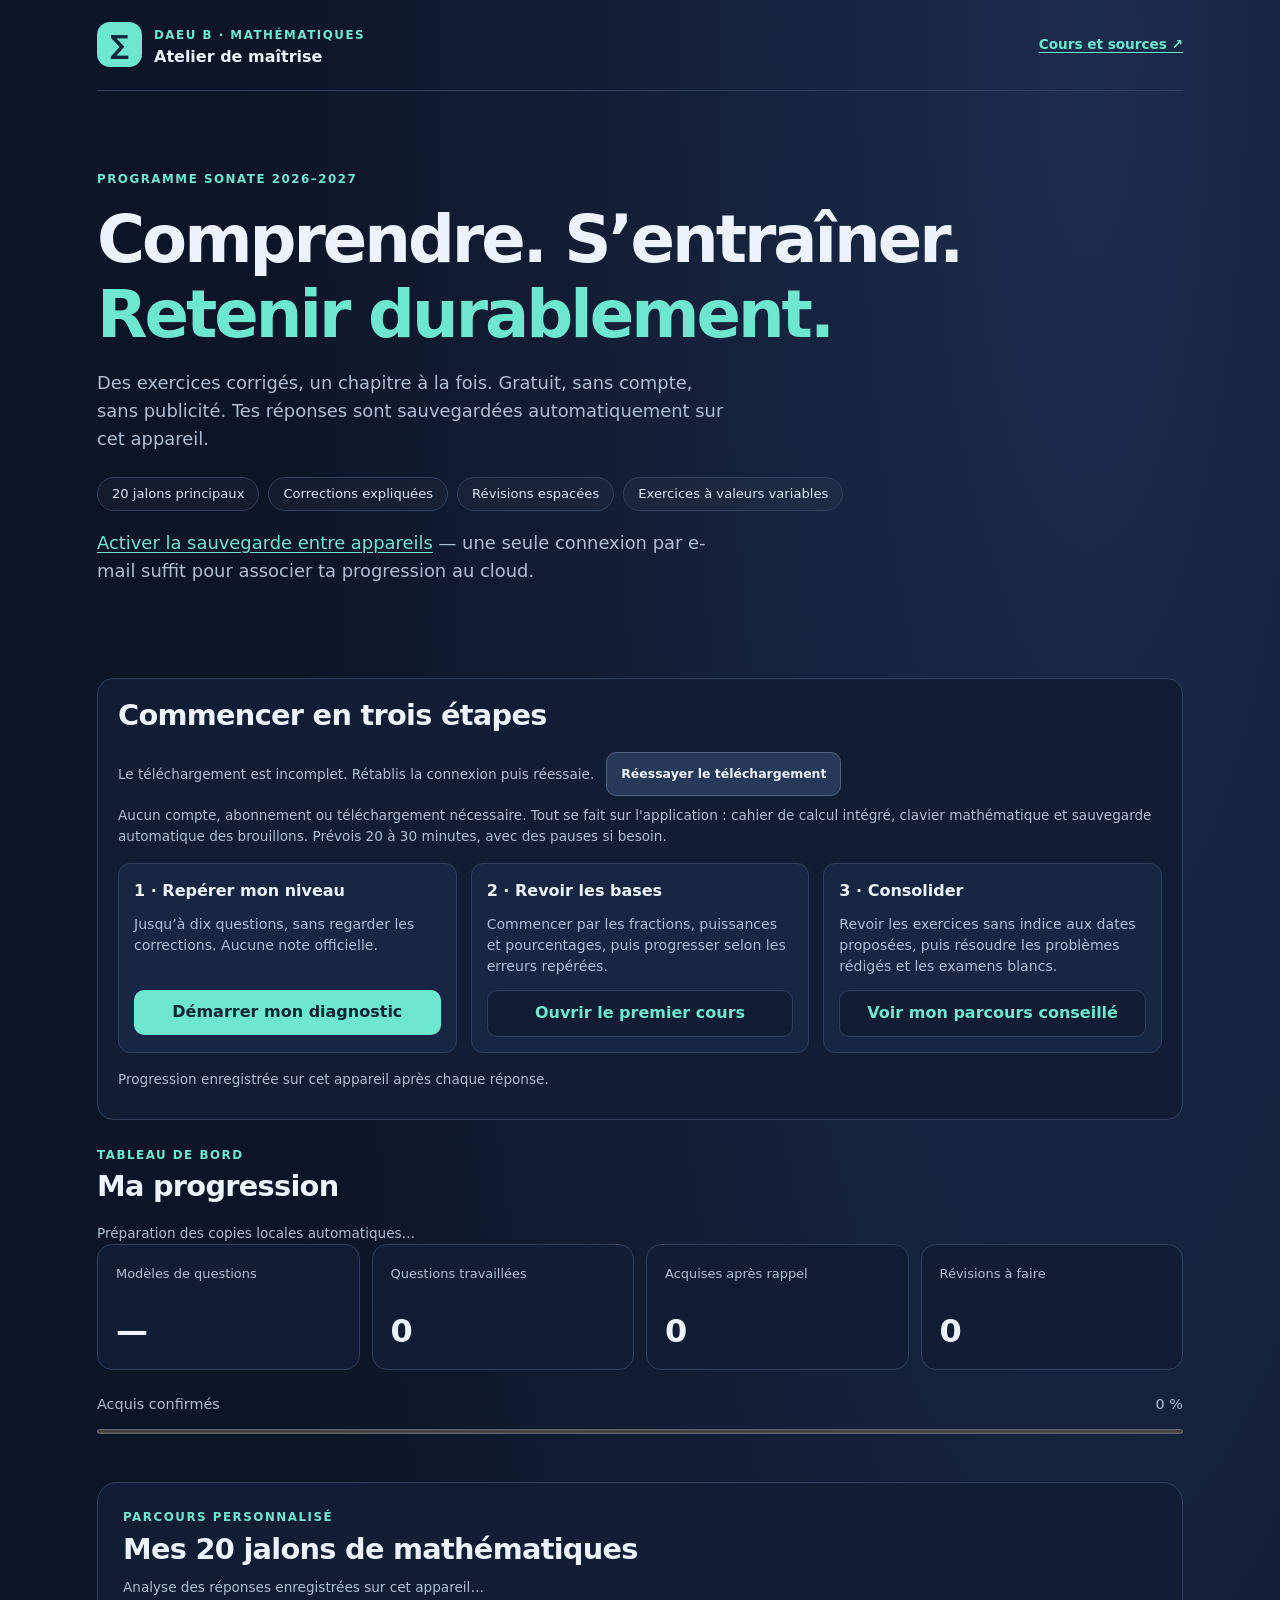
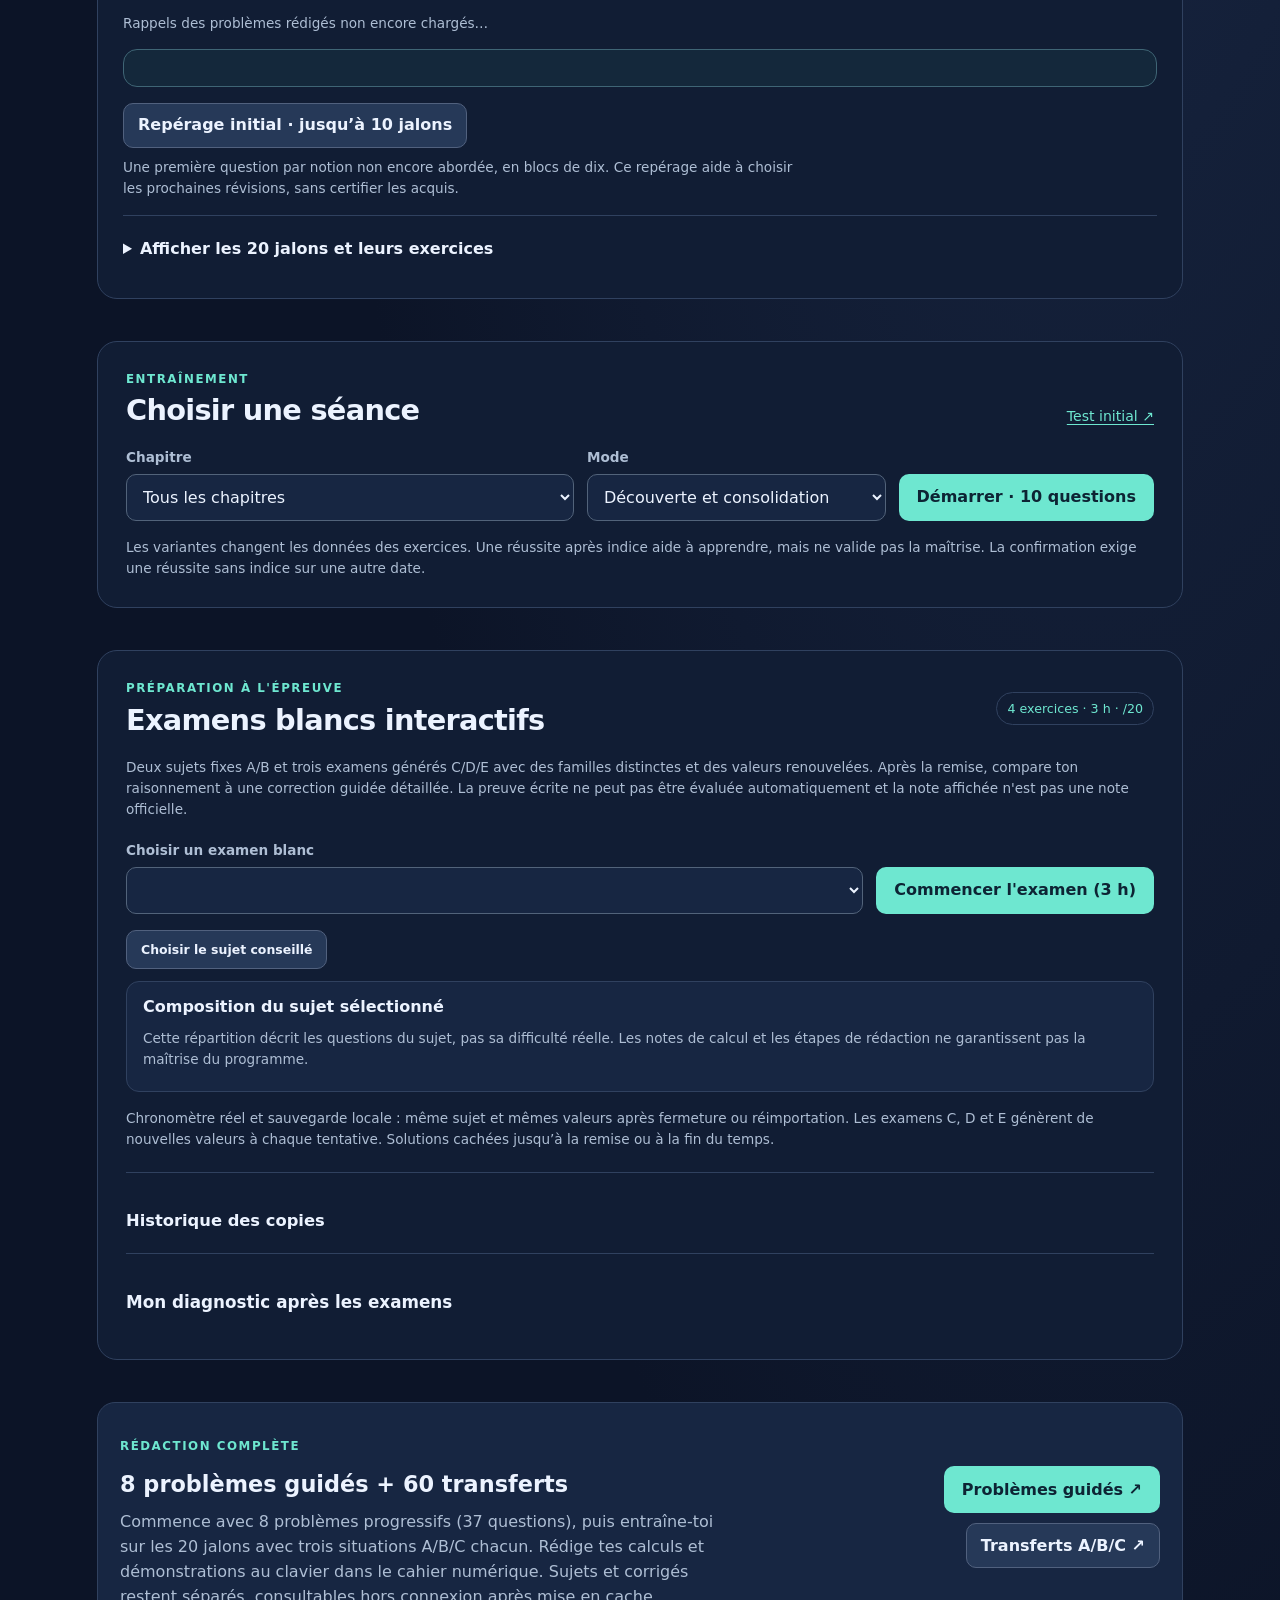
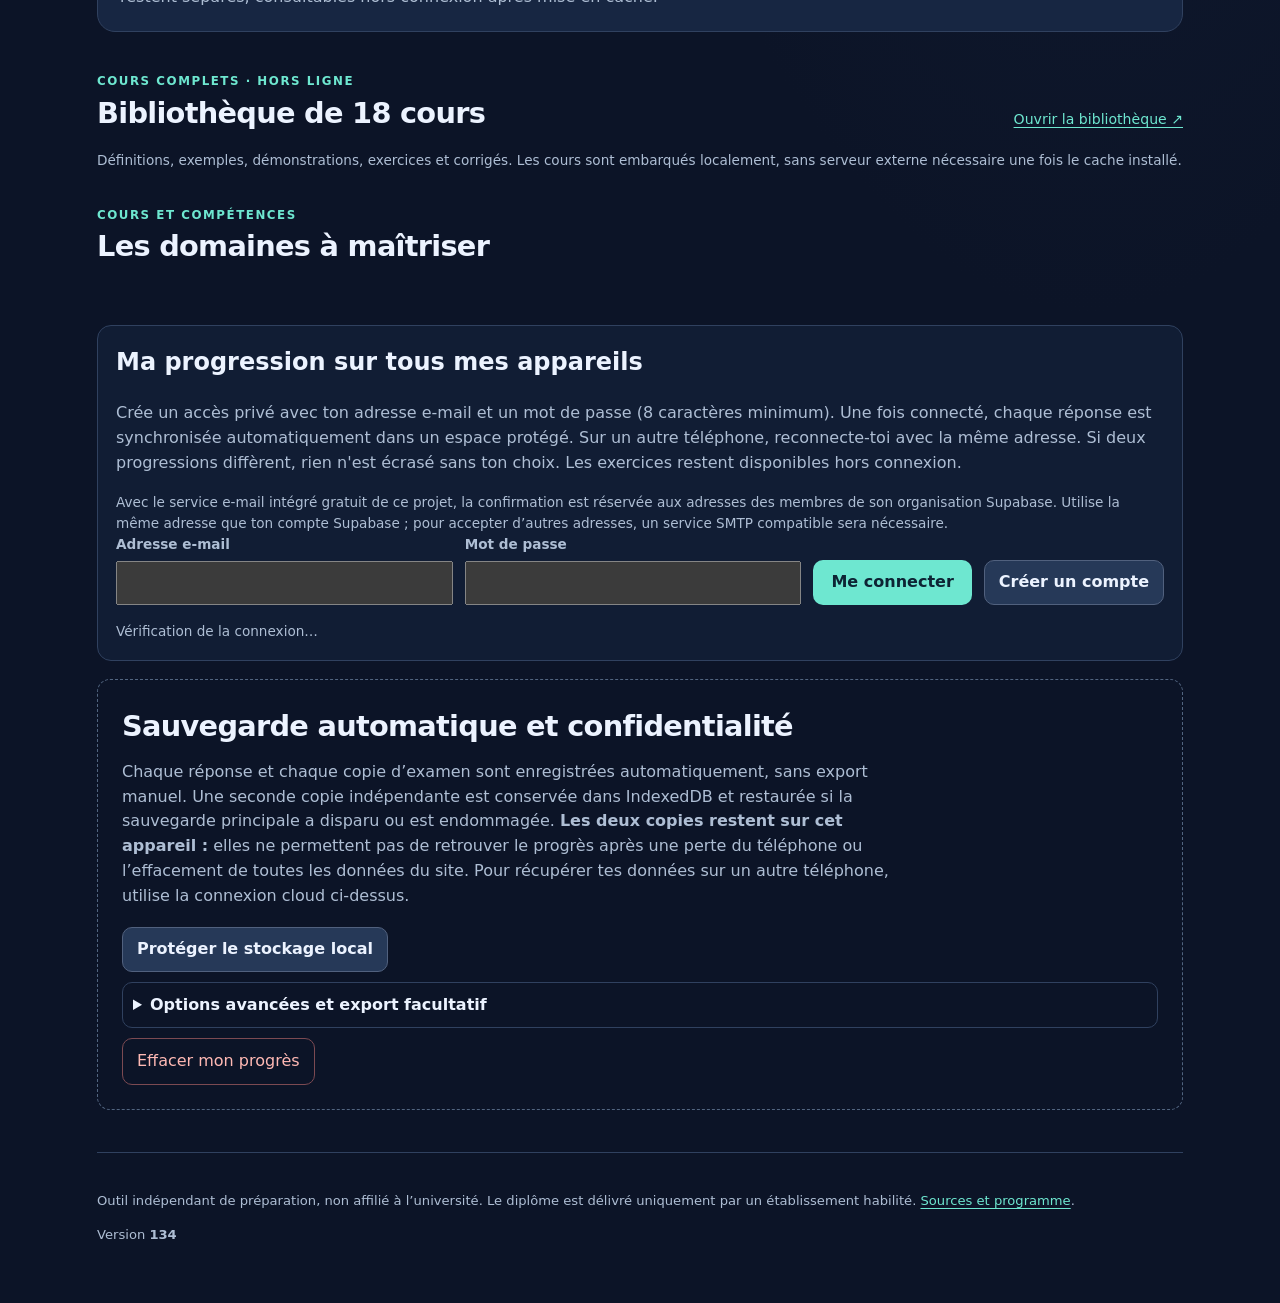
==== app/index.html @ 9686c95f "Ouvrir la section pertinente depuis la recherche" ====
<!doctype html>
<html lang="fr">
<head>
  <meta charset="utf-8">
  <meta name="viewport" content="width=device-width, initial-scale=1">
  <meta name="theme-color" content="#101b33">
  <meta name="description" content="Entraînement gratuit DAEU B mathématiques : questions, solutions et révisions espacées, sans compte ni frais.">
  <meta http-equiv="Content-Security-Policy" content="default-src 'self'; base-uri 'self'; object-src 'none'; script-src 'self'; style-src 'self'; img-src 'self' data:; font-src 'self'; connect-src 'self' https://xxypyvzkciowwseldxhq.supabase.co; worker-src 'self'; manifest-src 'self'; form-action 'self'">
  <meta name="referrer" content="strict-origin-when-cross-origin">
  <meta name="robots" content="index,follow">
  <link rel="canonical" href="https://daeu-b-maths-dbrckk.onrender.com/">
  <meta property="og:type" content="website">
  <meta property="og:locale" content="fr_FR">
  <meta property="og:title" content="DAEU B — Atelier de mathématiques gratuit">
  <meta property="og:description" content="157 exercices suivis, cinq examens blancs dont trois générés, 18 cours et révisions espacées. Gratuit sur Android et PC.">
  <meta property="og:url" content="https://daeu-b-maths-dbrckk.onrender.com/">
  <meta name="twitter:card" content="summary">
  <link rel="stylesheet" href="./style.css">
  <link rel="manifest" href="./manifest.json">
  <link rel="icon" href="./icon.svg" type="image/svg+xml">
  <title>DAEU B · Atelier de maths</title>
</head>
<body>
  <a class="skip" href="#main">Aller au contenu</a>
  <div class="layout">
    <header class="site-head">
      <div class="brand"><div class="brand-mark" aria-hidden="true">∑</div><div><span class="brand-small">DAEU B · MATHÉMATIQUES</span><strong>Atelier de maîtrise</strong></div></div>
      <a class="source-link" href="https://github.com/dbrckk/Daeu-b" target="_blank" rel="noopener noreferrer">Cours et sources ↗</a>
    </header>
    <aside id="syncWarning" class="sync-warning" role="alert" aria-live="assertive" tabindex="-1" hidden>
      <div><strong>Progression modifiée dans un autre onglet</strong><p>Les modifications sur cette page sont suspendues pour éviter d'écraser des réponses plus récentes. Recharge cette page pour reprendre les dernières données enregistrées.</p></div>
      <button type="button" id="syncReload" class="primary">Recharger la progression</button>
    </aside>
    <main id="main">
      <section class="hero" aria-labelledby="hero-title">
        <p class="eyebrow">PROGRAMME SONATE 2026–2027</p>
        <h1 id="hero-title">Comprendre. S’entraîner.<br><span>Retenir durablement.</span></h1>
        <p>Des exercices corrigés, un chapitre à la fois. Gratuit, sans compte, sans publicité. Tes réponses sont sauvegardées automatiquement sur cet appareil.</p>
        <div class="hero-tags"><span>20 jalons principaux</span><span>Corrections expliquées</span><span>Révisions espacées</span><span>Exercices à valeurs variables</span></div>
        <p><a href="#cloudTitle">Activer la sauvegarde entre appareils</a> — une seule connexion par e-mail suffit pour associer ta progression au cloud.</p>
      </section>
      <section id="commencer" class="getting-started" aria-labelledby="firstTitle">
        <div class="section-header"><div><h2 id="firstTitle">Commencer en trois étapes</h2></div></div>
        <div class="offline-availability"><p id="offlineStatus" class="helper" role="status"></p><button id="offlineRetry" class="subtle small" type="button" hidden>Réessayer le téléchargement</button></div>
        <p class="helper">Aucun compte, abonnement ou téléchargement nécessaire. Tout se fait sur l'application : cahier de calcul intégré, clavier mathématique et sauvegarde automatique des brouillons. Prévois 20 à 30 minutes, avec des pauses si besoin.</p>
        <ol class="first-steps">
          <li><strong id="firstStepTitle">1 · Repérer mon niveau</strong><p id="firstStepDetails">Jusqu’à dix questions, sans regarder les corrections. Aucune note officielle.</p>
            <button type="button" class="primary" id="firstStart">Démarrer mon diagnostic</button></li>
          <li><strong>2 · Revoir les bases</strong><p>Commencer par les fractions, puissances et pourcentages, puis progresser selon les erreurs repérées.</p>
            <a class="first-action" href="./course.html?course=01-calcul-numerique">Ouvrir le premier cours</a></li>
          <li><strong>3 · Consolider</strong><p>Revoir les exercices sans indice aux dates proposées, puis résoudre les problèmes rédigés et les examens blancs.</p>
            <a class="first-action" href="#path-title">Voir mon parcours conseillé</a></li>
        </ol>
        <p id="firstStatus" class="helper" role="status" aria-live="polite">Progression enregistrée sur cet appareil après chaque réponse.</p>
        <a id="firstTransferDue" class="first-action" href="#transferDueTitle" hidden></a>
        <button id="resumePausedRound" type="button" class="subtle" hidden>Revenir à la séance mise en pause</button>
        <a id="quizHistoryLink" class="first-action" href="#quizHistory" hidden>Historique des quiz</a>
        <a id="recurringReviewsLink" class="first-action" href="#recurringReviewsTitle" hidden>Erreurs récurrentes</a>
        <a id="continueReading" class="first-action" href="./course.html" hidden>Reprendre ma lecture</a>
        <details id="studyBookmarks" class="reader-outline" hidden>
          <summary id="studyBookmarksTitle">Mes signets</summary>
          <ul id="studyBookmarkList"></ul>
        </details>
      </section>
      <section id="recurringReviews" class="exam-revision" aria-labelledby="recurringReviewsTitle" hidden>
        <h2 id="recurringReviewsTitle" tabindex="-1">Erreurs récurrentes</h2>
        <p id="recurringReviewsCount" class="helper"></p>
        <button id="startRecurringReviews" type="button" class="primary">Réviser mes erreurs récurrentes</button>
        <div id="recurringReviewChapters"></div>
      </section>
      <section id="examRevisionHome" class="exam-revision" aria-labelledby="examRevisionHomeTitle" hidden>
        <h2 id="examRevisionHomeTitle">Mes révisions après examen</h2>
        <details>
          <summary id="examRevisionHomeSummary"></summary>
          <div id="examRevisionHomeCopies"></div>
        </details>
      </section>
      <section aria-labelledby="overview-title" class="overview">
        <div class="section-header"><div><p class="eyebrow">TABLEAU DE BORD</p><h2 id="overview-title">Ma progression</h2></div></div>
        <p id="autoBackupStatus" class="helper" role="status" aria-live="polite">Préparation des copies locales automatiques…</p>
        <div class="metrics">
          <div class="metric"><span class="metric-label">Modèles de questions</span><strong id="totalQuestions">—</strong></div>
          <div class="metric"><span class="metric-label">Questions travaillées</span><strong id="attempted">0</strong></div>
          <div class="metric"><span class="metric-label">Acquises après rappel</span><strong id="mastered">0</strong></div>
          <div class="metric"><span class="metric-label">Révisions à faire</span><strong id="due">0</strong></div>
        </div>
        <div class="meter-label"><span>Acquis confirmés</span><span id="percentage">0 %</span></div>
        <progress id="masteryProgress" max="100" value="0" aria-label="Pourcentage de questions acquises"></progress>
      </section>
      <section class="learning-path" aria-labelledby="path-title">
        <div class="section-header"><div><p class="eyebrow">PARCOURS PERSONNALISÉ</p><h2 id="path-title">Mes 20 jalons de mathématiques</h2></div></div>
        <p id="jalonSummary" class="helper">Analyse des réponses enregistrées sur cet appareil…</p>
        <p id="transferSummary" class="helper">Rappels des problèmes rédigés non encore chargés…</p>
        <section id="transferDuePanel" class="transfer-due" aria-labelledby="transferDueTitle" hidden>
          <h3 id="transferDueTitle" tabindex="-1">Mes rappels rédigés à effectuer</h3>
          <ol id="transferDueList"></ol>
          <details id="transferDueExtra" hidden>
            <summary id="transferDueMore"></summary>
            <ol id="transferDueExtraList" start="6"></ol>
          </details>
        </section>
        <div id="pathNext" class="path-next" aria-live="polite"></div>
        <div class="path-diagnostic">
          <button type="button" class="subtle" id="diagnosticStart">Repérage initial · jusqu’à 10 jalons</button>
          <p class="helper">Une première question par notion non encore abordée, en blocs de dix. Ce repérage aide à choisir les prochaines révisions, sans certifier les acquis.</p>
        </div>
        <details class="jalon-panel" id="jalonPanel"><summary>Afficher les 20 jalons et leurs exercices</summary><ol id="jalonList" class="jalon-grid"></ol></details>
      </section>
      <section class="workshop" aria-labelledby="practice-title">
        <div class="section-header"><div><p class="eyebrow">ENTRAÎNEMENT</p><h2 id="practice-title">Choisir une séance</h2></div><a href="./course.html?course=00-positionnement" target="_blank" rel="noopener noreferrer">Test initial ↗</a></div>
        <div class="controls">
          <div class="field"><label for="topic">Chapitre</label><select id="topic"><option value="all">Tous les chapitres</option></select></div>
          <div class="field"><label for="mode">Mode</label><select id="mode"><option value="all">Découverte et consolidation</option><option value="due">Révisions à effectuer</option><option value="wrong">Mes erreurs</option></select></div>
          <button type="button" id="start" class="primary">Démarrer · 10 questions</button>
          <a id="practiceAll" href="./#practice-title" hidden>Choisir un autre chapitre</a>
        </div>
        <div id="practiceSavedSession" class="quiz-actions" hidden>
          <button type="button" id="practiceResumeTarget" class="subtle" hidden>Reprendre la séance de cette notion</button>
          <a id="practiceResumeOther" href="./#practice-title" hidden>Retrouver ma séance en cours</a>
        </div>
        <p class="helper">Les variantes changent les données des exercices. Une réussite après indice aide à apprendre, mais ne valide pas la maîtrise. La confirmation exige une réussite sans indice sur une autre date.</p>
        <div id="notification" class="notice" role="status" aria-live="polite" hidden></div>
        <section id="quiz" class="quiz" aria-label="Exercice en cours" hidden>
          <div class="quiz-top">
            <span id="quizCount"></span>
            <span id="quizTopic">Chapitre</span>
            <button type="button" id="paperUnknown" class="subtle small" hidden>Je ne sais pas</button>
            <button type="button" id="pauseQuiz" class="subtle small" hidden>Mettre en pause</button>
          </div>
          <progress id="quizProgress" max="10" value="0" aria-label="Progression dans la séance"></progress>
          <details id="lastCorrection" class="math-notebook-disclosure" hidden>
            <summary>Relire la dernière correction</summary>
            <div class="correction-body"></div>
          </details>
          <h3 id="questionText" tabindex="-1"></h3>
          <div id="quizNotebook"></div>
          <p id="questionHelp" class="helper"></p>
          <form id="answerForm">
            <div id="numericAnswer"><label for="answer">Ta réponse (nombre, décimal ou fraction)</label><input id="answer" name="answer" type="text" autocomplete="off" spellcheck="false" placeholder="Ex. 3/4 ou 0,75" aria-describedby="questionText quizAnswerError"></div>
            <fieldset id="choices" aria-labelledby="quizChoiceLabel questionText" aria-describedby="quizAnswerError" hidden><legend id="quizChoiceLabel">Choisis une réponse</legend><div id="choiceList"></div></fieldset>
            <p id="quizAnswerError" class="notice" role="alert"></p>
            <div class="quiz-actions"><button type="submit" id="submit" class="primary">Valider ma réponse</button><button type="button" id="hintButton" class="subtle" aria-controls="hint">Un indice</button><button type="button" id="unknownButton" class="subtle">Je ne sais pas</button></div>
            <p id="answerDraftStatus" class="notice" role="status" hidden>La saisie n’a pas pu être sauvegardée. Elle reste dans le champ tant que la page est ouverte. Réessaie avant de quitter.</p>
          </form>
          <div id="hint" class="hint" role="status"></div>
          <div id="feedback" class="feedback" hidden><h4 id="feedbackTitle" aria-describedby="feedbackText" tabindex="-1"></h4><p id="feedbackText"></p><div class="quiz-actions"><button type="button" id="next" class="primary">Question suivante</button><a id="lessonLink" target="_blank" rel="noopener noreferrer">Revoir le chapitre ↗</a></div></div>
        </section>
        <section id="results" class="results" aria-live="polite" hidden><h3 id="resultsTitle" tabindex="-1">Séance terminée</h3>
          <p id="resultsText"></p>
          <button id="resumeFromResults" type="button" class="primary" hidden>Reprendre la séance mise en pause</button>
          <section id="resultsCorrections" aria-labelledby="resultsCorrectionsTitle" hidden>
            <h4 id="resultsCorrectionsTitle">Corrections de la séance</h4>
            <p id="resultsCorrectionsCount" class="helper" hidden></p>
            <button id="retryCorrections" type="button" class="subtle" hidden></button>
            <div id="resultsCorrectionList"></div>
          </section>
          <template id="correctionBody">
            <p class="correction-question"></p>
            <div class="feedback">
              <strong class="correction-verdict"></strong>
              <p class="correction-answer" hidden></p>
              <p class="correction-text"></p>
              <a class="correction-lesson" target="_blank" rel="noopener noreferrer">Revoir le chapitre ↗</a>
            </div>
          </template>
          <a id="resultsTransfer" class="primary problems-link" hidden></a>
          <h4 id="resultsNextTitle"></h4>
          <div id="resultsNextActions"></div>
          <button type="button" id="restart" class="subtle">Nouvelle séance générale</button></section>
        <details id="quizHistory" class="math-notebook-disclosure" hidden>
          <summary>Historique des quiz</summary>
          <div id="quizHistoryList"></div>
        </details>
      </section>

      <section class="exam-area" aria-labelledby="exam-title">
        <div class="section-header"><div><p class="eyebrow">PRÉPARATION À L'ÉPREUVE</p><h2 id="exam-title" tabindex="-1">Examens blancs interactifs</h2></div><span class="exam-pill">4 exercices · 3 h · /20</span></div>
        <p class="helper">Deux sujets fixes A/B et trois examens générés C/D/E avec des familles distinctes et des valeurs renouvelées. Après la remise, compare ton raisonnement à une correction guidée détaillée. La preuve écrite ne peut pas être évaluée automatiquement et la note affichée n'est pas une note officielle.</p>
        <div id="examNotice" class="notice" role="status" aria-live="polite" hidden></div>
        <div id="examIntro" class="exam-intro">
          <div class="controls exam-intro-controls">
            <div class="field"><label for="examSelect">Choisir un examen blanc</label><select id="examSelect"></select></div>
            <button type="button" id="examStart" class="primary">Commencer l'examen (3 h)</button>
          </div>
          <div class="exam-recommendation"><p id="examRecommendation" class="helper" aria-live="polite"></p><button id="examChooseRecommended" type="button" class="subtle small">Choisir le sujet conseillé</button></div>
          <section class="exam-blueprint" aria-labelledby="examBlueprintTitle">
            <h3 id="examBlueprintTitle">Composition du sujet sélectionné</h3>
            <p id="examBlueprintSummary" class="helper" aria-live="polite"></p>
            <ol id="examBlueprintSections"></ol>
            <p id="examBlueprintCourses" class="helper"></p>
            <p class="helper">Cette répartition décrit les questions du sujet, pas sa difficulté réelle. Les notes de calcul et les étapes de rédaction ne garantissent pas la maîtrise du programme.</p>
          </section>
          <p class="helper">Chronomètre réel et sauvegarde locale : même sujet et mêmes valeurs après fermeture ou réimportation. Les examens C, D et E génèrent de nouvelles valeurs à chaque tentative. Solutions cachées jusqu’à la remise ou à la fin du temps.</p>
        </div>
        <div id="examActive" class="exam-active" hidden>
          <div class="exam-status"><div><span class="eyebrow">COPIE EN COURS</span><h3 id="examActiveTitle">Examen</h3></div><div class="exam-time-wrap"><span>Temps restant</span><strong id="examTimer" role="timer" aria-label="Temps restant">03:00:00</strong></div></div>
          <button type="button" id="examUseKeyboard" class="subtle" hidden>Passer cette copie au clavier</button>
          <div id="examNav" class="exam-nav" role="group" aria-label="Navigation entre les quatre exercices"></div>
          <section class="exam-draft-overview" aria-labelledby="examDraftTitle">
            <h4 id="examDraftTitle">Vérification de ma copie avant remise</h4>
            <p id="examDraftSummary" role="status" aria-live="polite"></p>
            <details><summary>Voir les quatre exercices et les réponses manquantes</summary>
              <div id="examDraftSections" class="exam-draft-sections"></div>
            </details>
            <p class="helper">Une réponse saisie n'est pas nécessairement correcte. Le raisonnement rédigé n'est pas noté automatiquement.</p>
          </section>
          <p id="examPosition" class="eyebrow"></p>
          <h3 id="examSectionTitle" tabindex="-1"></h3>
          <p id="examContext" class="exam-context"></p>
          <div id="examQuestions"></div>
          <div id="examNotebook"></div>
          <dialog id="examFormula" class="exam-paper-submit exam-formula" aria-labelledby="examFormulaTitle">
            <header>
              <h3 id="examFormulaTitle">Formulaire d’entraînement</h3>
              <button type="button" id="examFormulaClose" class="subtle" autofocus>Retour à la copie</button>
            </header>
            <p class="helper">Le chronomètre continue. Cette fiche est celle de l’application.</p>
            <div id="examFormulaBody" aria-busy="false"></div>
            <p id="examFormulaStatus" role="status" hidden></p>
            <button type="button" id="examFormulaRetry" class="subtle" hidden>Réessayer</button>
          </dialog>
          <div class="exam-notes"><label for="examNotes">Mon raisonnement et mes justifications (non corrigés automatiquement)</label><textarea id="examNotes" rows="5" maxlength="3500" spellcheck="true"></textarea></div>
          <dialog id="examPaperSubmit" class="exam-paper-submit" aria-labelledby="examPaperSubmitTitle" aria-describedby="examPaperSubmitSummary">
            <h3 id="examPaperSubmitTitle">Rendre ta copie ?</h3>
            <p id="examPaperSubmitSummary"></p>
            <p>Après la remise, tu pourras relire ta copie avec le corrigé. La copie manuscrite est évaluée par comparaison avec le corrigé.</p>
            <div class="exam-paper-submit-actions">
              <button id="examPaperContinue" type="button" class="subtle" autofocus>Continuer l’examen</button>
              <button id="examPaperConfirm" type="button" class="primary">Rendre définitivement</button>
            </div>
            <p id="examPaperSubmitError" role="status" hidden></p>
          </dialog>
          <div class="exam-actions"><button id="examFormulaOpen" type="button" class="subtle">Formulaire</button><button id="examPrev" type="button" class="subtle">Exercice précédent</button><button id="examNext" type="button" class="subtle">Exercice suivant</button><button id="examSubmit" type="button" class="primary">Rendre ma copie</button></div>
        </div>
        <div id="examResult" class="exam-result" hidden>
          <p class="eyebrow">BILAN AUTOMATIQUE</p><h3 id="examScore" tabindex="-1">— / 20</h3>
          <p id="examSummary"></p><p id="examReasoningStatus" class="exam-reasoning-status"></p>
          <section id="examRevision" class="exam-revision" aria-labelledby="examRevisionTitle" hidden>
            <h4 id="examRevisionTitle">Mes points à retravailler</h4>
            <p id="examRevisionStatus" class="helper" role="status"></p>
            <ul id="examRevisionList"></ul>
          </section>
          <div id="examReview"></div>
          <button id="examNew" class="primary" type="button">Retour aux examens</button>
        </div>
        <div class="exam-history"><h3>Historique des copies</h3><div id="examHistory"></div></div>
        <section class="exam-analytics" aria-labelledby="examAnalyticsTitle"><h3 id="examAnalyticsTitle">Mon diagnostic après les examens</h3><div id="examAnalytics"></div></section>
        <section id="examConsolidationPanel" class="exam-consolidation" aria-labelledby="examConsolidationTitle" hidden>
          <h3 id="examConsolidationTitle">Parcours de consolidation après examen</h3>
          <p id="examConsolidationSummary" class="helper"></p>
          <ol id="examConsolidationList"></ol>
          <details id="examConsolidationExtra" hidden><summary id="examConsolidationMore"></summary><ol id="examConsolidationExtraList"></ol></details>
          <p class="helper">Étapes conseillées : revoir le cours, refaire les exercices correspondants, rédiger une solution complète, puis choisir un nouveau sujet blanc. La note automatique ne certifie pas le raisonnement.</p>
        </section>
      </section>

      <section class="problems-callout" aria-labelledby="problems-title">
        <div><p class="eyebrow">RÉDACTION COMPLÈTE</p><h2 id="problems-title">8 problèmes guidés + 60 transferts</h2><p>Commence avec 8 problèmes progressifs (37 questions), puis entraîne-toi sur les 20 jalons avec trois situations A/B/C chacun. Rédige tes calculs et démonstrations au clavier dans le cahier numérique. Sujets et corrigés restent séparés, consultables hors connexion après mise en cache.</p></div>
        <div class="problems-actions"><a class="primary problems-link" href="./problems.html">Problèmes guidés ↗</a><a class="subtle problems-link" href="./problems.html?set=transferts">Transferts A/B/C ↗</a></div>
      </section>
      <section class="course-library" aria-labelledby="course-library-title">
        <div class="section-header"><div><p class="eyebrow">COURS COMPLETS · HORS LIGNE</p><h2 id="course-library-title">Bibliothèque de 18 cours</h2></div><a href="./course.html">Ouvrir la bibliothèque ↗</a></div>
        <p class="helper">Définitions, exemples, démonstrations, exercices et corrigés. Les cours sont embarqués localement, sans serveur externe nécessaire une fois le cache installé.</p>
        <div id="courseLibrary" class="course-library-grid" aria-label="18 chapitres"></div>
      </section>
      <section class="catalog" aria-labelledby="catalog-title">
        <div class="section-header"><div><p class="eyebrow">COURS ET COMPÉTENCES</p><h2 id="catalog-title">Les domaines à maîtriser</h2></div></div>
        <div id="topicCards" class="topic-grid"></div>
      </section>
      <section class="cloud-panel" aria-labelledby="cloudTitle">
        <h2 id="cloudTitle">Ma progression sur tous mes appareils</h2>
        <p>Crée un accès privé avec ton adresse e-mail et un mot de passe (8 caractères minimum). Une fois connecté, chaque réponse est synchronisée automatiquement dans un espace protégé. Sur un autre téléphone, reconnecte-toi avec la même adresse. Si deux progressions diffèrent, rien n'est écrasé sans ton choix. Les exercices restent disponibles hors connexion.</p>
        <p class="helper">Avec le service e-mail intégré gratuit de ce projet, la confirmation est réservée aux adresses des membres de son organisation Supabase. Utilise la même adresse que ton compte Supabase ; pour accepter d’autres adresses, un service SMTP compatible sera nécessaire.</p>
        <form id="cloudForm" autocomplete="on">
          <div id="cloudCredentials" class="cloud-fields">
            <div class="field"><label for="cloudEmail">Adresse e-mail</label><input id="cloudEmail" type="email" autocomplete="email" required maxlength="254"></div>
            <div class="field"><label for="cloudPassword">Mot de passe</label><input id="cloudPassword" type="password" autocomplete="current-password" minlength="8" required></div>
            <button id="cloudSubmit" class="primary" data-mode="login" type="submit">Me connecter</button>
            <button id="cloudRegister" class="subtle" type="button">Créer un compte</button>
          </div>
          <div id="cloudSigned" hidden>
            <p>Compte connecté : <strong id="cloudAccount"></strong></p>
            <button id="cloudSignOut" type="button" class="subtle">Me déconnecter de ce navigateur</button>
          </div>
        </form>
        <p id="cloudStatus" class="helper" role="status" aria-live="polite">Vérification de la connexion…</p>
        <div id="cloudConflict" class="cloud-conflict" role="group" aria-label="Deux progressions différentes" hidden>
          <strong>Deux progressions ont été retrouvées.</strong>
          <p>Aucune n'est supprimée automatiquement. Choisis la version à conserver uniquement après vérification.</p>
          <button id="cloudUseCloud" class="subtle" type="button">Récupérer la progression du cloud</button>
          <button id="cloudUseDevice" class="subtle" type="button">Conserver celle de cet appareil</button>
        </div>
      </section>
      <section class="backup" aria-labelledby="backup-title">
        <h2 id="backup-title">Sauvegarde automatique et confidentialité</h2>
        <p>Chaque réponse et chaque copie d’examen sont enregistrées automatiquement, sans export manuel. Une seconde copie indépendante est conservée dans IndexedDB et restaurée si la sauvegarde principale a disparu ou est endommagée. <strong>Les deux copies restent sur cet appareil :</strong> elles ne permettent pas de retrouver le progrès après une perte du téléphone ou l’effacement de toutes les données du site. Pour récupérer tes données sur un autre téléphone, utilise la connexion cloud ci-dessus.</p>
        <div class="backup-actions"><button type="button" id="persistStorage" class="subtle">Protéger le stockage local</button>
          <details class="optional-backup"><summary>Options avancées et export facultatif</summary>
            <button type="button" id="export" class="subtle small">Exporter mes résultats (facultatif)</button>
            <input id="importFile" type="file" accept="application/json,.json" disabled>
            <label class="file-button" for="importFile">Importer un ancien fichier JSON</label>
          </details>
          <button type="button" id="reset" class="danger">Effacer mon progrès</button></div>
      </section>
    </main>
    <footer><p>Outil indépendant de préparation, non affilié à l’université. Le diplôme est délivré uniquement par un établissement habilité. <a href="https://github.com/dbrckk/Daeu-b/blob/main/PROGRAMME.md">Sources et programme</a>.</p><p class="app-version">Version <strong id="appVersion">134</strong> <button type="button" class="subtle small" id="appUpdate" hidden>Vérifier la mise à jour</button></p><p id="appUpdateStatus" role="status"></p></footer>
  </div>
  <script type="module" src="./start.mjs"></script>
</body>
</html>
---- app/style.css ----
:root{color-scheme:dark;--bg:#0c1427;--panel:#111d34;--panel2:#172642;--ink:#ecf3ff;--muted:#aebed4;--stroke:#30415f;--teal:#6ee7d0;--blue:#91b7ff;--orange:#f3cd8d;--bad:#ffb9b4;--focus:#f9d673;font-family:system-ui,-apple-system,BlinkMacSystemFont,"Segoe UI",sans-serif;font-size:16px;line-height:1.55}
*{box-sizing:border-box}html{scroll-behavior:smooth}body{margin:0;background:radial-gradient(ellipse at 85% 1%,#1c2c4b 0%,var(--bg) 55%);color:var(--ink)}button,input,select{font:inherit}a{color:var(--teal);text-underline-offset:3px}a:hover{text-decoration-thickness:2px}button{cursor:pointer;border:0}button:disabled{opacity:.6;cursor:not-allowed}:focus-visible{outline:3px solid var(--focus);outline-offset:3px}.skip{position:absolute;top:-100px;left:14px;background:#fff;color:#111;padding:12px;z-index:5}.skip:focus{top:12px}.layout{max-width:1130px;margin:auto;padding:0 22px}.site-head{display:flex;align-items:center;justify-content:space-between;gap:10px;padding:22px 0;border-bottom:1px solid var(--stroke)}.brand{display:flex;align-items:center;gap:12px}.brand-mark{display:grid;place-items:center;width:45px;height:45px;border-radius:13px;background:var(--teal);color:#11273c;font-size:26px;font-weight:800}.brand strong{display:block;font-size:1rem;line-height:1.3}.brand-small,.eyebrow{color:var(--teal);font-size:.74rem;letter-spacing:.13em;font-weight:800}.source-link{white-space:nowrap;font-weight:650;font-size:.85rem}.hero{padding:68px 0 56px}.hero h1{font-size:clamp(2.1rem,5.6vw,4.1rem);line-height:1.14;letter-spacing:-.046em;margin:13px 0 16px;max-width:890px}.hero h1 span{color:var(--teal)}.hero>p:not(.eyebrow){max-width:630px;color:var(--muted);font-size:1.12rem}.hero-tags{display:flex;gap:9px;flex-wrap:wrap;margin-top:24px}.hero-tags span{border:1px solid var(--stroke);background:#ffffff08;border-radius:100px;padding:6px 14px;font-size:.82rem;color:#d8e5f6}.overview,.workshop,.catalog,.backup{margin-bottom:42px}.section-header{display:flex;align-items:end;justify-content:space-between;gap:14px;margin-bottom:19px}.section-header h2,.backup h2{font-size:clamp(1.3rem,3vw,1.8rem);letter-spacing:-.025em;line-height:1.18;margin:6px 0 0}.section-header .eyebrow{margin:0}.section-header a{font-size:.88rem}.metrics{display:grid;grid-template-columns:repeat(4,minmax(0,1fr));gap:12px}.metric{border:1px solid var(--stroke);padding:19px 18px;background:var(--panel);border-radius:15px}.metric-label{display:block;color:var(--muted);font-size:.81rem;min-height:43px}.metric strong{display:block;font-size:2rem;line-height:1.15;margin-top:6px;font-variant-numeric:tabular-nums}.meter-label{display:flex;justify-content:space-between;color:var(--muted);font-size:.9rem;margin-top:23px}progress{width:100%;height:9px;accent-color:var(--teal)}.workshop{background:var(--panel);border:1px solid var(--stroke);border-radius:20px;padding:28px}.controls{display:grid;grid-template-columns:1.5fr 1fr auto;align-items:end;gap:13px}.field label,#numericAnswer label{display:block;font-size:.85rem;color:var(--muted);font-weight:650;margin-bottom:6px}.field select,#answer{width:100%;height:47px;padding:9px 12px;color:var(--ink);background:var(--panel2);border:1px solid #52637a;border-radius:10px}.primary{background:var(--teal);color:#0d2434;font-weight:800;border-radius:10px;min-height:47px;padding:10px 18px}.primary:hover{background:#a1f8e6}.subtle{color:var(--ink);background:#263958;border:1px solid #51617e;border-radius:10px;min-height:45px;padding:9px 14px;font-weight:650}.subtle:hover{background:#334c70}.small{font-size:.78rem;min-height:36px}.helper{color:var(--muted);font-size:.85rem;margin:16px 0 0}.notice{padding:12px 14px;border-left:3px solid var(--orange);background:#fff2ce15;margin-top:18px}.quiz,.results{background:#0f192c;border:1px solid #435570;border-radius:15px;padding:23px;margin-top:23px}.quiz-top{display:flex;justify-content:space-between;gap:12px;color:var(--muted);font-size:.87rem}.quiz>progress{margin-top:10px}.quiz h3{font-size:1.35rem;line-height:1.38;margin:22px 0 8px;overflow-wrap:anywhere}.quiz-actions,.backup-actions{display:flex;flex-wrap:wrap;gap:10px;margin-top:18px}.quiz-actions button{flex-grow:0}.hint,.feedback{margin-top:17px;padding:15px;background:#233552;border-radius:10px;border:1px solid #415475}.hint{border-color:var(--orange)}.feedback[data-result="correct"]{border-color:var(--teal)}.feedback[data-result="wrong"]{border-color:var(--bad)}.feedback strong{font-size:1rem}.feedback p{white-space:pre-wrap}.feedback>div{margin-top:16px}fieldset{border:0;padding:0;margin:0}fieldset legend{color:var(--muted);margin:0 0 8px}#choiceList{display:grid;grid-template-columns:1fr 1fr;gap:9px}.option{display:flex;gap:9px;align-items:center;border:1px solid #566681;border-radius:10px;padding:11px;cursor:pointer}.option:has(input:checked){border-color:var(--teal);background:#29504a}.option input{accent-color:var(--teal)}.topic-grid{display:grid;grid-template-columns:repeat(3,minmax(0,1fr));gap:12px}.topic-card{background:var(--panel);border:1px solid var(--stroke);border-radius:14px;padding:18px}.topic-card h3{margin:3px 0 8px;line-height:1.3;font-size:1.03rem}.topic-card p{color:var(--muted);font-size:.84rem;margin:0 0 12px}.topic-card a{font-size:.86rem;font-weight:650}.topic-card .mark{color:var(--teal);font-size:.8rem;font-weight:750}.backup{padding:24px;border:1px dashed #526580;border-radius:13px}.backup p{max-width:780px;color:var(--muted)}.file-button{display:inline-flex;align-items:center;cursor:pointer;background:#293b59;padding:10px 14px;min-height:46px;border-radius:10px;border:1px solid #576882}.danger{color:var(--bad);background:transparent;border:1px solid #7c4a52;padding:10px 14px;border-radius:10px}#importFile{position:absolute;width:1px;height:1px;opacity:0}#importFile:focus-visible+.file-button{outline:2px solid var(--focus)}footer{border-top:1px solid var(--stroke);padding:25px 0 45px;color:var(--muted);font-size:.82rem}[hidden]{display:none!important}@media(max-width:750px){.hero{padding:43px 0 33px}.metrics{grid-template-columns:repeat(2,minmax(0,1fr))}.controls{grid-template-columns:1fr}.controls .primary{width:100%}.topic-grid{grid-template-columns:repeat(2,minmax(0,1fr))}.workshop{padding:20px}.metric-label{min-height:36px}}@media(max-width:490px){.layout{padding:0 14px}.brand-small{font-size:.62rem}.source-link{font-size:.74rem}.brand strong{font-size:.88rem}.hero h1{font-size:2.05rem}.hero>p:not(.eyebrow){font-size:1rem}.topic-grid{grid-template-columns:1fr}.section-header{align-items:start}.section-header .small{font-size:.75rem}.workshop,.quiz{padding:15px}#choiceList{grid-template-columns:1fr}.quiz-actions .primary{width:100%}.metric{padding:14px}.metric strong{font-size:1.7rem}}@media(prefers-reduced-motion:reduce){html{scroll-behavior:auto}}

.exam-area{margin-bottom:42px;background:var(--panel);border:1px solid var(--stroke);border-radius:20px;padding:28px}
.exam-area .section-header{align-items:center}.exam-pill{padding:6px 10px;border:1px solid var(--stroke);border-radius:30px;color:var(--teal);font-size:.79rem;white-space:nowrap}
.exam-intro{margin-top:20px}.exam-intro-controls{grid-template-columns:minmax(190px,1fr) auto}
.exam-active{margin-top:22px;background:#0e192d;border:1px solid #425676;border-radius:13px;padding:19px}
.exam-status{display:flex;justify-content:space-between;align-items:center;gap:18px;flex-wrap:wrap;border-bottom:1px solid var(--stroke);padding-bottom:18px}
.exam-status h3{margin:4px 0 0;font-size:1.13rem}.exam-time-wrap{text-align:right;color:var(--muted);font-size:.83rem}
.exam-time-wrap strong{display:block;color:var(--teal);font-size:1.7rem;letter-spacing:.035em;font-variant-numeric:tabular-nums}
.exam-nav{display:flex;gap:8px;flex-wrap:wrap;margin:18px 0}.exam-nav button{min-width:47px}.exam-active-tab{background:#286353;color:#fff;border:1px solid var(--teal)}
.exam-context{border-left:3px solid var(--blue);background:#233350;padding:12px 15px;border-radius:7px;white-space:pre-wrap}
.exam-question{border:1px solid var(--stroke);border-radius:12px;padding:15px;margin:12px 0}
.exam-question legend{padding:0 8px;color:var(--teal);font-size:.86rem;font-weight:700}
.exam-prompt{margin:4px 0 12px;font-weight:650}
.exam-input{border:1px solid #647792;background:var(--panel2);border-radius:10px;color:var(--ink);width:100%;max-width:460px;padding:11px;min-height:46px}
.exam-format-warning{color:var(--bad);margin:6px 0 0;font-size:.9rem}
.exam-input[aria-invalid="true"]{border-color:var(--bad)}
.exam-options{display:grid;gap:9px;grid-template-columns:1fr}.exam-notes{margin-top:21px}
.exam-notes label{display:block;margin-bottom:7px;color:var(--muted);font-size:.9rem}
.exam-notes textarea{width:100%;border:1px solid #647792;border-radius:10px;background:var(--panel2);color:var(--ink);padding:12px;resize:vertical;min-height:110px}
.exam-actions{margin-top:20px;display:flex;flex-wrap:wrap;gap:10px}
.exam-result{padding:22px 0}.exam-result h3#examScore{font-size:3.2rem;margin:3px 0;color:var(--teal)}
.exam-result>p:not(.eyebrow){color:var(--muted)}
.exam-review-group{border:1px solid var(--stroke);border-radius:12px;margin:13px 0;background:#15243c;padding:13px}
.exam-review-group summary{font-weight:700;cursor:pointer;padding:6px}
.exam-review-item{padding:12px;border-top:1px solid var(--stroke)}.exam-review-item p{white-space:pre-wrap;margin:7px 0}
.exam-user-notes{white-space:pre-wrap;overflow-wrap:anywhere}.exam-method{font-size:.87rem;color:var(--teal)}
.exam-history{border-top:1px solid var(--stroke);margin-top:22px;padding-top:18px}
.exam-history h3{font-size:1.02rem}.exam-history-row{display:flex;align-items:center;justify-content:space-between;gap:12px;border-bottom:1px solid var(--stroke);padding:11px 0}
.exam-history-row span{font-size:.86rem}
@media(max-width:700px){.exam-area{padding:16px}.exam-active{padding:14px}.exam-intro-controls{grid-template-columns:1fr}.exam-history-row{align-items:flex-start;flex-direction:column}.exam-time-wrap strong{font-size:1.4rem}}

.exam-remediation{display:flex;gap:12px;flex-wrap:wrap;align-items:center;margin:13px 0}.exam-remediation a{font-size:.85rem}

.exam-reasoning-guide{margin:14px 0;padding:12px 14px;border:1px solid #527a82;border-radius:12px;background:#102e39}
.exam-reasoning-guide summary{font-weight:750;color:var(--teal);cursor:pointer}
.exam-reasoning-step{padding:13px 0;border-top:1px solid #3a6570}
.exam-reasoning-step h4{font-size:.95rem;margin:0 0 8px;line-height:1.45}
.exam-reasoning-step p{white-space:pre-wrap;margin:6px 0 12px}
.exam-reasoning-step a{display:inline-block;font-size:.83rem;margin-top:7px}
.exam-check-label{display:flex;gap:11px;align-items:center;padding:11px;background:#274653;border-radius:9px;cursor:pointer}
.exam-check-label input{width:22px;height:22px;flex-shrink:0;accent-color:var(--teal)}
.exam-reasoning-status{font-weight:650;color:var(--teal)}
.exam-analytics{border-top:1px solid var(--stroke);margin-top:20px;padding-top:18px}
.exam-analytics h3{font-size:1.05rem}
.exam-analytics h4{margin:14px 0 7px;font-size:.95rem}
.exam-analytics-intro{color:var(--ink);font-weight:650}
.exam-warning{color:var(--orange);border-left:3px solid var(--orange);padding:9px 11px;background:#4a39231a}
.exam-weakness-list{padding-left:25px}.exam-weakness-list li{padding:6px 0}
.exam-weakness-list a{display:block;font-size:.85rem;margin-top:2px}

.problems-callout{display:flex;align-items:center;justify-content:space-between;gap:24px;margin:34px 0 40px;border:1px solid var(--stroke);border-radius:18px;padding:22px;background:var(--panel2)}.problems-callout h2{margin:5px 0 8px;font-size:1.4rem}.problems-callout p:not(.eyebrow){margin:0;color:var(--muted);max-width:650px}.problems-actions{display:flex;gap:10px;flex-wrap:wrap;justify-content:flex-end}.problems-link{display:inline-flex;align-items:center;justify-content:center;text-decoration:none;white-space:nowrap}@media(max-width:670px){.problems-callout{flex-direction:column;align-items:stretch}.problems-actions{flex-direction:column;align-items:stretch}.problems-link{justify-content:center;white-space:normal}}

/* Un avertissement hors du contenu inerte préserve le bouton de recharge. */
.sync-warning:not([hidden]){display:flex;align-items:center;justify-content:space-between;flex-wrap:wrap;gap:18px;background:#543b21;border:2px solid #e7ae62;color:#fff;padding:16px 20px;margin:14px 0 20px;border-radius:12px}
.sync-warning strong{font-weight:800}.sync-warning p{margin:8px 0 0;font-size:.9rem;max-width:680px}
.sync-warning button{flex-shrink:0}
@media(max-width:640px){.sync-warning button{width:100%}}

/* Bibliothèque locale et lecture mathématique sans service distant. */
.course-library{margin:30px 0 35px}
.course-library-grid{display:grid;grid-template-columns:repeat(auto-fit,minmax(min(260px,100%),1fr));gap:7px 20px}
.course-library-entry{display:block;border:1px solid var(--stroke);border-radius:9px;padding:10px 12px;text-decoration:none}
.course-library-entry:hover{background:var(--panel2)}
.course-layout{max-width:920px;margin:0 auto;padding:27px 0 50px}
.course-navigation{display:flex;align-items:center;flex-wrap:wrap;gap:12px;background:var(--panel);border:1px solid var(--stroke);border-radius:14px;padding:16px 19px;margin-bottom:19px}
.course-navigation label{font-weight:700}
.course-navigation select{flex:1 1 320px;max-width:100%;min-height:46px;padding:10px 12px;border:1px solid #607595;border-radius:10px;background:var(--panel2);color:var(--ink)}
.course-navigation p{flex-basis:100%;margin:0}
.course-document{background:var(--panel);border:1px solid var(--stroke);border-radius:16px;padding:clamp(18px,4vw,42px);overflow-wrap:anywhere}
.course-document h1{font-size:clamp(1.6rem,5vw,2.4rem);line-height:1.2;margin:0 0 20px;letter-spacing:-.02em}
.course-document h2{font-size:clamp(1.22rem,3.5vw,1.65rem);margin:36px 0 13px;color:var(--teal);line-height:1.3}
.course-document h3{font-size:1.12rem;margin:27px 0 9px}
.course-document p,.course-document li{line-height:1.8}
.course-document ul,.course-document ol{padding-left:1.5rem}
.course-document li{margin-bottom:8px}
.course-document blockquote{border-left:3px solid var(--teal);padding-left:18px;color:var(--muted);margin-left:0}
.course-document code{background:var(--panel2);padding:2px 6px;border-radius:5px}
.course-document pre{overflow:auto;background:var(--panel2);padding:12px;border-radius:8px}
.course-document table{display:block;overflow-x:auto;border-collapse:collapse;max-width:100%;margin:18px 0 24px;font-size:.92rem}
.course-document th,.course-document td{border:1px solid var(--stroke);padding:10px 12px;text-align:left;vertical-align:top;min-width:75px}
.course-document th{background:var(--panel2)}
.course-document hr{border:0;border-top:1px solid var(--stroke);margin:28px 0}
.course-math-inline{display:inline-block;max-width:100%;overflow-x:auto;overflow-y:hidden;vertical-align:middle}
.course-math-block{display:block;max-width:100%;overflow-x:auto;overflow-y:hidden;text-align:center;margin:18px auto;padding:10px 0}
.course-math-block math{font-size:1.08em;width:max-content;margin-inline:auto}
.course-math-block[tabindex]{text-align:start}
:is(.course-math-inline,.course-math-block):focus-visible{outline:3px solid var(--focus);outline-offset:2px}
.course-math-fallback{font-family:monospace;white-space:pre-wrap;color:var(--orange)}
.course-footer-nav{display:flex;justify-content:space-between;gap:12px;flex-wrap:wrap;margin:18px 0}
.course-footer-nav a{border:1px solid var(--stroke);border-radius:10px;padding:12px 16px;max-width:100%;text-decoration:none}
@media(max-width:640px){.course-layout{padding-top:16px}.course-document{padding:18px}.course-navigation{padding:12px}.course-document table{font-size:.82rem}}

/* Accès direct cours → entraînement sur ordinateur et mobile. */
.course-actions{display:flex;align-items:center;gap:12px;flex-wrap:wrap;width:100%}
.course-actions .primary{min-height:44px;white-space:normal;text-align:center}
.course-secondary-link{display:inline-flex;align-items:center;min-height:44px;padding:10px 12px;border:1px solid var(--stroke);border-radius:10px;text-decoration:none}
.course-secondary-link:hover{background:var(--panel2)}
@media(max-width:460px){.course-actions{align-items:stretch;flex-direction:column}.course-actions a{justify-content:center;width:100%}}


/* v20 : lecture accessible et taille agrandie sans toucher au stockage des copies. */
.reader-settings{display:flex;align-items:center;justify-content:space-between;gap:12px;flex-wrap:wrap;width:100%}
.reader-settings label{font-weight:700}
.reader-settings select{flex:0 1 200px;min-width:170px;min-height:44px}
.reader-outline{width:100%;background:var(--panel2);border:1px solid var(--stroke);border-radius:10px;padding:9px 14px}
.reader-outline summary{cursor:pointer;font-weight:700;min-height:32px}
.reader-outline nav ol{margin:12px 0 8px;padding-left:1.5rem;display:grid;gap:6px}
.reader-outline nav a{display:inline-block;padding:5px 2px;line-height:1.45}
.course-document[data-reading-size="large"]{font-size:1.15rem}
.course-document[data-reading-size="extra"]{font-size:1.31rem}
.course-document[data-reading-size="large"] h2{font-size:1.75rem}
.course-document[data-reading-size="extra"] h2{font-size:1.9rem}
.course-document[data-reading-size="large"] h3{font-size:1.3rem}
.course-document[data-reading-size="extra"] h3{font-size:1.45rem}
.course-document :is(h2,h3):focus{outline:3px solid var(--focus);outline-offset:5px;border-radius:3px}
.course-document :is(h2,h3)[id]{scroll-margin-top:16px}
.reader-outline-subsection{margin-left:15px;font-size:.92em}
@media(max-width:460px){.reader-settings{flex-direction:column;align-items:stretch}.reader-settings select{flex:initial;width:100%}.course-document[data-reading-size="extra"] h2{font-size:1.6rem}}

/* v21 : signets explicites sans suivi de lecture en arrière-plan. */
.reader-bookmarks{display:flex;align-items:center;gap:8px;flex-wrap:wrap;width:100%}
.reader-bookmarks button{min-height:44px;max-width:100%;white-space:normal;text-align:left}
.reader-bookmarks p{flex-basis:100%;margin:0}
@media(max-width:460px){.reader-bookmarks button{flex:1 1 100%}}

/* v22 : sauvegarde flottante au niveau de la section lue. */
#courseBookmarkSave,#problemBookmarkSave{
  position:fixed;right:max(15px,env(safe-area-inset-right));bottom:max(16px,env(safe-area-inset-bottom));
  z-index:12;max-width:min(80vw,280px);min-height:48px;
  padding:11px 16px;border-radius:14px;
  background:var(--teal);color:#102737;border:2px solid #244957;
  box-shadow:0 5px 24px #071224bb;font-weight:750;text-align:center;
}
#courseBookmarkSave:hover,#problemBookmarkSave:hover{background:#a2f4e6}
#courseBookmarkStatus:not(:empty),#problemBookmarkStatus:not(:empty){
  position:fixed;right:15px;bottom:85px;z-index:13;pointer-events:none;
  width:max-content;max-width:min(85vw,340px);padding:10px 13px;
  background:var(--panel2);color:var(--ink);
  border:1px solid var(--teal);border-radius:10px;box-shadow:0 4px 22px #0008
}
.course-layout{padding-bottom:max(105px,calc(105px + env(safe-area-inset-bottom)))}
@media(prefers-reduced-motion:reduce){.course-layout{scroll-behavior:auto}}

/* Recherche locale, ouverte seulement sur demande pour éviter d'alourdir le lecteur. */
.course-search-panel{width:100%;border:1px solid var(--stroke);border-radius:10px;padding:10px 14px;background:var(--panel2)}
.course-search-panel summary{cursor:pointer;font-weight:700;padding:4px 0}
.course-search-panel form{display:flex;flex-direction:column;gap:8px;margin-top:14px}
.course-search-controls{display:flex;gap:8px;flex-wrap:wrap}
.course-search-controls input{flex:1 1 220px;min-width:0;border:1px solid #607595;background:var(--panel);color:var(--ink);min-height:44px;border-radius:9px;padding:9px 12px}
.course-search-controls button{min-height:44px}
#courseSearchResults{margin:8px 0;padding-left:1.4rem}
#courseSearchResults li{padding:9px 0;border-top:1px solid var(--stroke)}
#courseSearchResults a{font-weight:750}
#courseSearchResults p{margin:4px 0;font-size:.91rem;overflow-wrap:anywhere;line-height:1.55}
@media(max-width:460px){.course-search-controls{flex-direction:column}.course-search-controls input{flex:initial;width:100%}.course-search-controls button{width:100%}}

/* Marquer exactement le titre consulté sans devoir remonter en haut du document. */
.reader-section-save{display:inline-flex;align-items:center;min-height:40px;margin:0 0 10px;padding:7px 12px;border:1px solid var(--stroke);border-radius:9px;background:var(--panel2);color:var(--teal);font-size:.82rem;font-weight:650}
.reader-section-save:hover{border-color:var(--teal)}
.reader-section-save:focus-visible{outline:3px solid var(--focus);outline-offset:3px}


/* v25 : progression par jalon, repli mobile à une colonne. */
.learning-path{margin:0 0 42px;padding:25px;background:var(--panel);border:1px solid var(--stroke);border-radius:20px}
.learning-path .section-header{margin-bottom:10px}
.learning-path>.helper{margin:0 0 15px}
.path-next{padding:18px;border:1px solid #3f6575;background:#14283b;border-radius:14px}
.path-next h3{font-size:1.03rem;line-height:1.35;margin:0 0 8px}
.path-next p{color:var(--muted);margin:0 0 12px;font-size:.92rem}
.path-buttons{display:flex;align-items:center;gap:15px;flex-wrap:wrap}
.path-buttons a{font-weight:650}
.path-diagnostic{margin:16px 0}
.path-diagnostic .helper{margin:9px 0 0;max-width:690px}
.jalon-panel{border-top:1px solid var(--stroke);padding-top:13px}
.jalon-panel>summary{cursor:pointer;font-weight:700;min-height:44px;padding:8px 0}
.jalon-grid{list-style:none;display:grid;grid-template-columns:repeat(2,minmax(0,1fr));gap:11px;margin:12px 0 0;padding:0}
.jalon-entry{background:var(--panel2);border:1px solid var(--stroke);padding:15px;border-radius:12px;min-width:0}
.jalon-entry h3{font-size:.96rem;margin:0 0 7px}
.jalon-entry .jalon-status{font-size:.83rem;color:var(--muted);margin:0 0 11px}
@media(max-width:680px){.learning-path{padding:17px}.jalon-grid{grid-template-columns:1fr}.path-buttons .primary{width:100%}}


/* Préparation guidée : état de prérequis et transfert par jalon. */
.path-prerequisites,.jalon-pre{font-size:.84rem;line-height:1.5;color:var(--muted);overflow-wrap:anywhere}
.path-next>.subtle{margin:0 0 12px}
.jalon-entry .jalon-pre{margin:2px 0 12px}
.jalon-entry .path-buttons{gap:10px}
.jalon-entry .path-buttons a{font-size:.84rem}


/* Carnet d'auto-évaluation des problèmes de transfert, sans points automatiques. */
.transfer-tracking{border:1px solid var(--stroke);border-radius:16px;padding:22px;margin:25px 0;background:var(--panel)}
.transfer-tracking h2{font-size:1.22rem;margin:0 0 8px}
.transfer-tracking .field{margin:17px 0;max-width:410px}
.transfer-tracking .field select{width:100%;min-height:46px;padding:8px 12px;border-radius:10px;background:var(--panel2);color:var(--ink);border:1px solid #657797}
.transfer-stage{padding:13px;background:var(--panel2);border-left:3px solid var(--teal);border-radius:8px;font-size:.9rem}
#transferRubric{display:grid;gap:10px;padding:12px 0}
#transferRubric legend{font-weight:700;color:var(--ink)}
#transferRubric label{display:flex;gap:11px;align-items:center;min-height:41px}
#transferRubric input,.transfer-attest input{width:19px;height:19px;flex-shrink:0;accent-color:var(--teal)}
.transfer-attest{display:flex;gap:11px;align-items:flex-start;margin:12px 0 18px;font-size:.91rem}
#transferNotice{font-size:.9rem;min-height:1.4em;color:var(--orange)}
.transfer-back{font-size:.85rem}
@media(max-width:600px){.transfer-tracking{padding:15px}#transferRecord{width:100%}}


/* Sélection explicite des trois situations, avec l'actuelle identifiée. */
.transfer-series{display:flex;flex-wrap:wrap;gap:9px;margin:12px 0 4px}
.transfer-series a{display:inline-flex;align-items:center;justify-content:center;min-height:42px;padding:8px 14px;border-radius:10px;border:1px solid var(--stroke);background:var(--panel2);color:var(--ink);font-weight:700;text-decoration:none}
.transfer-series a[aria-current="page"]{border-color:var(--teal);color:var(--teal);background:#21443f}
.transfer-series a:focus-visible{outline:3px solid var(--focus);outline-offset:2px}


/* v25.6 — reprises de rédaction échues, triées par date et lisibles au téléphone. */
.transfer-due{border:1px solid var(--stroke);background:var(--panel2);padding:16px;border-radius:14px;margin:13px 0 18px}
.transfer-due h3{margin:0 0 10px;font-size:1rem}
.transfer-due ol{margin:0;padding:0;list-style:none;display:grid;gap:8px}
.transfer-due-entry{border-left:3px solid var(--teal);padding:9px 10px;background:var(--panel);border-radius:7px}
.transfer-due-entry a{font-weight:750;overflow-wrap:anywhere}
.transfer-due-entry p{font-size:.85rem;color:var(--muted);margin:7px 0 0}
.transfer-due details{margin-top:8px}
.transfer-due summary{min-height:44px;padding:10px 0;color:var(--teal);cursor:pointer}
.transfer-due-entry .reader-section-save{display:block;margin-top:6px}


/* v26 — contrôle des champs de la copie, sans fuite du corrigé ni faux acquis. */
.exam-draft-overview{border:1px solid var(--stroke);border-radius:14px;background:var(--panel2);padding:13px 16px;margin:13px 0}
.exam-draft-overview h4{font-size:1rem;margin:0 0 6px}
.exam-draft-overview p{font-size:.88rem;margin:6px 0 10px;line-height:1.5}
.exam-draft-overview details>summary{cursor:pointer;font-weight:650;padding:8px 0}
.exam-draft-sections{display:grid;gap:8px;padding:9px 0}
.exam-draft-section{display:block;width:100%;text-align:left;min-height:44px;white-space:normal}
.exam-draft-section[aria-current="step"]{outline:2px solid var(--teal);outline-offset:1px}
@media(max-width:480px){.exam-draft-overview{padding:11px}.exam-draft-overview p{font-size:.84rem}}


/* v26.2 — gabarit auditable avant de commencer l'examen. */
.exam-blueprint{margin:12px 0 16px;padding:13px 16px;border-radius:13px;background:var(--panel2);border:1px solid var(--stroke)}
.exam-blueprint h3{font-size:1rem;margin:0 0 8px}
.exam-blueprint ol{margin:8px 0;padding-left:23px;line-height:1.55}
.exam-blueprint li{padding:3px 0}
.exam-blueprint .helper{font-size:.85rem;margin:8px 0}
@media(max-width:480px){.exam-blueprint{padding:12px}.exam-blueprint li{font-size:.87rem}}


/* v26.4 — parcours de consolidation relié aux banques d'exercices réellement présentes. */
.exam-consolidation{border:1px solid var(--stroke);background:var(--panel2);border-radius:14px;padding:16px;margin:16px 0}
.exam-consolidation h3{margin:0 0 10px;font-size:1.02rem}
.exam-consolidation>ol{list-style:decimal;margin:10px 0;padding-left:25px;display:grid;gap:12px}
.exam-consolidation-item{padding:12px 14px;border:1px solid var(--stroke);background:var(--panel);border-radius:10px;overflow-wrap:anywhere}
.exam-consolidation-item>p{margin:8px 0;font-size:.85rem}
.exam-consolidation-actions{display:flex;gap:12px;flex-wrap:wrap;margin-top:9px}
.exam-consolidation-actions a{display:inline-flex;align-items:center;min-height:44px;font-weight:700;overflow-wrap:anywhere}
@media(max-width:480px){.exam-consolidation{padding:11px}.exam-consolidation-actions{display:grid;gap:4px}}

.exam-consolidation>details{margin-top:8px}
.exam-consolidation>details>summary{cursor:pointer;font-weight:700;padding:10px 0}
.exam-consolidation>details>ol{list-style:decimal;margin:4px 0 12px;padding-left:25px;display:grid;gap:12px}

/* v27 — accueil lisible sur Android et reprise sécurisée du premier entraînement. */
.getting-started{margin:20px 0 26px;padding:20px;border:1px solid var(--stroke);border-radius:16px;background:var(--panel)}
.getting-started h2{margin:0}.getting-started>.helper{margin:9px 0}
.first-steps{display:grid;grid-template-columns:repeat(3,minmax(0,1fr));gap:14px;list-style:none;margin:16px 0;padding:0}
.first-steps li{padding:15px;border:1px solid var(--stroke);border-radius:12px;background:var(--panel2);min-width:0}
.first-steps strong{display:block}.first-steps li p{font-size:.88rem;line-height:1.5;color:var(--muted);min-height:66px;margin:10px 0}
.first-steps button,.first-action{display:inline-flex;align-items:center;justify-content:center;text-align:center;min-height:44px;border-radius:10px;padding:10px 12px;font-weight:700;text-decoration:none}
.first-steps button{width:100%}
.first-action{border:1px solid var(--stroke);background:var(--panel);color:var(--teal);width:100%}
.first-action:hover{border-color:var(--teal)}
@media(max-width:720px){.first-steps{grid-template-columns:1fr}.first-steps li p{min-height:0}.getting-started{padding:14px;margin:14px 0}}

.optional-backup{width:100%;border:1px solid var(--stroke);border-radius:10px;padding:10px}
.optional-backup summary{cursor:pointer;font-weight:650}
.optional-backup button,.optional-backup .file-button{margin:10px 6px 4px 0}

/* v28 — synchronisation optionnelle gratuite et conflits explicitement arbitrés */
.cloud-panel{margin:18px 0;padding:18px;border-radius:14px;border:1px solid var(--stroke);background:var(--panel)}
.cloud-panel h2{margin-top:0}.cloud-panel>p{color:var(--muted)}
.cloud-fields{display:flex;flex-wrap:wrap;align-items:end;gap:12px}
.cloud-fields .field{min-width:185px;flex:1}
.cloud-fields input{width:100%;max-width:100%;min-height:44px}
.cloud-fields button{min-height:44px}
.cloud-conflict{border:1px solid var(--orange);border-radius:10px;padding:14px;margin:14px 0}
.cloud-conflict p{margin:6px 0 12px}.cloud-conflict button{margin:4px;min-height:44px}
@media(max-width:560px){.cloud-panel{padding:12px}.cloud-fields{display:grid}.cloud-fields button{width:100%}}

.cloud-fields[hidden],#cloudSigned[hidden],#cloudConflict[hidden]{display:none!important}

#quizAnswerError:empty,#hint:empty{margin:0;padding:0;border:0}
.feedback h4{margin:0;font-size:1rem}
.feedback .quiz-actions{align-items:center}

/* Cahier de mathématiques sur téléphone : rédaction en colonnes et clavier symbolique. */
.math-notebook{margin:18px 0;padding:14px;border:1px solid var(--stroke);border-radius:14px;background:var(--panel)}
.math-notebook h4{margin:0 0 6px}.math-notebook .helper{margin:6px 0 12px}
.math-notebook-keypad{display:flex;flex-wrap:wrap;gap:6px;margin:10px 0}
.math-notebook-keypad button{min-width:44px;min-height:44px;padding:8px 10px}
.math-notebook-editor{display:block;width:100%;min-height:210px;resize:vertical;font-family:ui-monospace,SFMono-Regular,Consolas,monospace;font-size:16px;line-height:1.7;white-space:pre;tab-size:4}

/* Cahier au doigt/stylet : pages à proportions de feuille, quadrillage réel. */
.math-notebook-pages{display:flex;flex-wrap:wrap;align-items:center;gap:7px;margin:10px 0}
.math-notebook-pages button{min-height:42px}
.math-notebook-page-indicator{margin-left:auto}
.math-notebook-sheet-viewport{width:100%;max-width:100%;height:min(78vh,1000px);min-height:420px;overflow:auto;overscroll-behavior:contain;border:2px solid #8398b0;border-radius:8px;background:#fff;scrollbar-width:thin}
.math-notebook-canvas{display:block;width:1260px;max-width:none;height:auto;aspect-ratio:3 / 4;background:white;touch-action:none;cursor:crosshair;user-select:none;-webkit-user-select:none}
.math-notebook-canvas.is-panning{touch-action:pan-x pan-y;cursor:grab}
.math-notebook-canvas.is-erasing{cursor:cell}

.math-notebook-view-tools{display:flex;flex-wrap:wrap;gap:8px;margin:10px 0}
.math-notebook-view-tools button{min-height:44px}
.math-notebook-view-tools button[aria-pressed="true"]{background:var(--teal);color:#0d2434}
@media(max-width:440px){.math-notebook-view-tools button{flex:1 1 auto}}
.math-notebook-equations{margin:16px 0;padding:15px;border:1px solid #486b8a;border-radius:12px;background:#182b45}
.math-notebook-equations h5{margin:0;color:var(--teal);font-size:1rem}
.math-notebook-equations>button{min-height:48px;margin-top:12px}
.math-notebook-equations-candidate{border-top:1px solid var(--stroke);padding-top:13px;margin-top:12px}
.math-notebook-equations-final{margin:13px 0;padding:12px 0;border-top:1px solid var(--stroke);border-bottom:1px solid var(--stroke)}
.math-notebook-equations-final button{width:100%;min-height:54px;font-weight:700}
.math-notebook-equations-final p{margin:0 0 10px}

.math-notebook-ink-edit-toggle{display:block;width:100%;min-height:48px;margin:12px 0}
.math-notebook-ink-editor{margin:12px 0;padding:12px;border:1px solid #65849e;border-radius:10px;background:#20394e}
.math-notebook-ink-chars,.math-notebook-ink-symbols,.math-notebook-ink-edit-tools{display:flex;flex-wrap:wrap;gap:5px;margin:10px 0}
.math-notebook-ink-chars button{min-width:35px;min-height:45px;padding:6px 8px;font-size:1.05rem;font-family:monospace}
.math-notebook-ink-chars button[aria-pressed=true]{outline:3px solid #ffcf70;outline-offset:1px}
.math-notebook-ink-chars button.unreadable{color:#301800;background:#ffcf70;font-weight:900}
.math-notebook-ink-symbols button{min-width:44px;min-height:46px;font-size:1.1rem}
.math-notebook-ink-edit-tools button{min-height:44px}
.math-notebook-ink-edit-tools [aria-pressed=true]{background:var(--teal);color:#0d2434}
@media(max-width:550px){.math-notebook-ink-edit-tools button{flex:1 1 100%}}
.math-notebook-equations-transcript{background:#f5f9ff;color:#18283c;border-radius:8px;border:1px solid #9faec3;padding:12px;overflow:auto;max-width:100%;font:600 1.05rem/1.65 ui-monospace,SFMono-Regular,Consolas,monospace;white-space:pre}
.math-notebook-equations-actions{display:flex;flex-wrap:wrap;gap:9px;margin-top:13px}
.math-notebook-equations-actions button{min-height:48px}
.math-notebook-equations .math-notebook-feedback{margin-top:15px}
@media(max-width:550px){.math-notebook-equations>button,.math-notebook-equations .math-notebook-equations-actions button{width:100%}}
.math-notebook-recognition{border:1px solid #45687b;border-radius:12px;padding:14px;margin:15px 0;background:#183346}
.math-notebook-recognition h5{margin:0 0 5px;color:var(--teal);font-size:1rem}
.math-notebook-recognition>button{margin-top:12px;min-height:48px}
.math-notebook-recognition-candidate{border-top:1px solid var(--stroke);margin-top:12px;padding-top:12px}
.math-notebook-recognition-candidate>strong{display:block;font-size:1.25rem;color:var(--teal);overflow-wrap:anywhere}
.math-notebook-recognition-actions{display:flex;flex-wrap:wrap;gap:9px;margin-top:13px}
.math-notebook-recognition-actions button{min-height:48px}
@media(max-width:550px){.math-notebook-recognition>button,.math-notebook-recognition-actions button{width:100%}}
.math-notebook-quick-validate{display:block;width:100%;margin:12px 0 16px;min-height:54px}.math-notebook-manual{margin:16px 0;padding:14px;border:1px solid var(--stroke);border-radius:12px;background:var(--panel2)}
.math-notebook-manual h5{margin:0 0 6px;font-size:1rem}
.math-notebook-manual button{min-height:46px}
.math-notebook-manual-comparison{padding-top:14px;border-top:1px solid var(--stroke);margin-top:12px}
.math-notebook-expected,.math-notebook-explanation{white-space:pre-wrap;overflow-wrap:anywhere;margin:8px 0 16px;line-height:1.6}
.math-notebook-expected{font-size:1.15rem;color:var(--teal);font-weight:700}
.math-notebook-manual-decisions{display:flex;flex-wrap:wrap;gap:10px;margin-top:12px}
@media(max-width:550px){.math-notebook-manual-decisions{flex-direction:column}.math-notebook-manual-decisions button,.math-notebook-manual>button{width:100%}}
.math-notebook-editor-disclosure{margin-top:18px;border:1px solid var(--stroke);border-radius:12px;padding:12px}
.math-notebook-editor-disclosure>summary{min-height:44px;cursor:pointer;font-weight:700;padding:7px 0;color:var(--teal)}
.math-notebook-status{min-height:1.3em}
@media(max-width:440px){.math-notebook{padding:10px}.math-notebook-keypad button{min-width:41px}.math-notebook-page-indicator{margin:0 auto}}

.math-notebook-templates{display:flex;flex-wrap:wrap;gap:7px;margin:12px 0}
.math-notebook-templates button{min-height:44px;border:1px solid var(--stroke)}
.math-notebook-templates button:focus-visible{outline:3px solid var(--teal);outline-offset:2px}

/* Ne pas masquer le début des cours par une grande feuille : ouverture à la demande. */
.math-notebook-disclosure{margin:16px 0;border:1px solid var(--stroke);border-radius:12px;padding:12px;background:var(--panel)}
.math-notebook-disclosure > summary{font-weight:700;cursor:pointer;min-height:44px;display:list-item;padding:8px;color:var(--teal)}
.math-notebook-disclosure .math-notebook{margin:8px 0 0}

/* Vérification pédagogique locale : états explicités et lisibles sur Android. */
.math-notebook-checker{margin:14px 0;padding:12px;border:1px solid var(--stroke);border-radius:12px;background:var(--panel2)}
.math-notebook-checker h5{font-size:1rem;margin:0 0 5px}
.math-notebook-checker button{min-height:44px}
.math-notebook-feedback{margin-top:10px}
.math-notebook-review-list{padding-left:23px;display:grid;gap:9px}
.math-notebook-review-list li{line-height:1.5;overflow-wrap:anywhere}
.math-notebook-review-list li[data-result="error"]{color:var(--bad)}
.math-notebook-review-list li[data-result="ok"]{color:var(--teal)}
.math-notebook-review-list li[data-result="unsupported"]{color:var(--orange)}
.math-notebook-review-list li[data-result="info"]{color:var(--muted)}

/* Aperçu MathML sans réseau : les calculs restent éditables dans la zone texte. */
.math-notebook-preview{margin:12px 0 16px;border:1px solid var(--stroke);border-radius:12px;overflow:hidden}
.math-notebook-preview>summary{cursor:pointer;min-height:44px;padding:12px 14px;font-weight:650}
.math-notebook-preview-body{display:grid;gap:6px;max-height:340px;overflow:auto;padding:10px 14px 14px;border-top:1px solid var(--stroke)}
.math-preview-line{display:flex;align-items:center;gap:12px;min-height:32px;min-width:0}
.math-preview-number{flex:none;width:2ch;text-align:right;opacity:.58;font-size:.78rem;font-variant-numeric:tabular-nums}
.math-preview-line math{font-size:1.15rem;display:block;max-width:100%;overflow-x:auto;padding:3px 0}
.math-preview-plain{white-space:pre-wrap;overflow-wrap:anywhere;font-family:ui-monospace,SFMono-Regular,Consolas,monospace;font-size:.88rem}

/* v55 : une feuille comme seule surface de travail visible en mode manuscrit. */
.math-notebook.is-paper-only{margin:0;padding:0;border:0;background:transparent}
.math-notebook.is-paper-only .math-notebook-pages,.math-notebook.is-paper-only .math-notebook-view-tools{display:flex;align-items:center;gap:7px;flex-wrap:nowrap;overflow-x:auto;max-width:100%;padding:6px 1px;margin:4px 0;scrollbar-width:thin}
.math-notebook.is-paper-only .math-notebook-pages button,.math-notebook.is-paper-only .math-notebook-view-tools button{flex:0 0 auto;min-height:43px}
.math-notebook.is-paper-only .math-notebook-page-indicator{flex:0 0 auto;margin-left:auto;white-space:nowrap;color:#e9e7df}
.math-notebook.is-paper-only .math-notebook-sheet-viewport{height:min(75dvh,1100px);min-height:420px;border:1px solid #aaa79e;border-radius:3px;background:#fff;box-shadow:0 15px 35px #07101c35}
.math-notebook.is-paper-only .math-notebook-paper{width:100%;max-width:none;min-height:100%;background:#fff;color:#182536}
.math-notebook-paper-heading{padding:32px 54px 22px 66px;border-bottom:1px solid #b8c9dd;background:#fff;color:#16243a;white-space:normal}
.math-notebook-paper-heading>strong{display:block;font-size:24px;line-height:1.4}
.math-notebook-paper-prompt{font-size:23px;line-height:1.55;white-space:pre-wrap;margin:18px 0 0;max-width:1140px;overflow-wrap:anywhere}
.math-notebook-paper-instruction{font-size:15px;color:#65758a;margin:16px 0 0}
.math-notebook.is-paper-only .math-notebook-quick-validate{margin:9px 0 6px;min-height:54px}
.math-notebook.is-paper-only .math-notebook-recognition:not(.paper-shown),.math-notebook.is-paper-only .math-notebook-equations:not(.paper-shown),.math-notebook.is-paper-only .math-notebook-manual:not(.paper-shown){display:none}
.math-notebook.is-read-only .math-notebook-quick-validate,.math-notebook.is-read-only .math-notebook-status{display:none}
.quiz.paper-mode:not([hidden]){position:fixed;inset:0;z-index:1000;margin:0;border:0;border-radius:0;padding:10px clamp(8px,2vw,30px) 22px;background:#202b3b;overflow:auto;overscroll-behavior:contain;display:block}
.quiz.paper-mode .quiz-top{color:#e0e6ef}.quiz.paper-mode>progress{height:4px;margin:3px 0 7px}
.quiz.paper-mode>#questionText,.quiz.paper-mode>#questionHelp,.quiz.paper-mode>#answerForm{display:none!important}
.quiz.paper-mode #quizNotebook{max-width:1400px;margin:auto}
.quiz.paper-mode .feedback{max-width:1400px;margin:15px auto}
.exam-active.paper-exam-active:not([hidden]){position:fixed;inset:0;z-index:1000;margin:0;border:0;border-radius:0;overflow:auto;overscroll-behavior:contain;background:#202b3b;padding:10px clamp(8px,2vw,30px) 22px}
.paper-exam-active>#examSectionTitle,.paper-exam-active>#examContext,.paper-exam-active>#examQuestions,.paper-exam-active>.exam-notes,.paper-exam-active>.exam-draft-overview{display:none!important}
.paper-exam-active>.exam-status,.paper-exam-active>.exam-nav,.paper-exam-active>.exam-actions{max-width:1400px;margin-left:auto;margin-right:auto}
.paper-exam-active #examNotebook{max-width:1400px;margin:auto}
.paper-exam-active .exam-actions{position:sticky;bottom:0;background:#202b3bf2;padding:10px 0}
@media(max-width:600px){.quiz.paper-mode:not([hidden]),.exam-active.paper-exam-active:not([hidden]){padding:7px 7px 12px}.math-notebook.is-paper-only .math-notebook-sheet-viewport{height:calc(100dvh - 230px);min-height:360px}.math-notebook-paper-heading{padding:25px 35px}.math-notebook-paper-prompt{font-size:21px}}
@media(prefers-reduced-motion:reduce){.quiz.paper-mode,.exam-active.paper-exam-active{scroll-behavior:auto}}

/* Les épreuves et corrections conservent la vraie copie sans inventer une note. */
.exam-paper-review{border:1px solid #65758d;border-radius:10px;margin:12px 0;padding:9px;background:#172439}
.exam-paper-review>summary{cursor:pointer;min-height:42px;color:#f0e9d6}
.exam-paper-review .math-notebook-sheet-viewport{height:min(68vh,650px)}
.exam-result h3#examScore{font-size:clamp(1.4rem,4vw,2.2rem)}

/* v56 — immersive paper: just the question, sheet and one collapsible tool tab. */
.quiz.paper-mode:not([hidden]),.exam-active.paper-exam-active:not([hidden]){background:#e8e6e0;color:#18283a;padding:5px clamp(5px,1.5vw,20px) 10px}
.quiz.paper-mode .quiz-top{
  max-width:960px;margin:0 auto;align-items:center;min-height:44px;
  font-size:.8rem;font-weight:700;color:#263c4d
}
.quiz.paper-mode #quizCount{font-variant-numeric:tabular-nums}
.quiz.paper-mode .quiz-top{gap:8px;flex-wrap:wrap}
.quiz.paper-mode #paperUnknown{margin-inline-start:auto}
.quiz.paper-mode #quizTopic,.quiz.paper-mode>progress{display:none}
.quiz.paper-mode :is(#pauseQuiz,#paperUnknown){min-height:44px;background:transparent;color:#263c4d;border-color:#b0bfca}
.quiz.paper-mode #quizNotebook,.quiz.paper-mode .feedback{max-width:960px}
.quiz.paper-mode #quizNotebook .math-notebook-sheet-viewport{height:calc(100dvh - 213px);min-height:260px}
.math-notebook.is-paper-only .math-notebook-paper-bar:not(:empty){
  display:grid;gap:6px;
  padding:6px 0 max(6px,env(safe-area-inset-bottom));
  background:#e8e6e0;
}
.quiz.paper-mode .math-notebook-paper-bar{position:sticky;bottom:0;z-index:16}
.quiz.paper-mode .math-notebook:has(.paper-shown) .math-notebook-paper-bar{position:static}
.quiz.paper-mode .math-notebook-recognition-candidate,
.quiz.paper-mode .math-notebook-equations-candidate,
.quiz.paper-mode .math-notebook-manual [role="status"]{scroll-margin:52px 0 112px}
.math-notebook-paper-modes{display:grid;grid-template-columns:repeat(3,minmax(0,1fr));gap:6px}
.math-notebook.is-paper-only .math-notebook-paper-modes button{
  min-height:44px;background:#fff;color:#23394a;border-color:#aab9c4;
  padding:4px;font-size:.86rem
}
.math-notebook.is-paper-only .math-notebook-paper-modes button[aria-pressed="true"]{
  background:#d5e9ed;border-color:#4a7c8a;color:#173b4a;box-shadow:inset 0 -2px #4a7c8a
}
.math-notebook.is-paper-only :focus-visible{outline-color:#235972}
@media(min-width:660px){
  .math-notebook.is-paper-only .math-notebook-paper-bar:not(:empty){display:flex;align-items:center;justify-content:space-between}
  .math-notebook-paper-modes{min-width:315px}
  .math-notebook.is-paper-only .math-notebook-paper-bar .math-notebook-quick-validate{width:auto;margin:0}
}
.math-notebook.is-paper-only .math-notebook-paper-tools{position:sticky;top:0;z-index:15;display:block;width:max-content;max-width:100%;margin:0 0 4px auto;color:#1f344a}
.math-notebook.is-paper-only .math-notebook-paper-tools>summary{cursor:pointer;display:list-item;list-style:disclosure-closed;min-height:44px;line-height:44px;padding:0 13px;border:1px solid #aab8c9;border-radius:4px;background:#fff;color:#1b3044;font-size:.88rem;font-weight:650;user-select:none}
.math-notebook.is-paper-only .math-notebook-paper-tools[open]{width:100%;background:#f6f4ee;border:1px solid #afb8c3;border-radius:5px;padding:4px 8px 9px;box-shadow:0 5px 20px #22334421}
.math-notebook.is-paper-only .math-notebook-paper-tools[open]>summary{margin-left:auto;width:max-content}
.math-notebook.is-paper-only .math-notebook-paper-tools .math-notebook-pages,.math-notebook.is-paper-only .math-notebook-paper-tools .math-notebook-view-tools{width:100%;flex-wrap:wrap;overflow:visible;padding:4px 0;margin:5px 0}
.math-notebook.is-paper-only .math-notebook-paper-tools .math-notebook-pages button,.math-notebook.is-paper-only .math-notebook-paper-tools .math-notebook-view-tools button,.math-notebook.is-paper-only .math-notebook-paper-zoom{font-size:.84rem;min-height:44px;flex:1 1 auto}
.math-notebook.is-paper-only .math-notebook-paper-tools .math-notebook-page-indicator{color:#22364d}
.math-notebook-paper-zoom{
  min-height:44px;min-width:0;max-width:100%;padding:4px 6px;
  color:#1b3044;background:#fff;border:1px solid #aab8c9;border-radius:8px;font-size:.8rem
}
.math-notebook.is-paper-only .math-notebook-canvas{width:100%}
.math-notebook-canvas.is-panning.is-dragging{cursor:grabbing}
.math-notebook.is-paper-only .math-notebook-sheet-viewport{height:calc(100dvh - 112px);min-height:320px;max-height:none;border:1px solid #c3c3b9;background:white;border-radius:2px;box-shadow:0 8px 25px #1b274021}
.math-notebook.is-paper-only .math-notebook-paper{max-width:none;min-height:100%;background:#fff}
.math-notebook.is-paper-only .math-notebook-paper-heading{padding:18px clamp(14px,4%,50px) 14px;background:#fff;border-bottom:1px solid #d8dde4;color:#1b293c}
.math-notebook.is-paper-only .math-notebook-paper-heading>strong{font-size:clamp(1rem,3vw,1.35rem)}
.math-notebook.is-paper-only .math-notebook-paper-prompt{font-size:clamp(1rem,3.5vw,1.3rem);line-height:1.55;white-space:pre-wrap;margin:9px 0 0}
.math-notebook.is-paper-only .math-notebook-paper-instruction{font-size:.75rem;line-height:1.35;color:#6c7888;margin:11px 0 0}
.math-notebook.is-paper-only .math-notebook-canvas{height:auto;max-width:none}
.math-notebook.is-paper-only .math-notebook-quick-validate{display:block;width:100%;margin:0;background:#183c52;color:#fff;border:1px solid #183c52;border-radius:8px;min-height:48px;box-shadow:none}
.math-notebook.is-paper-only button{touch-action:manipulation}
.math-notebook.is-paper-only .math-notebook-quick-validate:hover{background:#245672}
.quiz.paper-mode:has(#feedback:not([hidden])) .math-notebook-paper-bar{position:static}
.quiz.paper-mode:has(#feedback:not([hidden])) .math-notebook-quick-validate{display:none}
.quiz.paper-mode #feedback{border-inline-start:4px solid #9d5028;border-radius:8px;padding:16px}
.quiz.paper-mode #feedback[data-result="correct"]{border-inline-start-color:#27745d}
.quiz.paper-mode #lessonLink{color:#195773}
.quiz.paper-mode #next{min-height:48px}
.math-notebook.is-paper-only .math-notebook-recognition-actions>button,
.math-notebook.is-paper-only .math-notebook-equations-actions>button,
.math-notebook.is-paper-only .math-notebook-manual-decisions>button{min-height:44px}
@media(max-width:490px){
  .quiz.paper-mode #next{width:100%}
}
.math-notebook.is-paper-only .math-notebook-recognition.paper-shown,.math-notebook.is-paper-only .math-notebook-equations.paper-shown,.math-notebook.is-paper-only .math-notebook-manual.paper-shown{background:#fff;color:#1d3046;border:1px solid #b6c4d4;border-radius:2px;max-width:100%;margin:4px 0;padding:15px;box-shadow:0 5px 18px #1b274016}
.math-notebook.is-paper-only .math-notebook-recognition.paper-shown h5,.math-notebook.is-paper-only .math-notebook-equations.paper-shown h5{color:#1d3046}
.math-notebook.is-paper-only .math-notebook-recognition.paper-shown .helper,.math-notebook.is-paper-only .math-notebook-equations.paper-shown .helper,.math-notebook.is-paper-only .math-notebook-manual.paper-shown .helper{color:#3f5166}
.math-notebook.is-paper-only .math-notebook-status{color:#384a5c;background:#fff;margin:5px 0;font-size:.78rem}
.quiz.paper-mode .feedback{background:#fff;color:#1d3046;border-color:#a3b4c8;border-radius:2px}
.quiz.paper-mode .feedback p{color:#1d3046}
.paper-exam-active>.exam-status{border:none;padding:0 8px;margin:0 auto 4px;color:#1d3046}
.paper-exam-active>.exam-status h3,.paper-exam-active>.exam-status .eyebrow{display:none}
.paper-exam-active .exam-time-wrap{color:#364758;font-size:.75rem}
.paper-exam-active .exam-time-wrap strong{font-size:1rem;color:#1d3046}
.paper-exam-active>.exam-nav{
  display:grid;grid-template-columns:repeat(4,minmax(0,1fr));gap:6px;
  max-width:960px;margin:4px auto 6px
}
.paper-exam-active>.exam-nav button{
  min-height:44px;padding:4px;background:#fff;color:#23394a;border-color:#aab9c4
}
.paper-exam-active>.exam-nav button[aria-current="step"]{
  background:#183c52;color:#fff;border-color:#183c52
}
.paper-exam-active>#examPosition{display:none}
.paper-exam-active #examNotebook{max-width:960px}
.paper-exam-active #examNotebook .math-notebook-sheet-viewport{
  height:calc(100dvh - 235px);min-height:300px
}
.exam-paper-submit{
  color-scheme:light;width:min(440px,calc(100% - 28px));max-height:calc(100dvh - 28px);
  padding:20px;border:1px solid #aab9c4;border-radius:12px;background:#fff;color:#20394c
}
.exam-paper-submit::backdrop{background:#102639b8}
.exam-paper-submit h3{margin:0;font-size:1.35rem}
.exam-paper-submit-actions{display:grid;gap:8px}
.exam-paper-submit-actions button{min-height:48px;touch-action:manipulation}
.exam-paper-submit-actions .subtle{background:#eef3f5;color:#20394c;border-color:#aab9c4}
.exam-paper-submit-actions .primary{background:#183c52;color:#fff}
.exam-paper-submit :focus-visible,.paper-exam-active>.exam-nav :focus-visible{outline-color:#235972}
#examPaperSubmitError{color:#922d25}
.paper-exam-active .exam-actions{background:#e8e6e0;padding:5px 0 max(5px,env(safe-area-inset-bottom));margin-top:4px;gap:6px;max-width:960px}
.paper-exam-active .exam-actions button{background:#fff;color:#1d3046;border:1px solid #a5b2c1;border-radius:3px;font-weight:650}
.paper-exam-active .exam-actions button.primary{background:#183c52;color:#fff;margin-left:auto}
@media(max-width:600px){
 .math-notebook.is-paper-only .math-notebook-sheet-viewport{height:calc(100dvh - 112px);min-height:320px}
 .paper-exam-active .exam-actions button{min-height:44px;padding:7px 10px}
 .math-notebook.is-paper-only .math-notebook-paper-heading{padding:16px 14px}
}

/* Une copie et son corrigé partagent le même espace de lecture. */
.exam-paper-result .exam-review-group{padding:12px}
.exam-paper-result .exam-review-group>summary{
  min-height:44px;padding:9px 6px;overflow-wrap:anywhere
}
.exam-paper-comparison{display:grid;gap:12px;align-items:start;margin:8px 0 14px}
.exam-paper-comparison>*{min-width:0}
.exam-paper-comparison .exam-paper-review{margin:0}
.exam-paper-comparison .exam-paper-review>summary{min-height:44px}
.exam-paper-comparison .exam-paper-review .math-notebook-sheet-viewport{height:clamp(280px,55dvh,540px);min-height:0}
.exam-paper-solutions{
  min-width:0;background:#f5f8fc;color:#21374d;
  border-radius:9px;padding:6px 12px;overflow-wrap:anywhere
}
.exam-paper-solutions .helper{color:#40566d;margin:10px 0}
.exam-paper-solutions .exam-review-item{padding:12px 0;border-color:#c6d2df}
.exam-paper-solutions .exam-review-item:last-child{padding-bottom:8px}
.exam-paper-result .exam-remediation{display:flex;flex-wrap:wrap;align-items:center;gap:8px}
.exam-paper-result .exam-remediation strong{width:100%}
.exam-paper-result .exam-remediation a{
  display:inline-flex;align-items:center;min-height:44px;padding:6px 10px;margin:0
}
.exam-review-save-status{color:var(--bad)}
#examScore{scroll-margin-top:16px}
@media(min-width:800px){
  .exam-paper-comparison{grid-template-columns:minmax(0,1fr) minmax(0,1fr)}
}

.exam-revision{
  margin:16px 0;padding:12px;border:1px solid var(--stroke);
  border-radius:10px;background:#15243c
}
.exam-revision h4{margin:0}
.exam-revision .helper{margin:6px 0}
.exam-revision ul{list-style:none;margin:0;padding:0}
.exam-revision-item{border-top:1px solid var(--stroke);padding:10px 0 0;margin-top:10px}
.exam-revision-item button{width:100%;min-height:44px;text-align:left;overflow-wrap:anywhere}
.exam-revision-links{display:flex;flex-wrap:wrap;gap:0 16px}
.exam-revision-links a{display:inline-flex;align-items:center;min-height:44px}
.exam-paper-result .exam-reasoning-step h4{scroll-margin-top:16px}
.exam-paper-result .exam-check-label{min-height:44px}

#examRevisionHome{margin:0 0 32px}
#examRevisionHome h2{font-size:1.25rem;margin:0 0 4px}
#examRevisionHome summary{min-height:44px;padding:9px 0;cursor:pointer;color:var(--teal)}
.exam-revision-copy{margin:10px 0 16px}
.exam-revision-copy:last-child{margin-bottom:0}
.exam-revision-copy h3{margin:0;font-size:.95rem}

.math-notebook-paper-bar .math-notebook-status{margin:0;padding:0 4px}
.math-notebook-paper-bar:has(.math-notebook-save-error){flex-wrap:wrap}
.math-notebook.is-paper-only .math-notebook-save-error{
  flex-basis:100%;padding:8px;background:#fff0ed;color:#852d23;border-radius:6px
}
.math-notebook-paper-bar .math-notebook-status:is(:empty,.math-notebook-save-ok){
  position:absolute;width:1px;height:1px;min-height:0;overflow:hidden;clip-path:inset(50%);padding:0
}

.exam-formula{width:min(700px,calc(100% - 24px));overflow:auto;overscroll-behavior:contain}
.exam-formula header{position:sticky;top:-20px;z-index:1;display:flex;flex-wrap:wrap;align-items:center;
  justify-content:space-between;gap:8px;background:#fff;padding:10px 0;border-bottom:1px solid #d5dfe7}
.exam-formula .subtle{background:#eef3f5;color:#20394c;border-color:#aab9c4;min-height:44px}
.exam-formula .helper{color:#40566d}
#examFormulaBody li{margin:5px 0}
#examFormulaBody{overflow-wrap:anywhere}

#resultsNextActions{margin-bottom:16px}

.math-notebook.is-paper-only .math-notebook-sheet-viewport{overflow-anchor:none}
.math-notebook-paper-top{display:flex;align-items:flex-start;justify-content:space-between;flex-wrap:wrap;gap:4px}
.math-notebook.is-paper-only .math-notebook-paper-top>.math-notebook-paper-tools{position:relative}
.math-notebook-paper-jump{
  min-height:44px;color:#1b3044;background:#fff;border-color:#aab8c9;
  padding:4px 9px;font-size:.8rem
}
.math-notebook-paper-jump:hover{background:#e8f0f6}
@media(orientation:landscape) and (max-height:500px){
  .quiz.paper-mode #quizNotebook .math-notebook-sheet-viewport,
  .paper-exam-active #examNotebook .math-notebook-sheet-viewport{
    height:calc(100dvh - 145px);min-height:160px
  }
  .quiz.paper-mode .math-notebook-paper-bar:not(:empty){
    display:flex;flex-wrap:wrap;align-items:center;justify-content:space-between
  }
  .quiz.paper-mode .math-notebook-paper-modes{flex:1 1 220px;min-width:0}
  .quiz.paper-mode .math-notebook-paper-bar .math-notebook-quick-validate{
    width:auto;flex:1 1 210px;padding:6px 10px;font-size:.86rem
  }
  .paper-exam-active .exam-actions{position:static}
}

.app-version button{min-height:44px;margin-inline-start:8px}
#appUpdateStatus:empty{display:none}
.offline-availability{display:flex;align-items:center;flex-wrap:wrap;gap:4px 12px}
.offline-availability .helper{margin:4px 0}
.offline-availability .helper:empty{display:none}
.offline-availability button{min-height:44px}


.math-notebook-paper-navigation{display:flex;align-items:center;justify-content:center;gap:10px;margin:3px 0 5px}
.math-notebook-paper-navigation button{min-width:44px;min-height:44px;padding:3px;font-size:1.3rem}
.math-notebook.is-paper-only .math-notebook-paper-navigation .math-notebook-page-indicator{margin:0;color:inherit}
.math-notebook-paper-modes.has-undo{grid-template-columns:repeat(5,minmax(0,1fr))}
.math-notebook.is-paper-only .math-notebook-paper-modes .math-notebook-next-line{
  background:#e8f0f6;border-color:#88a5bc;font-weight:750
}
.math-notebook.is-paper-only .math-notebook-paper-modes.has-undo button{padding-inline:2px;font-size:.8rem}
.math-notebook-paper-retry{min-height:44px;margin:0 6px 6px 0;color:#20394c;background:#eef3f5;border-color:#a5b2c1}
.math-notebook-paper-retry:hover{background:#dce8f1}

.math-notebook-paper-navigation{flex-wrap:wrap;column-gap:8px}
.math-notebook-paper-navigation .math-notebook-validate-page{
  font-size:.8rem;padding-inline:8px;color:#20394c;background:#eef3f5;border-color:#a5b2c1
}
.math-notebook-recognition-source{margin:6px 0 0}

.math-notebook-paper-navigation .math-notebook-preview-pages{padding-inline:9px;font-size:.8rem}
.math-notebook-page-preview{
  width:min(560px,calc(100% - 24px));max-height:calc(100dvh - 28px);padding:14px;
  color:#20394c;background:#f6f4ee;color-scheme:light;border:1px solid #aab9c4;border-radius:12px;
  overscroll-behavior:contain
}
.math-notebook-page-preview::backdrop{background:#102639bd}
.math-notebook-page-preview header{display:flex;align-items:center;justify-content:space-between;gap:10px;margin-bottom:12px}
.math-notebook-page-preview h4{margin:0;font-size:1.05rem}
.math-notebook-page-preview header button{min-height:44px}
.math-notebook-thumbnails{display:grid;grid-template-columns:repeat(auto-fit,minmax(min(100%,104px),1fr));gap:8px}
.math-notebook-thumbnails button{
  display:grid;justify-items:center;gap:3px;min-height:44px;padding:8px 4px;
  color:#20394c;background:#fff;border:1px solid #aab9c4;border-radius:8px
}
.math-notebook-thumbnails button[aria-current="page"]{border-color:#235972;background:#e4f0f7;box-shadow:inset 0 -2px #235972}
.math-notebook-miniature{
  position:relative;width:min(100%,96px);border:1px solid #bdcbd7;border-radius:3px;overflow:hidden
}
.math-notebook-thumbnails canvas{display:block;width:100%;height:auto}
.math-notebook-visible-frame{
  position:absolute;pointer-events:none;border:2px solid #225a89;
  box-shadow:inset 0 0 0 1px #fff;background:#225a8912
}
.math-notebook-last-ink{
  position:absolute;pointer-events:none;transform:translate(-50%,-50%);
  width:10px;height:10px;border:2px solid #fff;border-radius:50%;
  background:#b54a08;box-shadow:0 0 0 1px #813604
}
.math-notebook-thumbnails span{font-size:.8rem}

.math-notebook-preview-help{margin:0 0 12px;font-size:.86rem;color:#40566d}
.math-notebook-thumbnails canvas{cursor:crosshair}
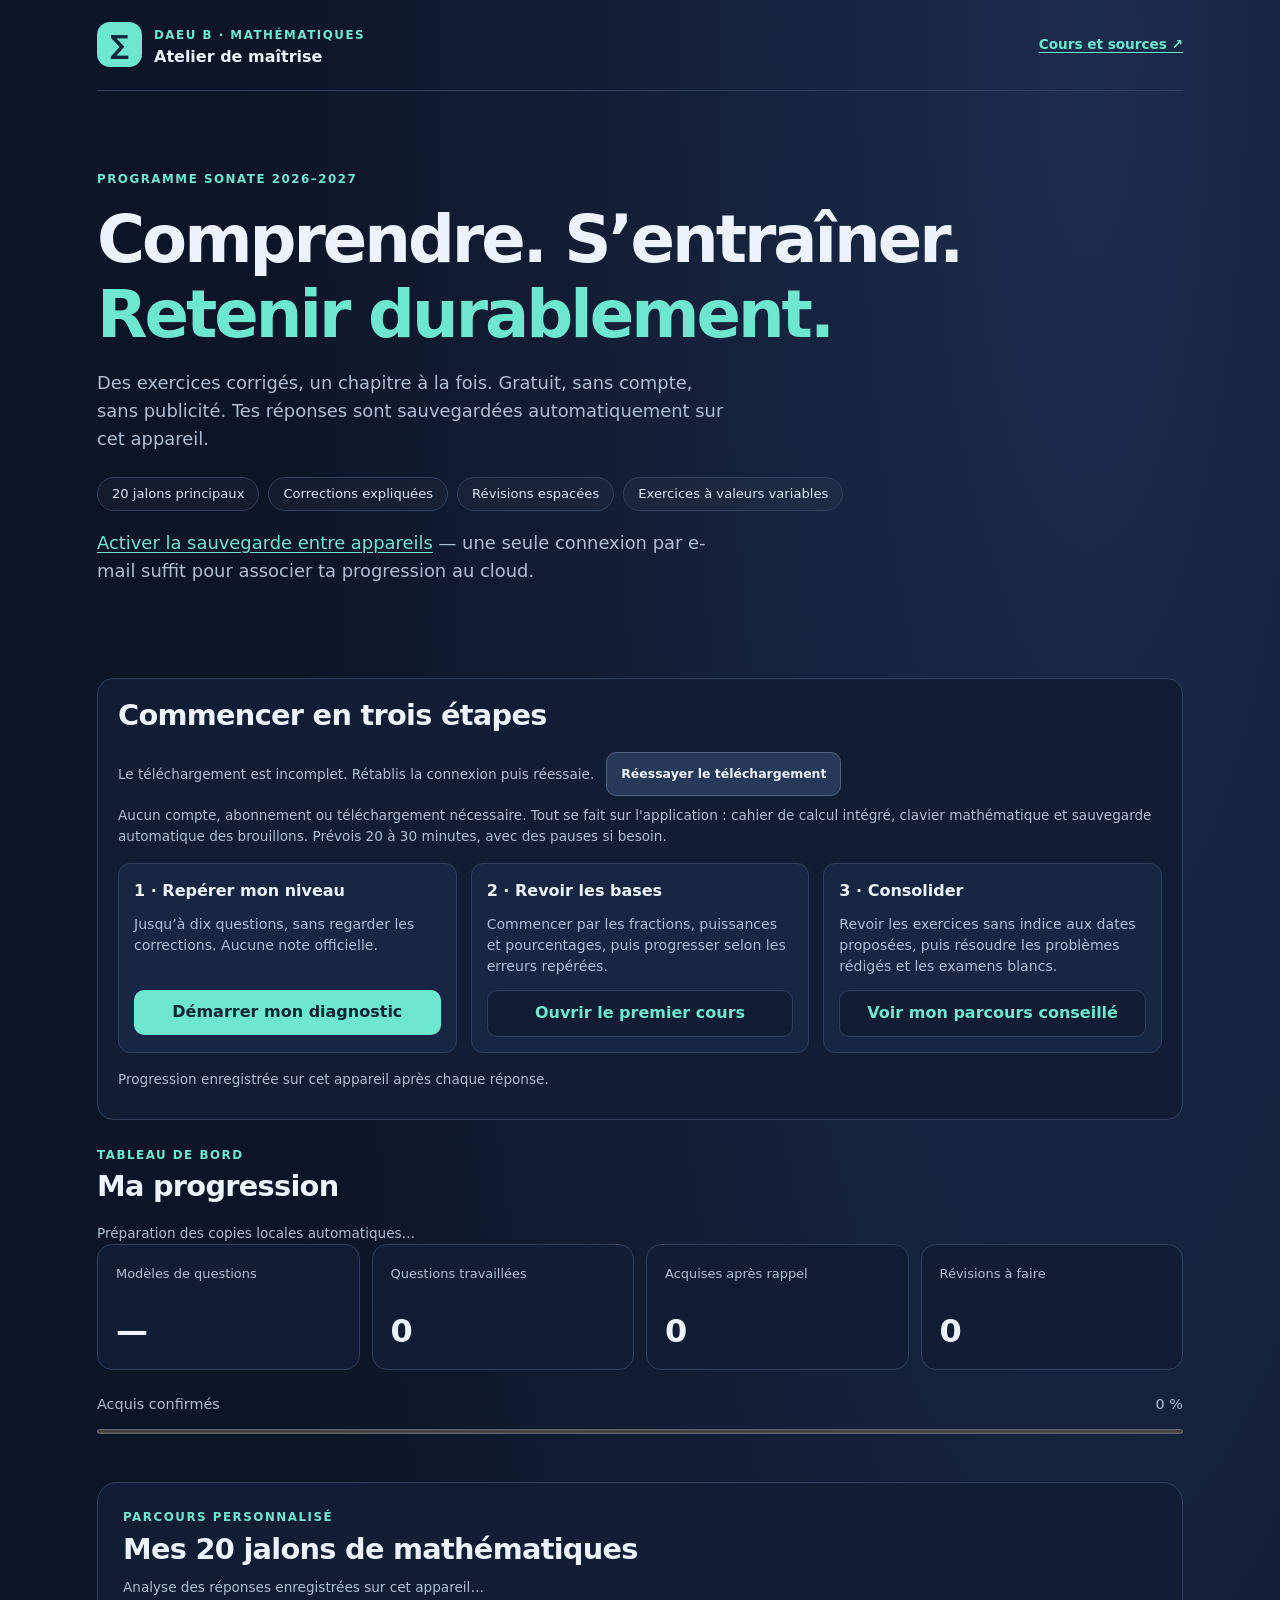
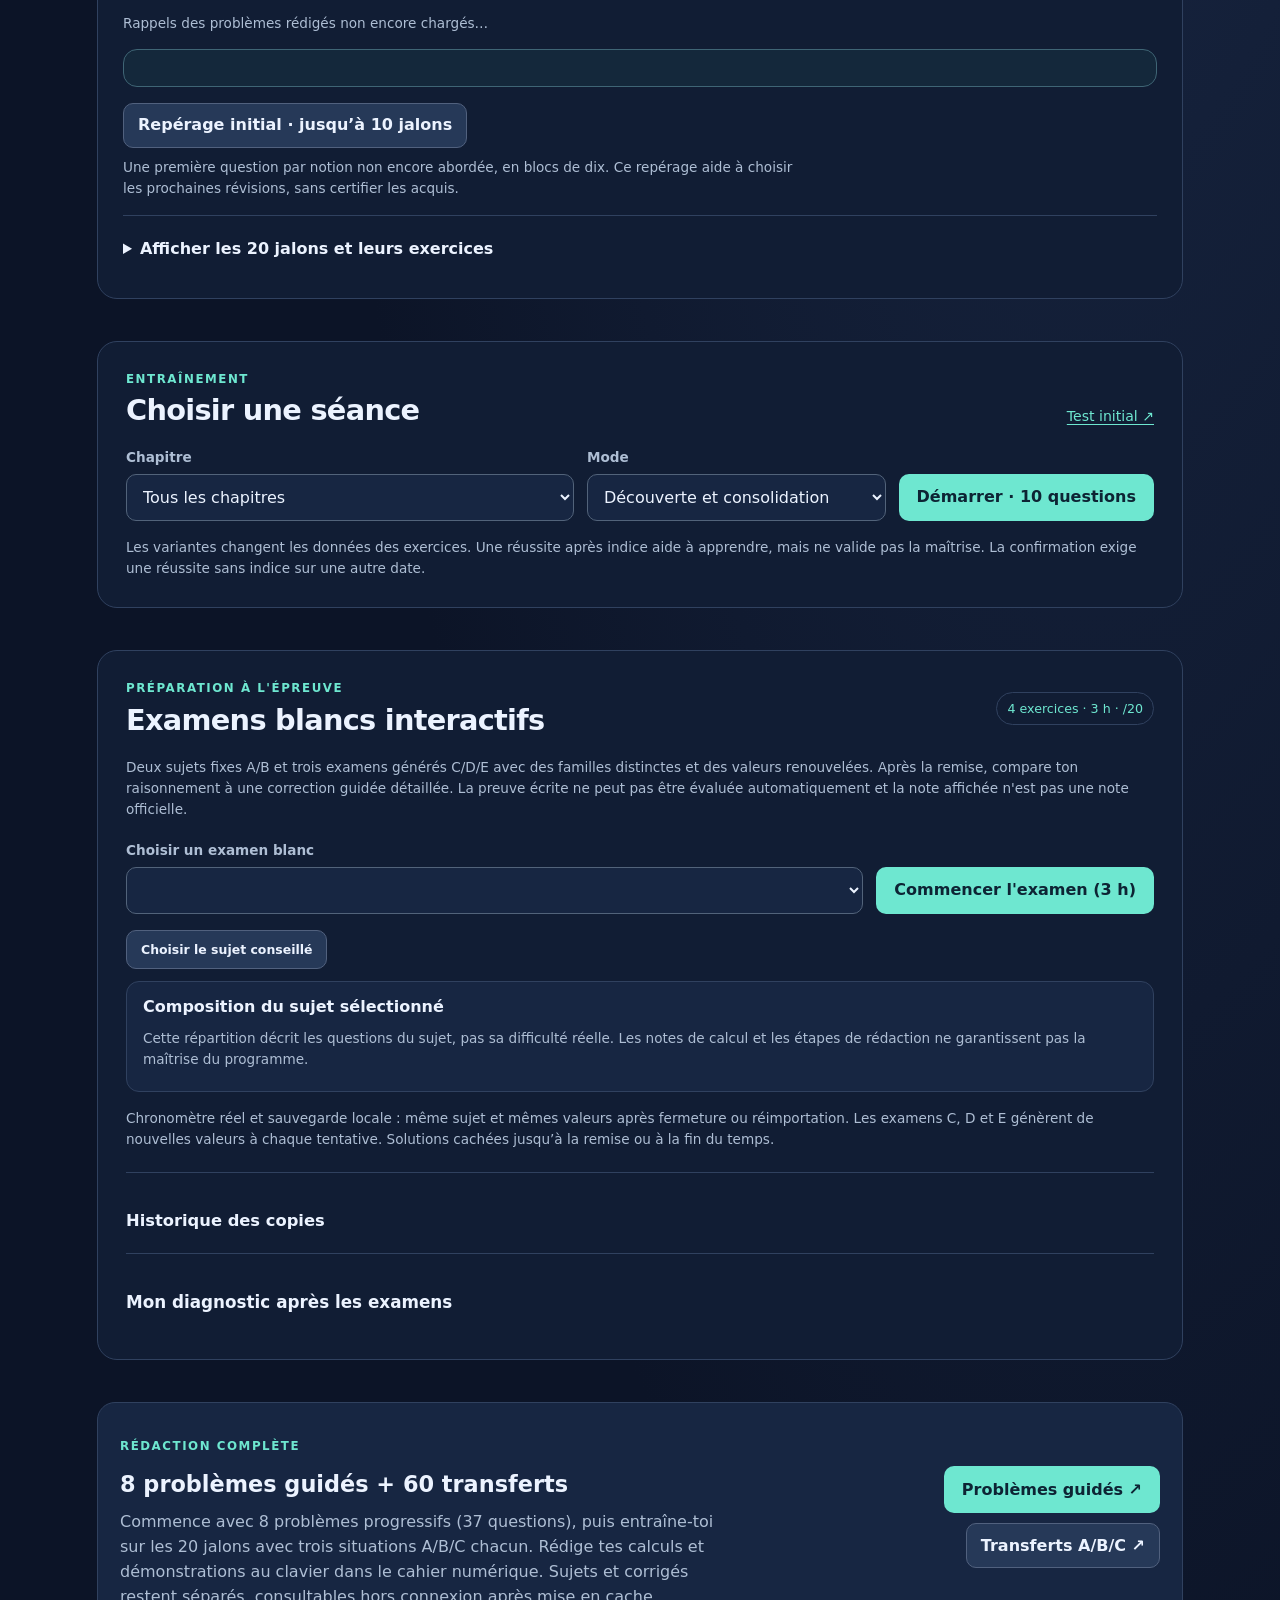
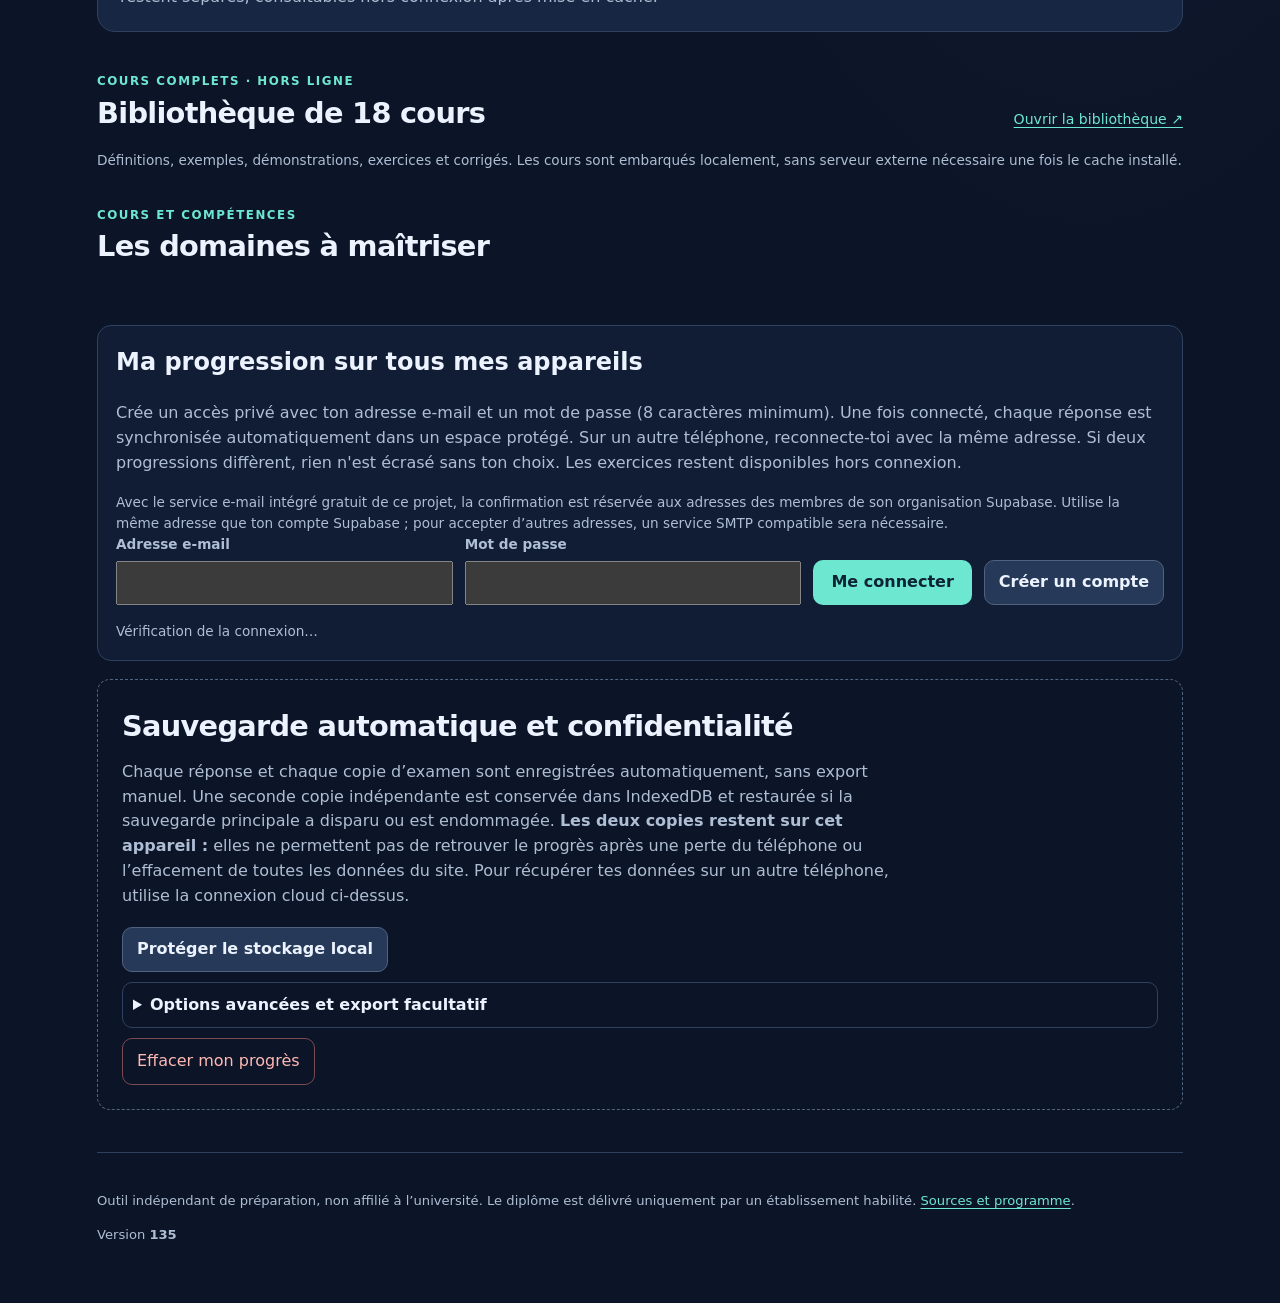
==== commit 87418f00: "Rendre les examens réalisables au clavier avec brouillon et report des calculs" ====
--- a/app/index.html
+++ b/app/index.html
@@ -303,7 +303,7 @@
           <button type="button" id="reset" class="danger">Effacer mon progrès</button></div>
       </section>
     </main>
-    <footer><p>Outil indépendant de préparation, non affilié à l’université. Le diplôme est délivré uniquement par un établissement habilité. <a href="https://github.com/dbrckk/Daeu-b/blob/main/PROGRAMME.md">Sources et programme</a>.</p><p class="app-version">Version <strong id="appVersion">134</strong> <button type="button" class="subtle small" id="appUpdate" hidden>Vérifier la mise à jour</button></p><p id="appUpdateStatus" role="status"></p></footer>
+    <footer><p>Outil indépendant de préparation, non affilié à l’université. Le diplôme est délivré uniquement par un établissement habilité. <a href="https://github.com/dbrckk/Daeu-b/blob/main/PROGRAMME.md">Sources et programme</a>.</p><p class="app-version">Version <strong id="appVersion">135</strong> <button type="button" class="subtle small" id="appUpdate" hidden>Vérifier la mise à jour</button></p><p id="appUpdateStatus" role="status"></p></footer>
   </div>
   <script type="module" src="./start.mjs"></script>
 </body>
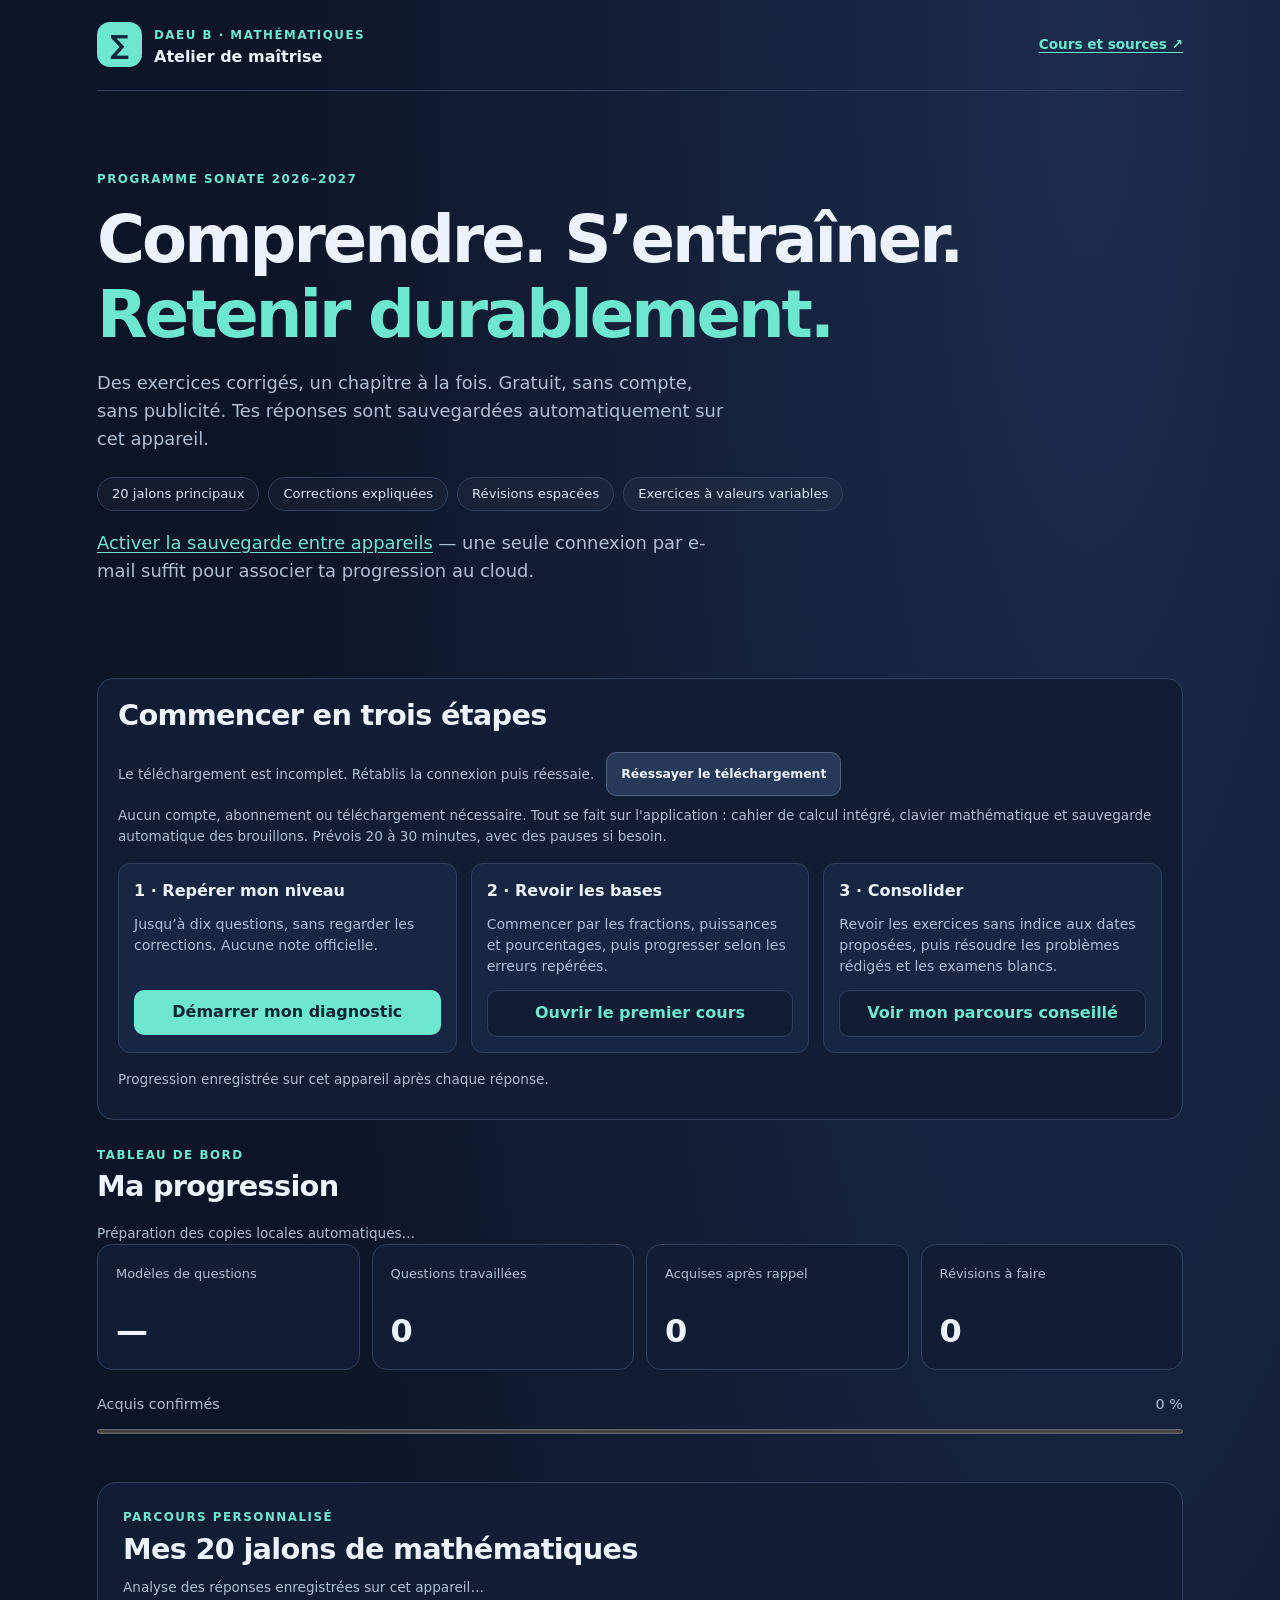
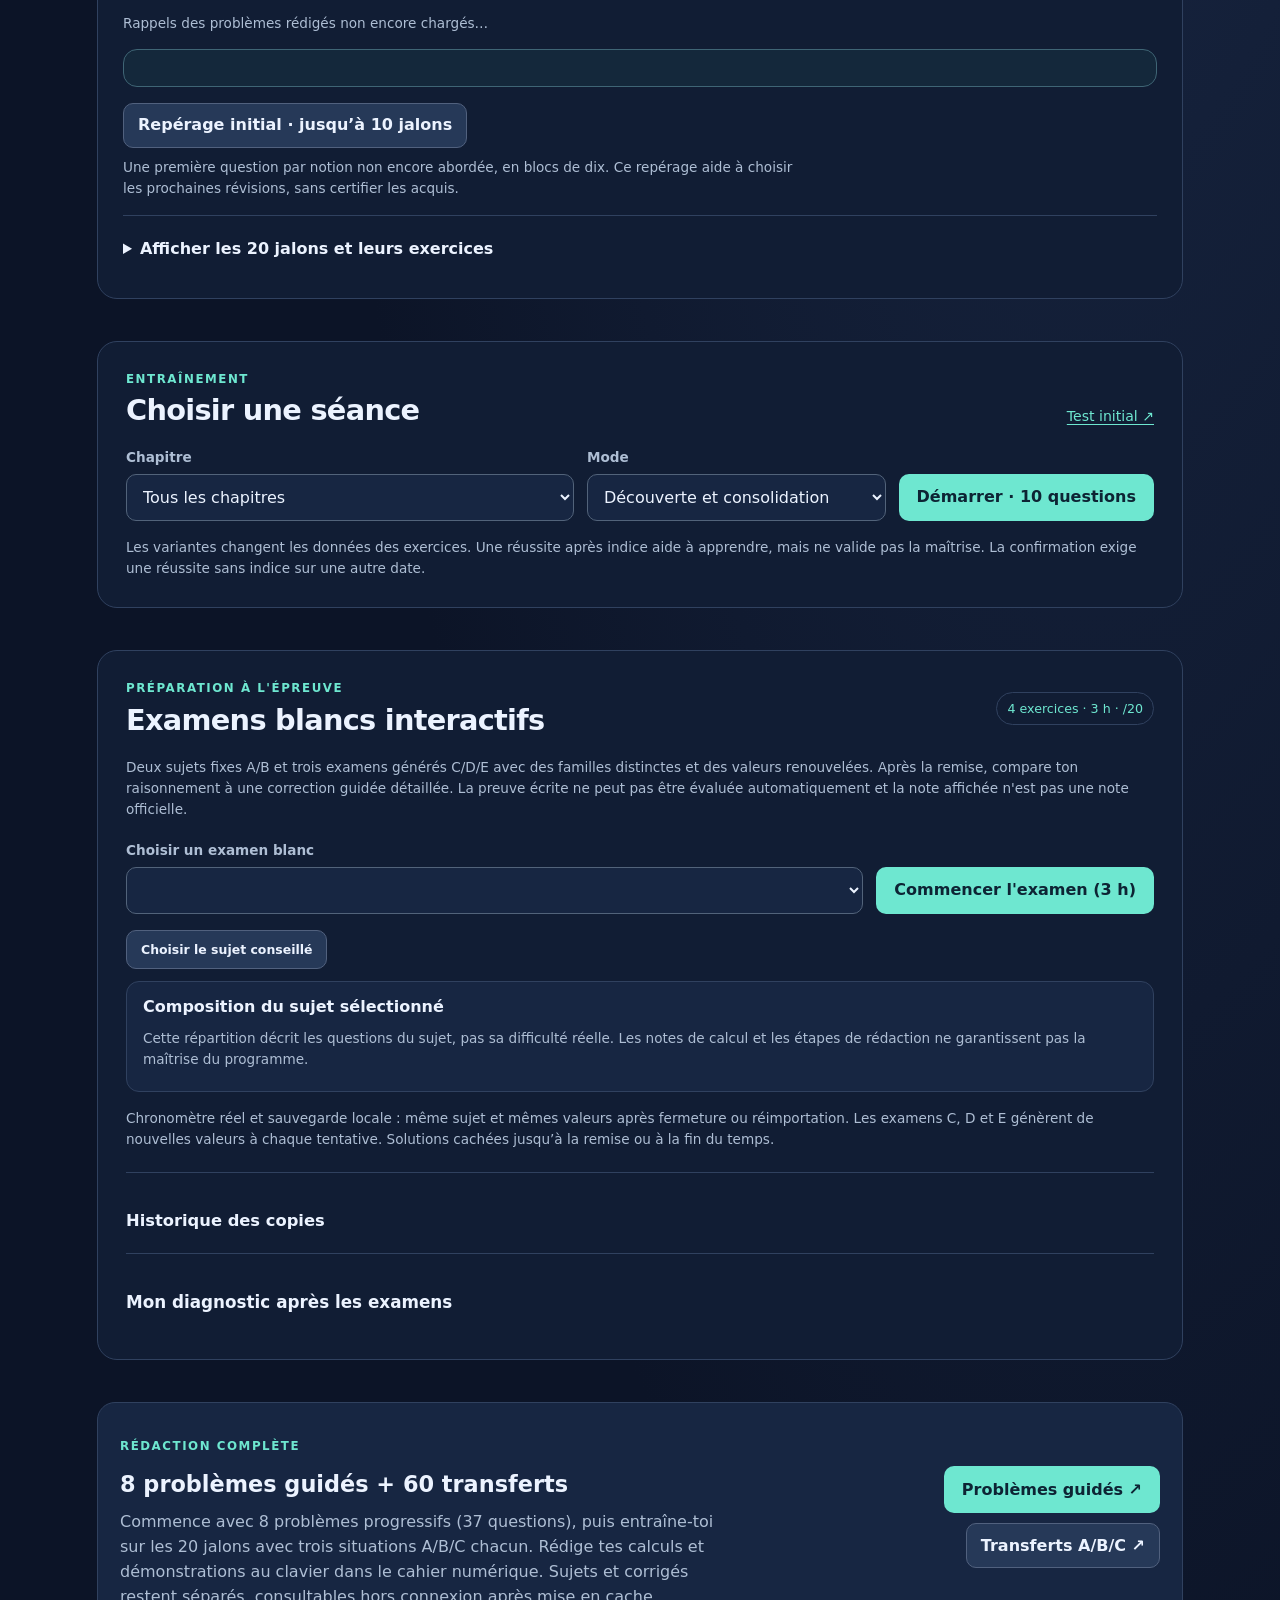
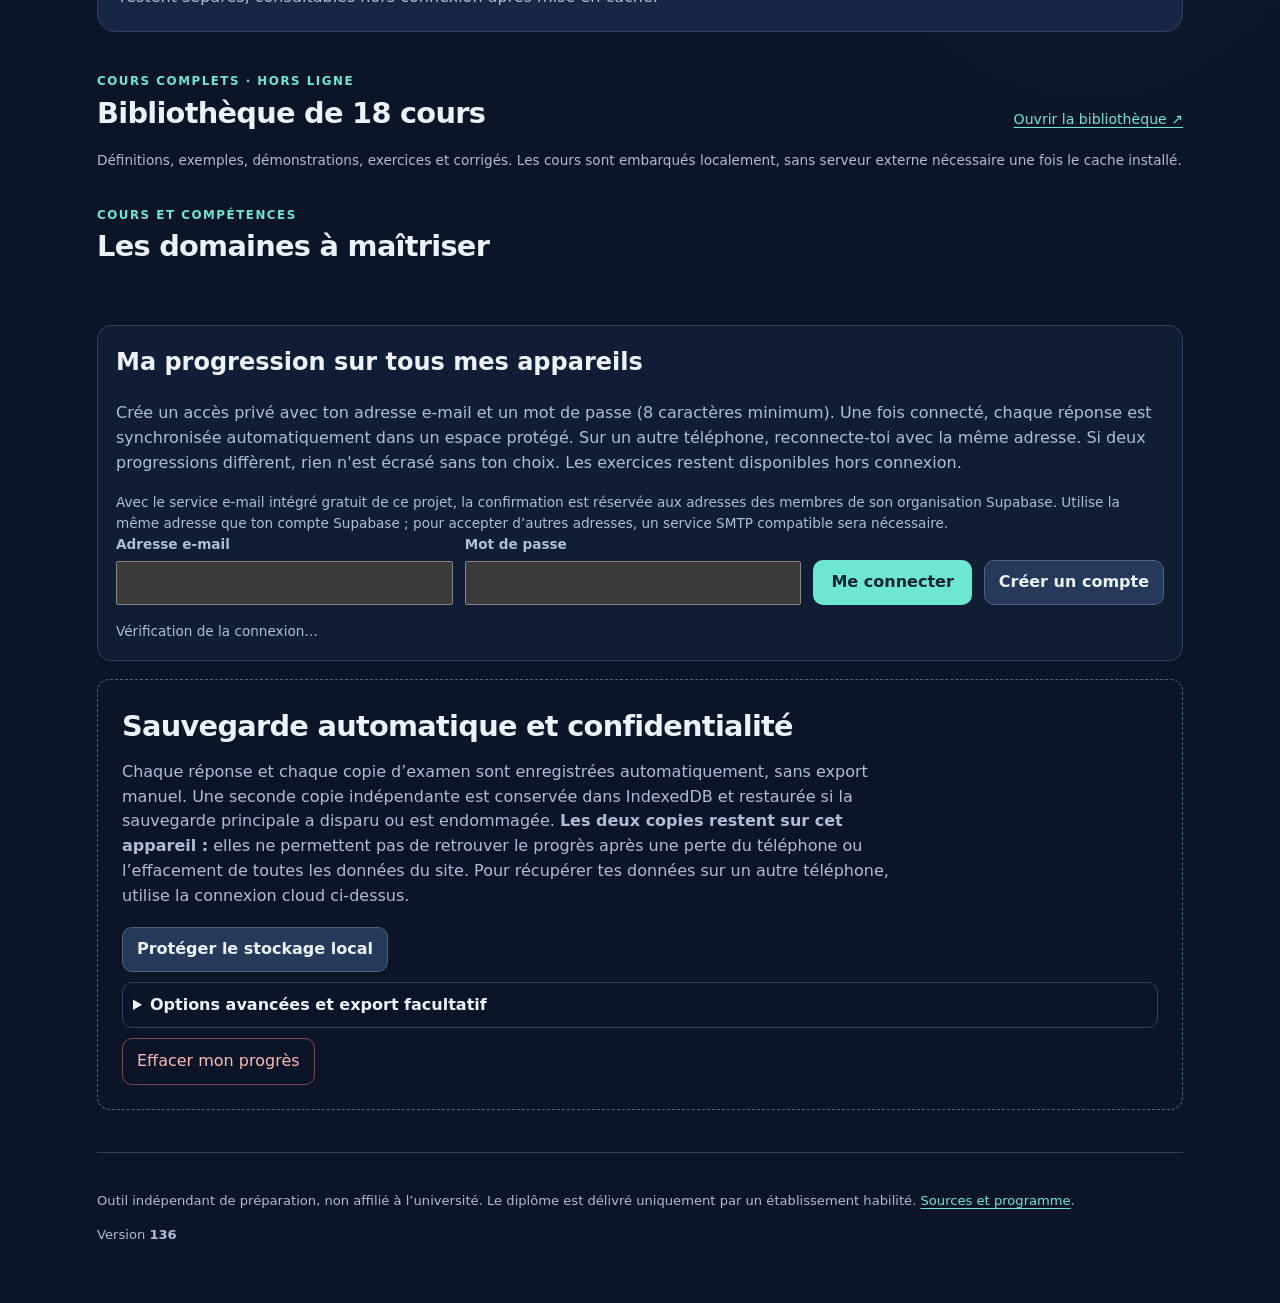
==== commit fdc4d3b5: "Versionner le contrôle d'inéquations avec un cache PWA vérifié v136" ====
--- a/app/index.html
+++ b/app/index.html
@@ -303,7 +303,7 @@
           <button type="button" id="reset" class="danger">Effacer mon progrès</button></div>
       </section>
     </main>
-    <footer><p>Outil indépendant de préparation, non affilié à l’université. Le diplôme est délivré uniquement par un établissement habilité. <a href="https://github.com/dbrckk/Daeu-b/blob/main/PROGRAMME.md">Sources et programme</a>.</p><p class="app-version">Version <strong id="appVersion">135</strong> <button type="button" class="subtle small" id="appUpdate" hidden>Vérifier la mise à jour</button></p><p id="appUpdateStatus" role="status"></p></footer>
+    <footer><p>Outil indépendant de préparation, non affilié à l’université. Le diplôme est délivré uniquement par un établissement habilité. <a href="https://github.com/dbrckk/Daeu-b/blob/main/PROGRAMME.md">Sources et programme</a>.</p><p class="app-version">Version <strong id="appVersion">136</strong> <button type="button" class="subtle small" id="appUpdate" hidden>Vérifier la mise à jour</button></p><p id="appUpdateStatus" role="status"></p></footer>
   </div>
   <script type="module" src="./start.mjs"></script>
 </body>
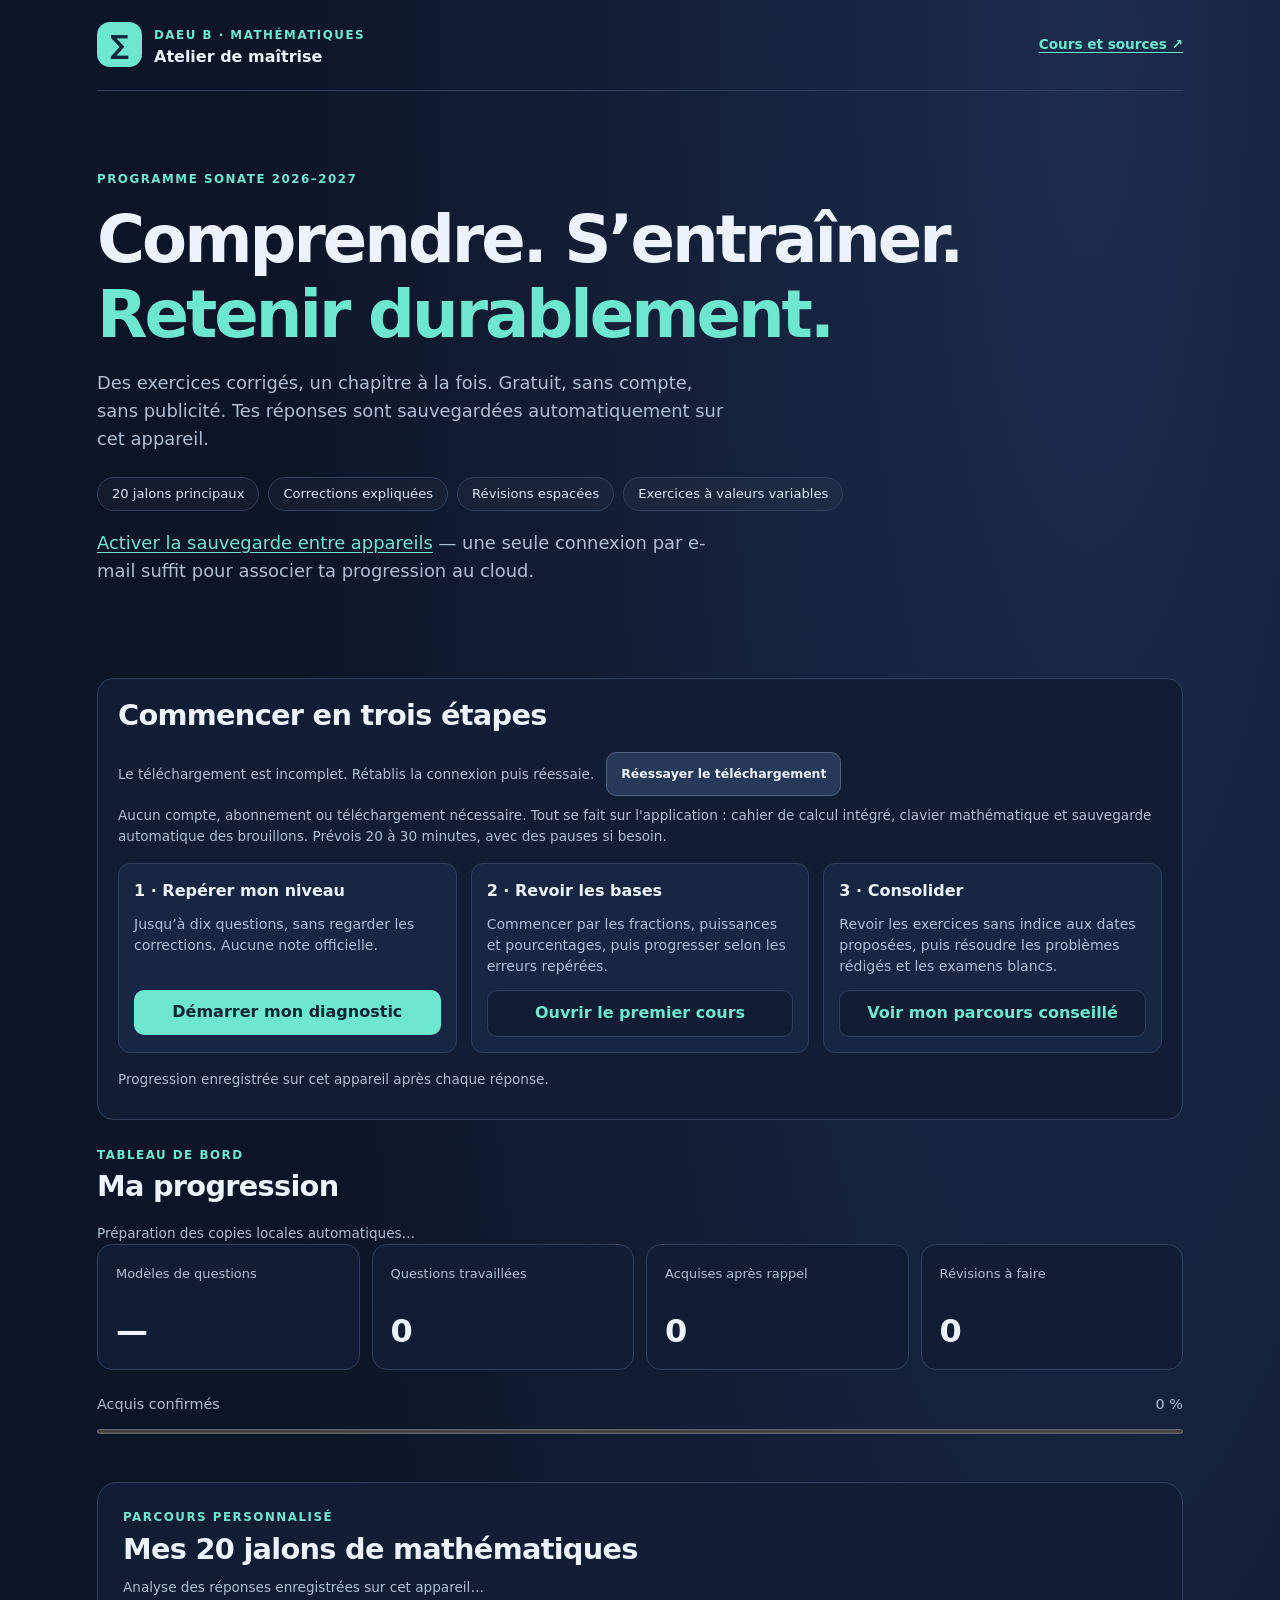
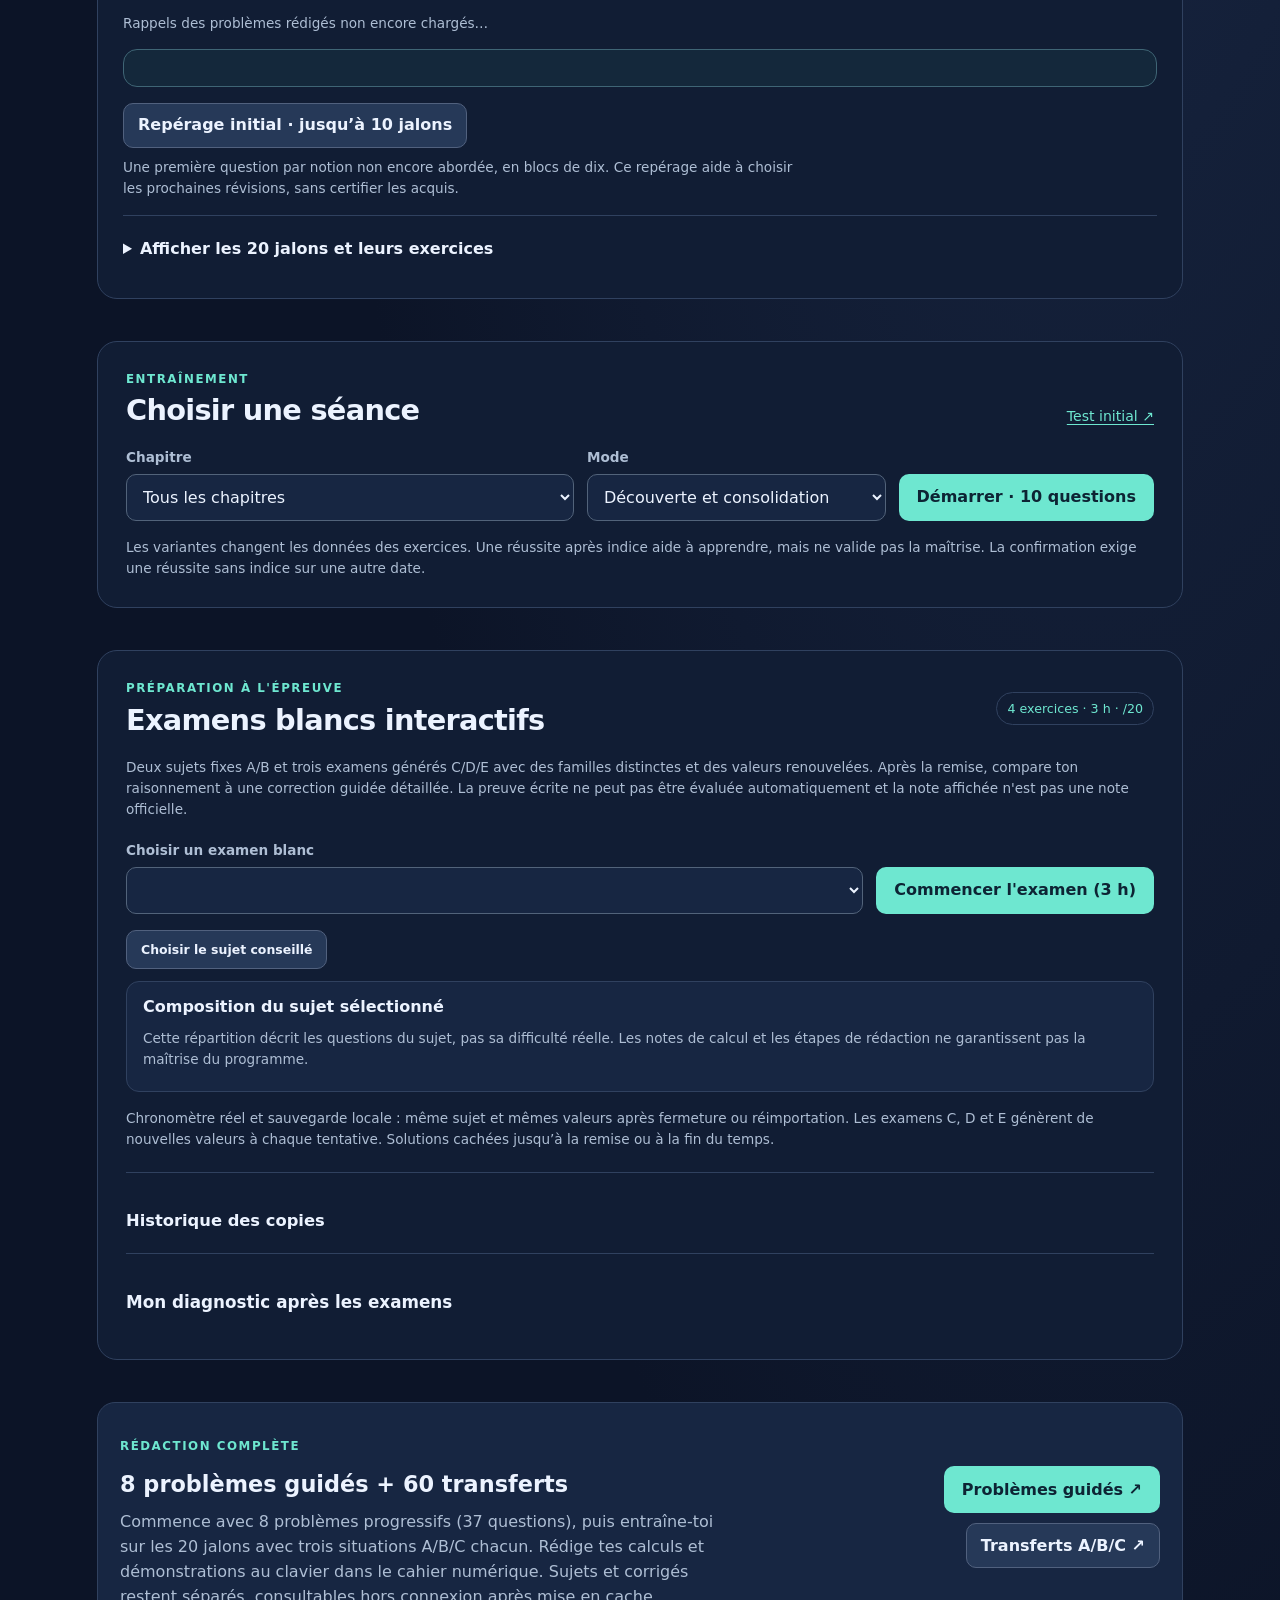
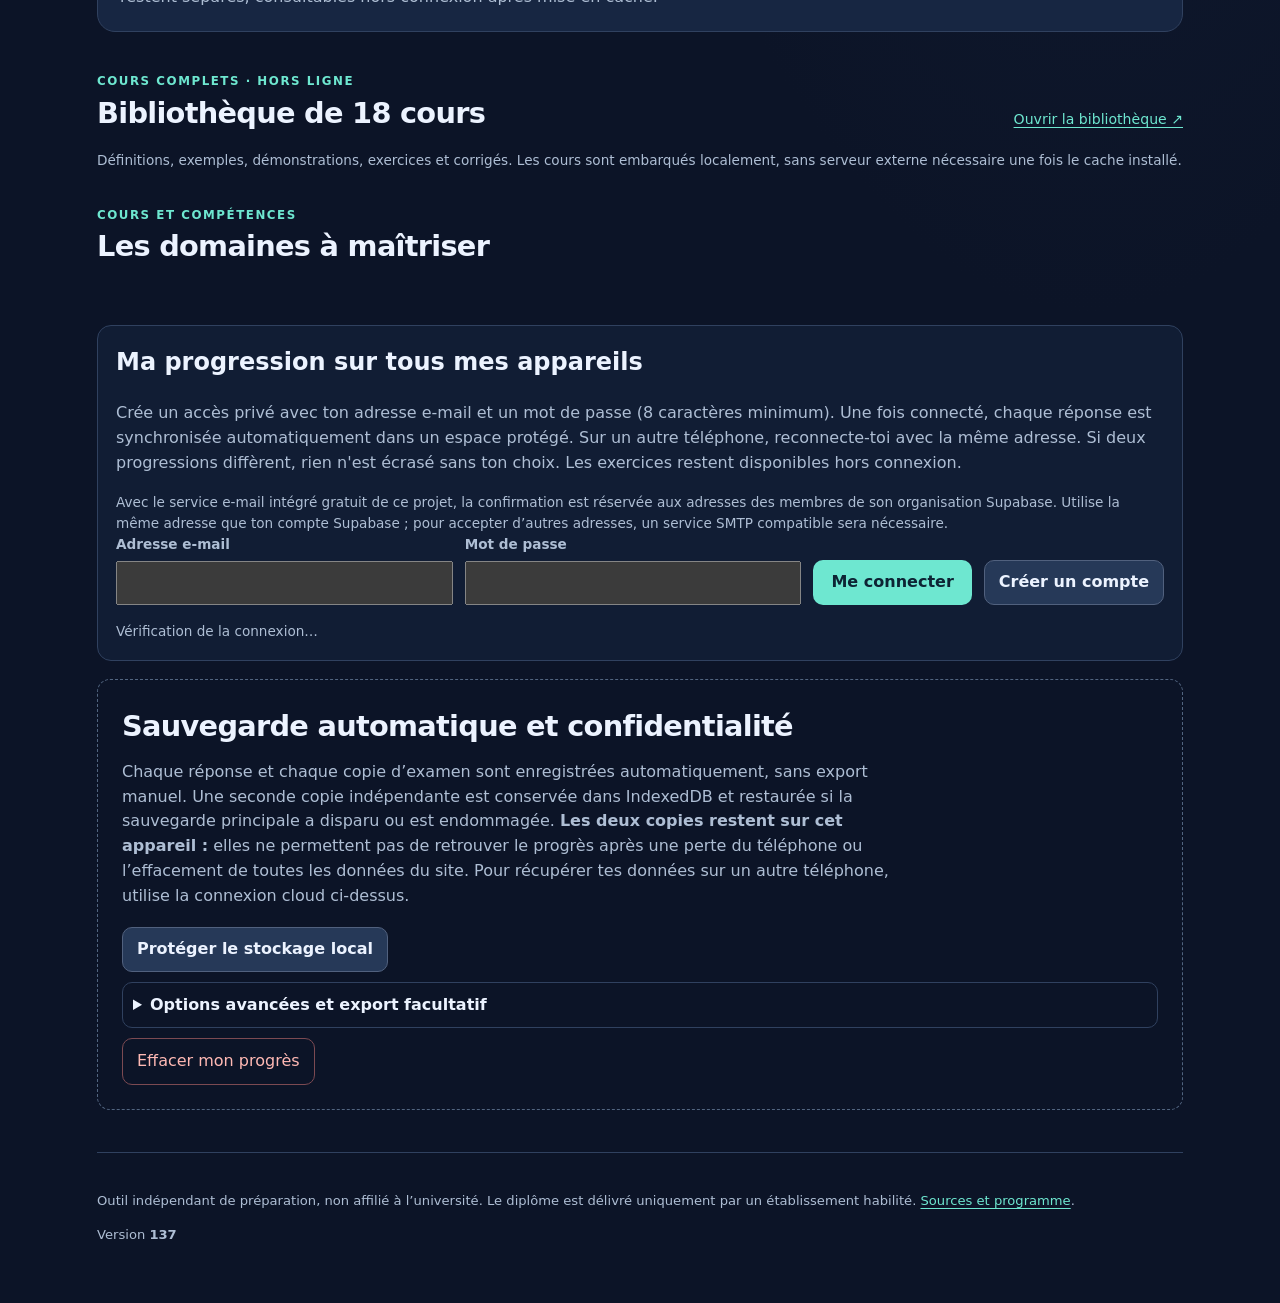
==== commit 01706e67: "v137 : inéquations quadratiques exactes, tableaux de signes et conclusions S" ====
--- a/app/index.html
+++ b/app/index.html
@@ -303,7 +303,7 @@
           <button type="button" id="reset" class="danger">Effacer mon progrès</button></div>
       </section>
     </main>
-    <footer><p>Outil indépendant de préparation, non affilié à l’université. Le diplôme est délivré uniquement par un établissement habilité. <a href="https://github.com/dbrckk/Daeu-b/blob/main/PROGRAMME.md">Sources et programme</a>.</p><p class="app-version">Version <strong id="appVersion">136</strong> <button type="button" class="subtle small" id="appUpdate" hidden>Vérifier la mise à jour</button></p><p id="appUpdateStatus" role="status"></p></footer>
+    <footer><p>Outil indépendant de préparation, non affilié à l’université. Le diplôme est délivré uniquement par un établissement habilité. <a href="https://github.com/dbrckk/Daeu-b/blob/main/PROGRAMME.md">Sources et programme</a>.</p><p class="app-version">Version <strong id="appVersion">137</strong> <button type="button" class="subtle small" id="appUpdate" hidden>Vérifier la mise à jour</button></p><p id="appUpdateStatus" role="status"></p></footer>
   </div>
   <script type="module" src="./start.mjs"></script>
 </body>
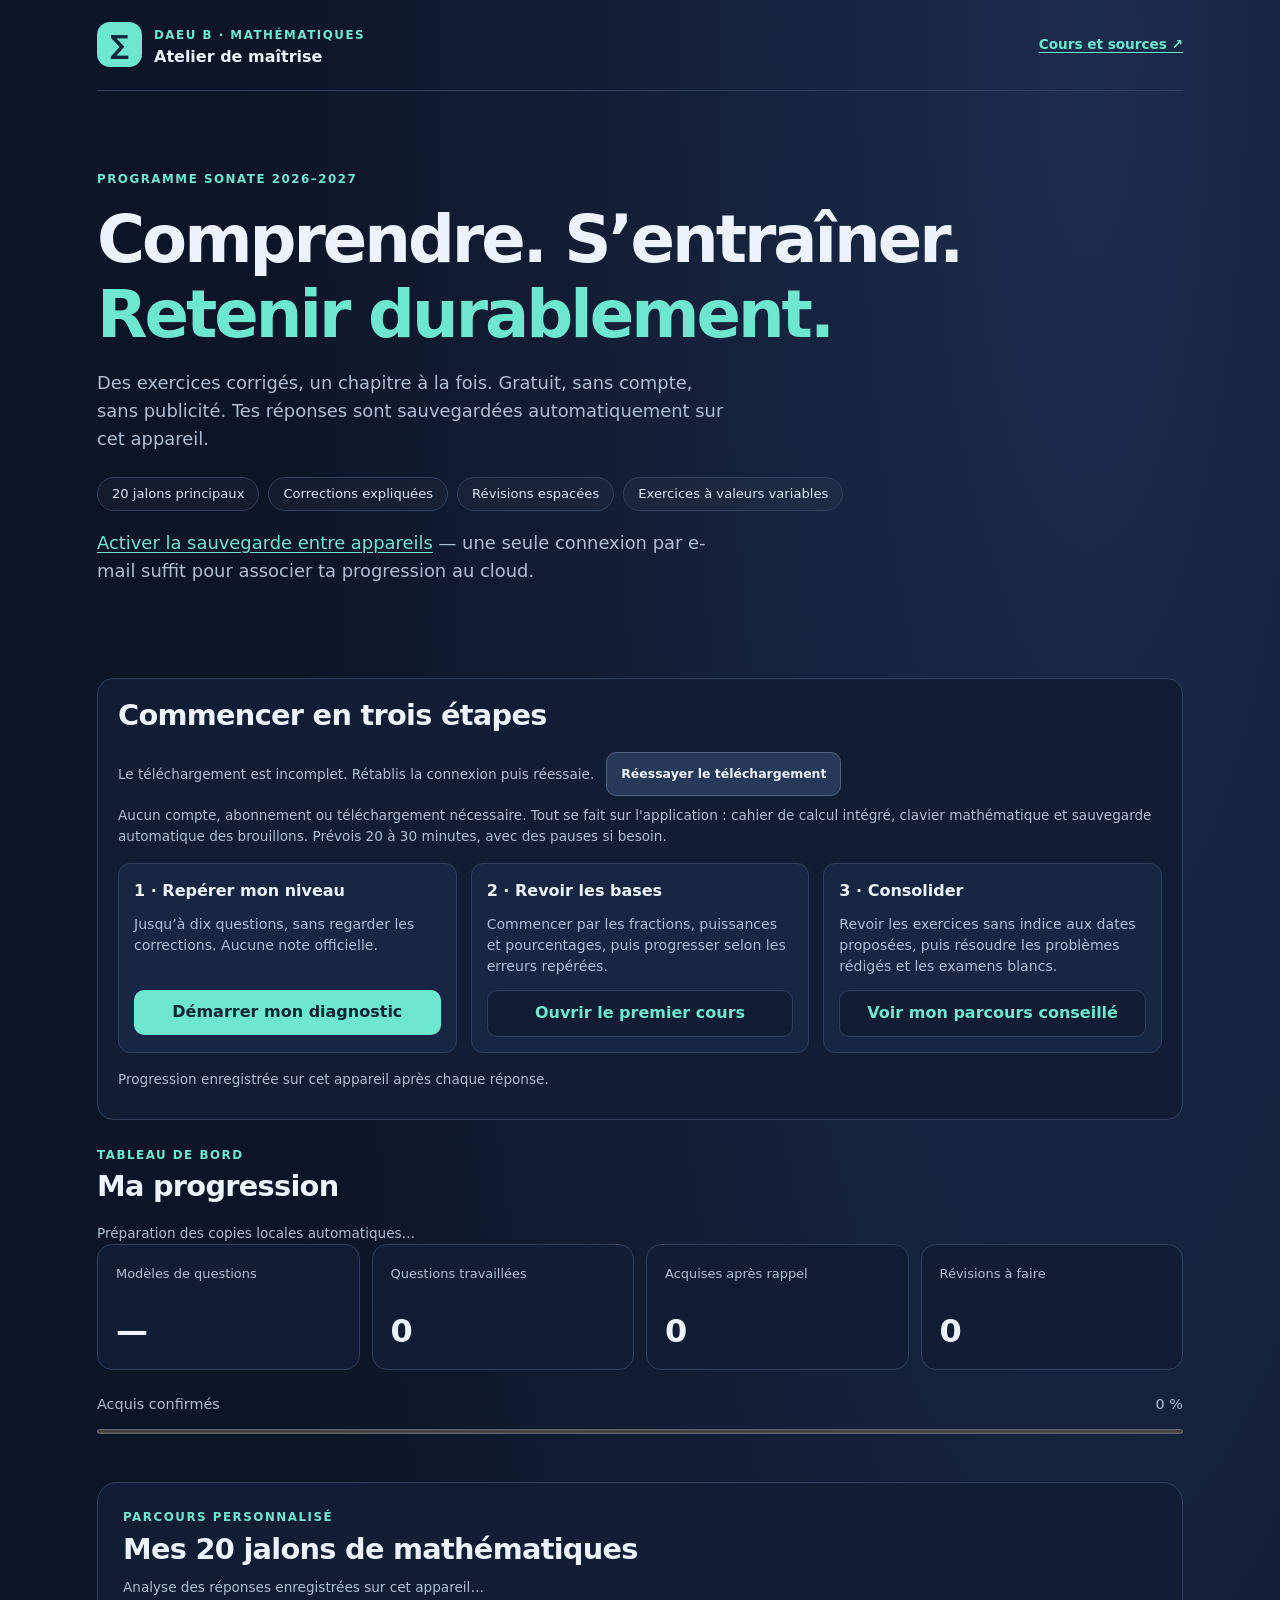
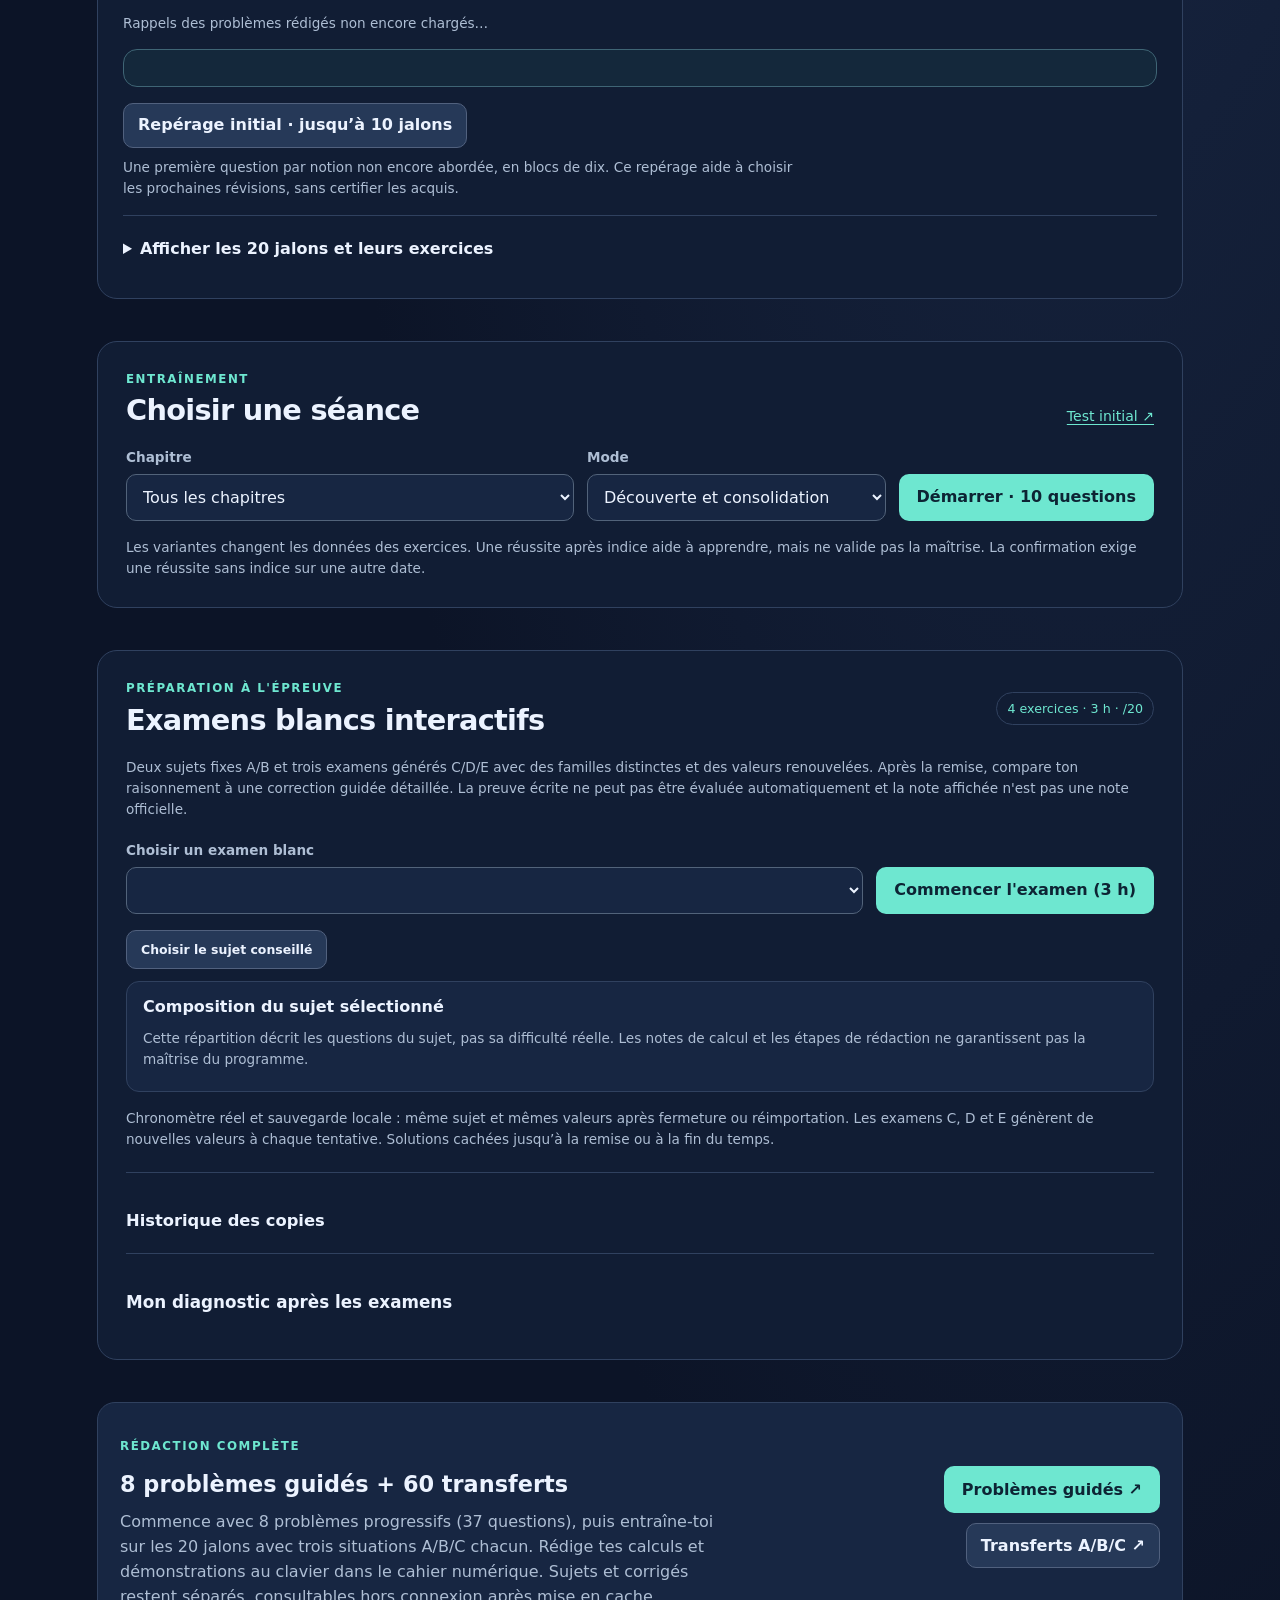
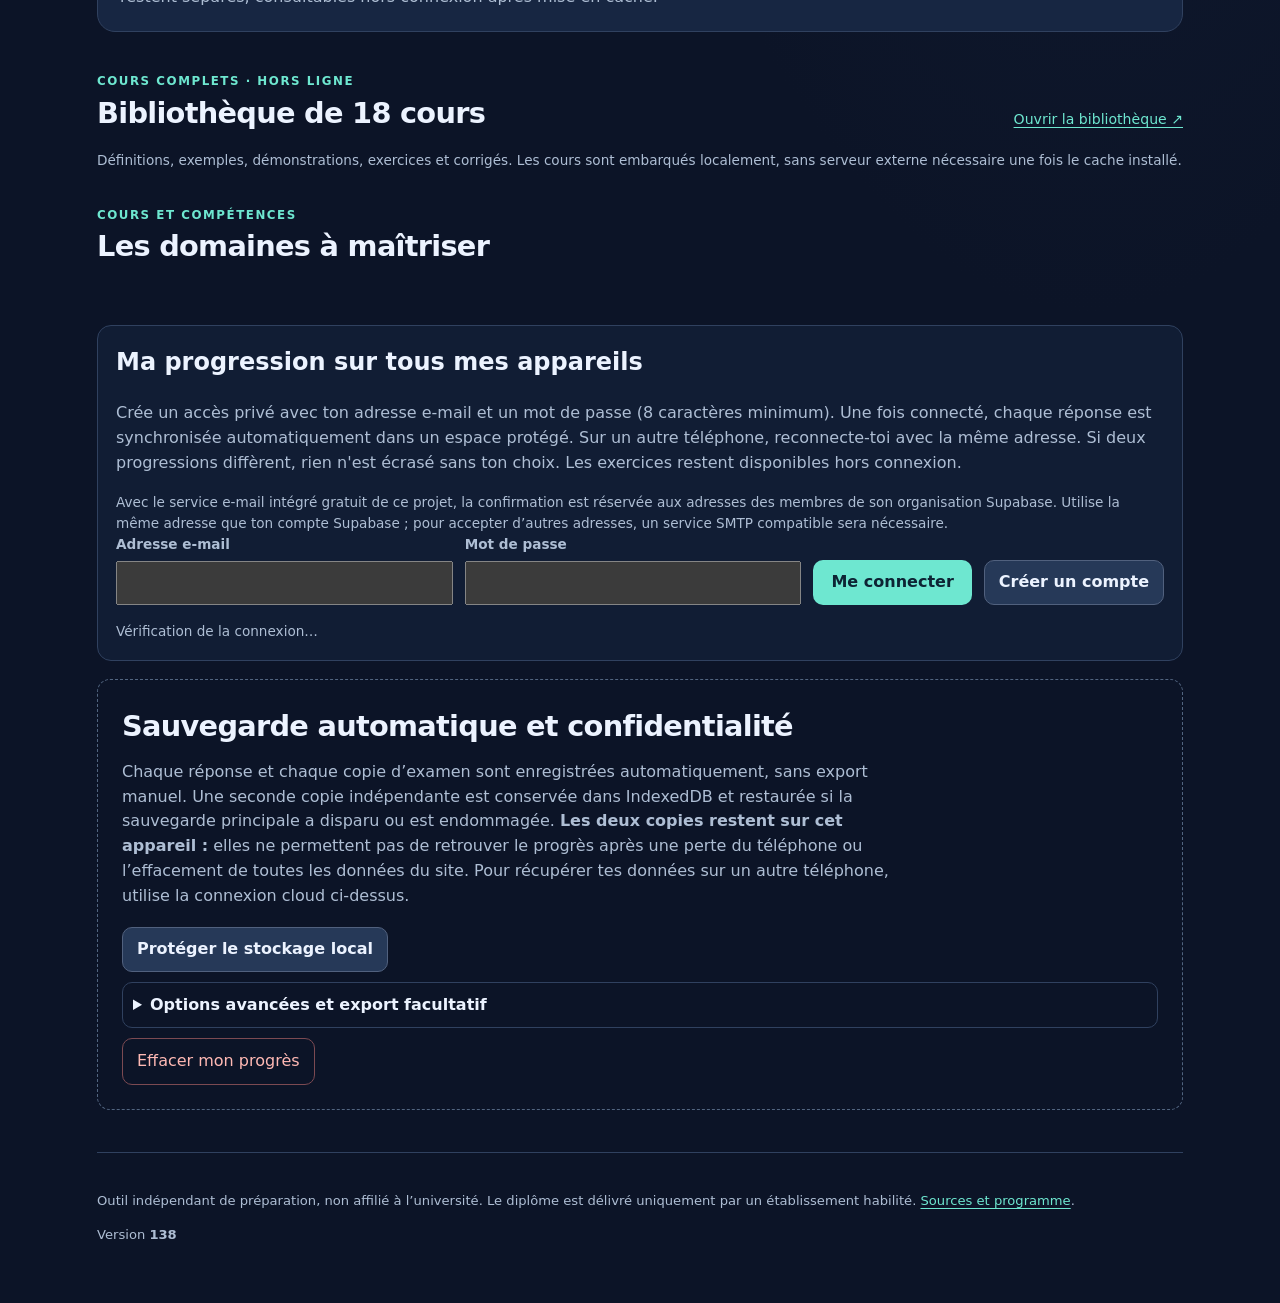
==== commit 2edff4f0: "v138 : inéquations rationnelles, valeurs interdites et bornes irrationnelles exactes" ====
--- a/app/index.html
+++ b/app/index.html
@@ -303,7 +303,7 @@
           <button type="button" id="reset" class="danger">Effacer mon progrès</button></div>
       </section>
     </main>
-    <footer><p>Outil indépendant de préparation, non affilié à l’université. Le diplôme est délivré uniquement par un établissement habilité. <a href="https://github.com/dbrckk/Daeu-b/blob/main/PROGRAMME.md">Sources et programme</a>.</p><p class="app-version">Version <strong id="appVersion">137</strong> <button type="button" class="subtle small" id="appUpdate" hidden>Vérifier la mise à jour</button></p><p id="appUpdateStatus" role="status"></p></footer>
+    <footer><p>Outil indépendant de préparation, non affilié à l’université. Le diplôme est délivré uniquement par un établissement habilité. <a href="https://github.com/dbrckk/Daeu-b/blob/main/PROGRAMME.md">Sources et programme</a>.</p><p class="app-version">Version <strong id="appVersion">138</strong> <button type="button" class="subtle small" id="appUpdate" hidden>Vérifier la mise à jour</button></p><p id="appUpdateStatus" role="status"></p></footer>
   </div>
   <script type="module" src="./start.mjs"></script>
 </body>
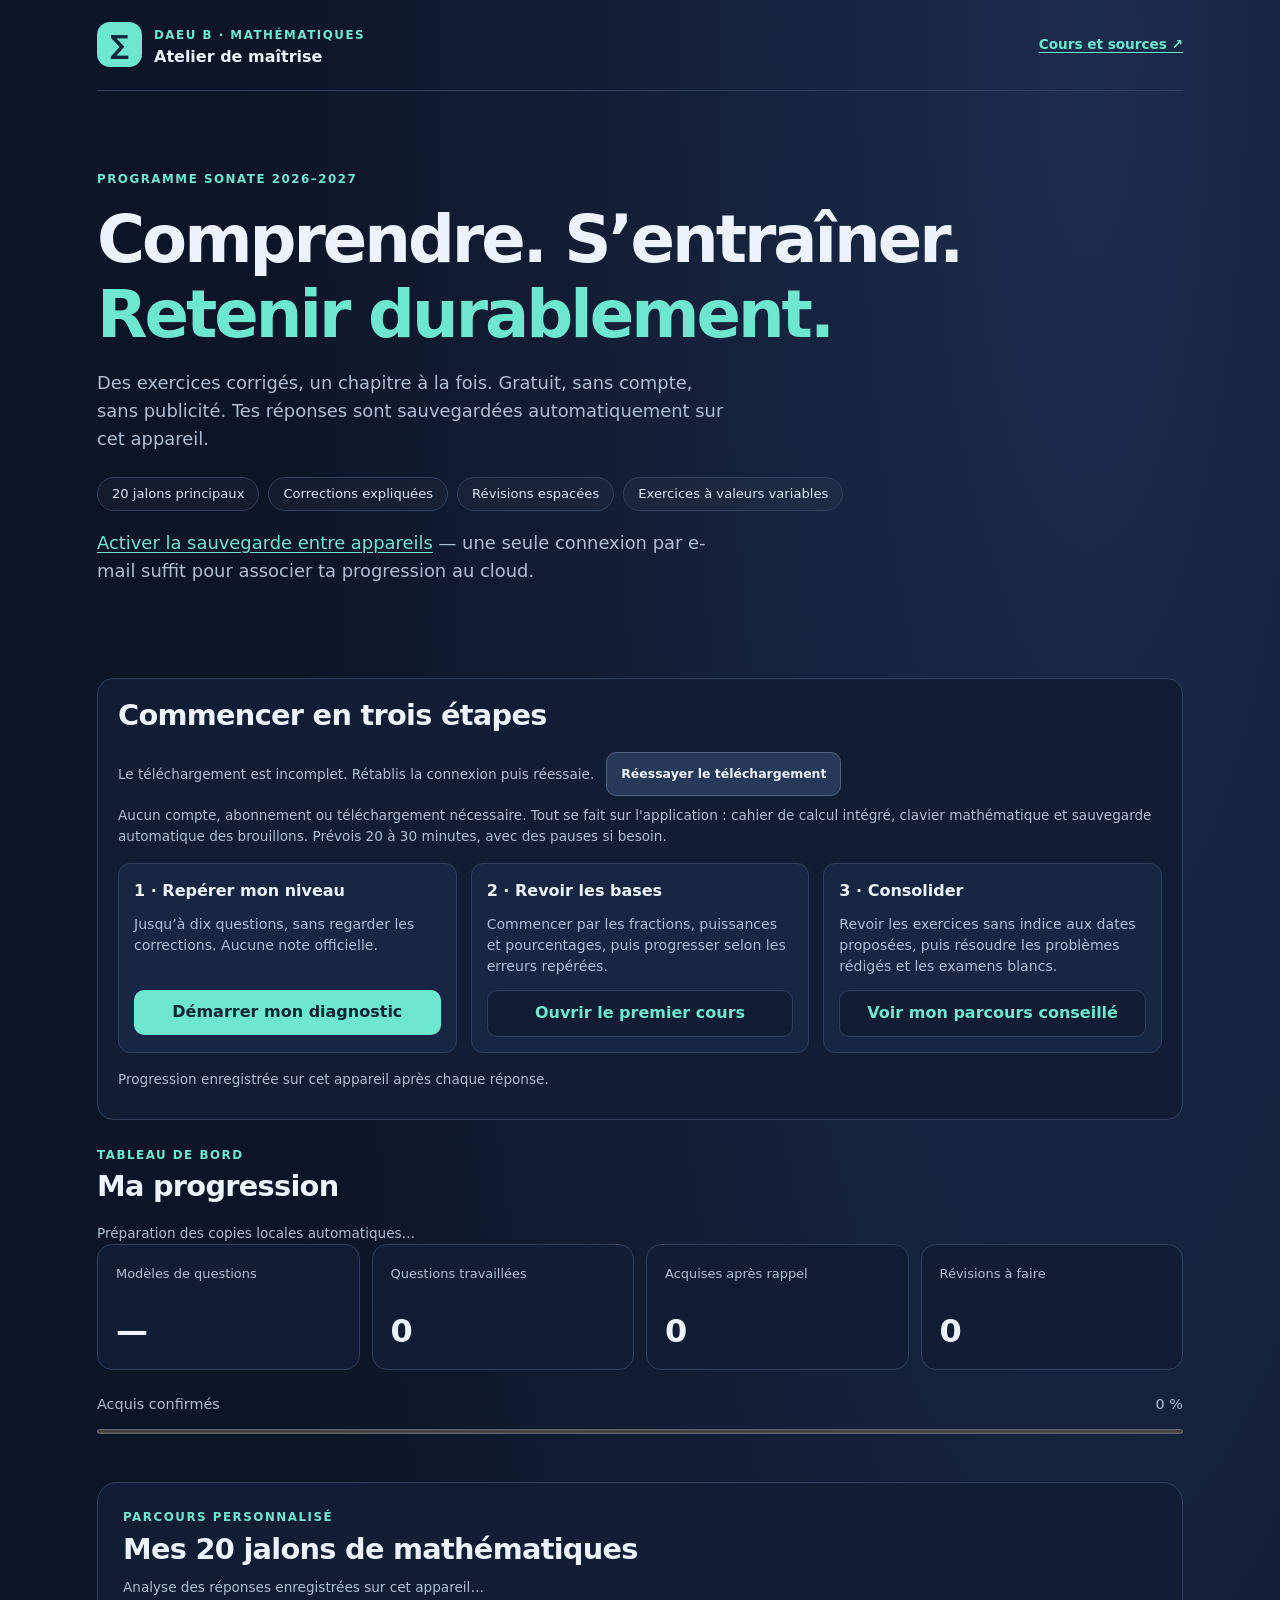
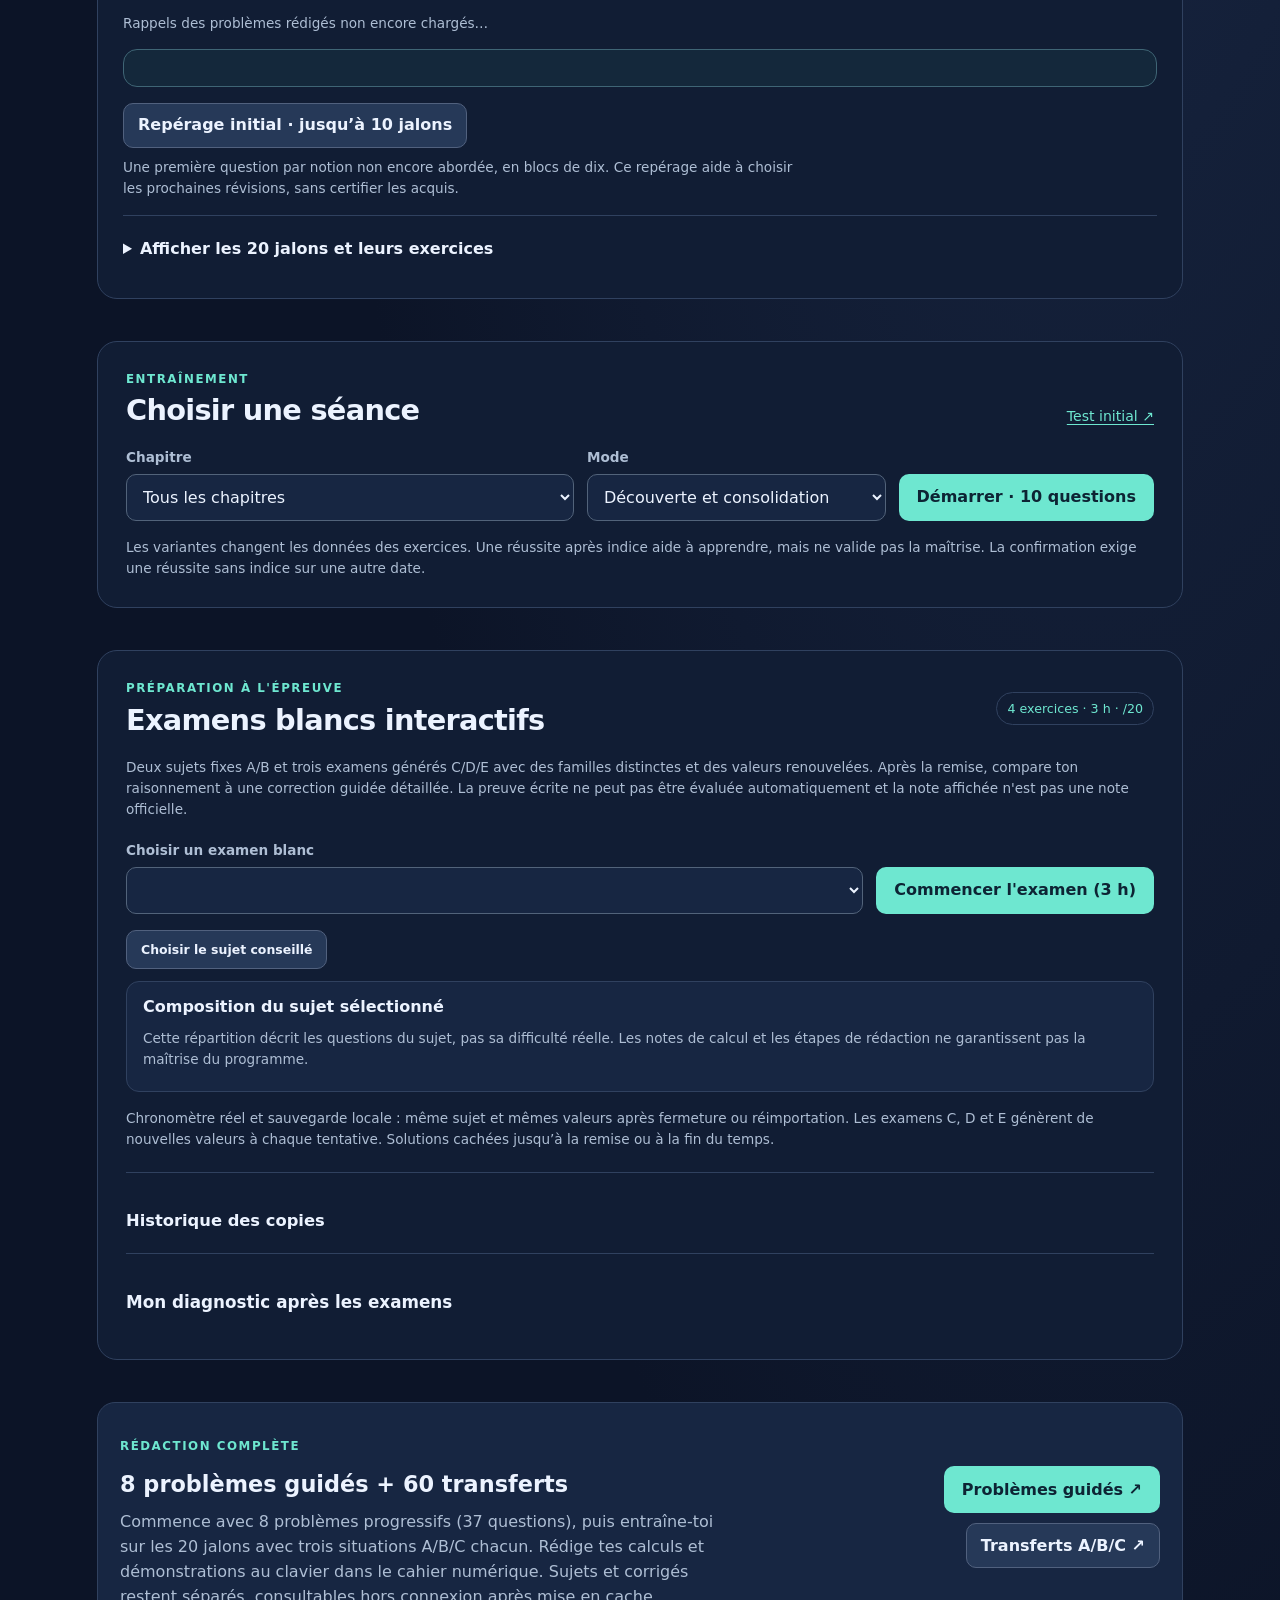
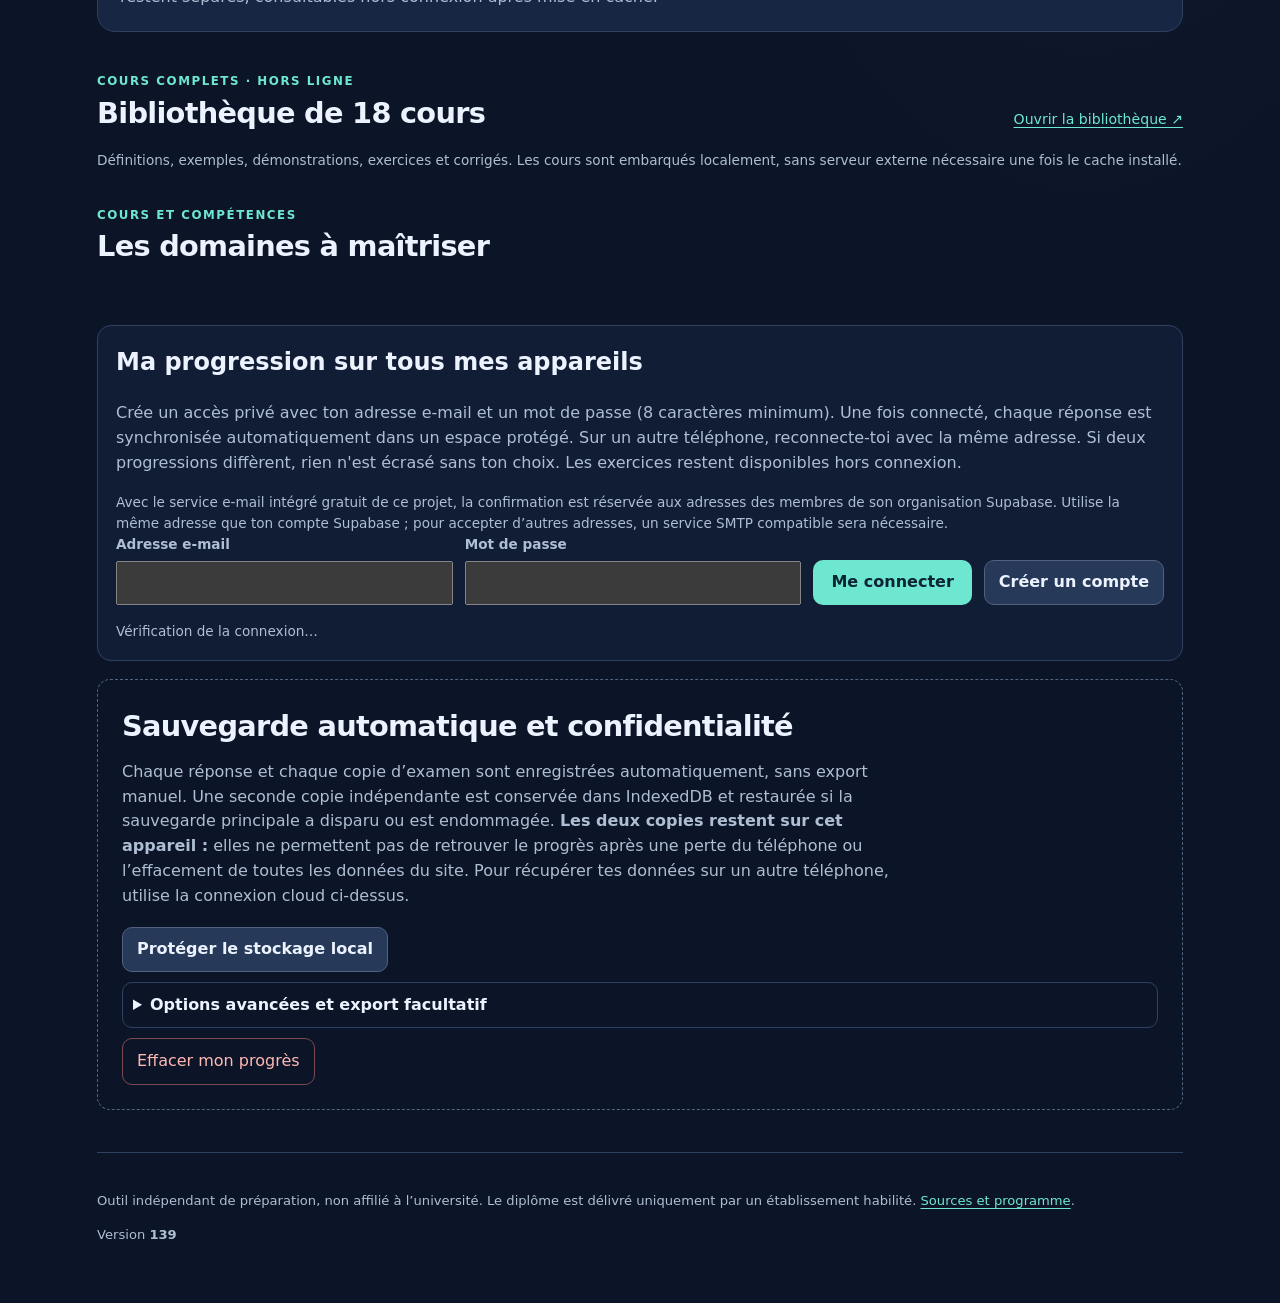
==== commit 01268f11: "v139 : transformer les erreurs du cahier en séances de révision ciblées" ====
--- a/app/index.html
+++ b/app/index.html
@@ -303,7 +303,7 @@
           <button type="button" id="reset" class="danger">Effacer mon progrès</button></div>
       </section>
     </main>
-    <footer><p>Outil indépendant de préparation, non affilié à l’université. Le diplôme est délivré uniquement par un établissement habilité. <a href="https://github.com/dbrckk/Daeu-b/blob/main/PROGRAMME.md">Sources et programme</a>.</p><p class="app-version">Version <strong id="appVersion">138</strong> <button type="button" class="subtle small" id="appUpdate" hidden>Vérifier la mise à jour</button></p><p id="appUpdateStatus" role="status"></p></footer>
+    <footer><p>Outil indépendant de préparation, non affilié à l’université. Le diplôme est délivré uniquement par un établissement habilité. <a href="https://github.com/dbrckk/Daeu-b/blob/main/PROGRAMME.md">Sources et programme</a>.</p><p class="app-version">Version <strong id="appVersion">139</strong> <button type="button" class="subtle small" id="appUpdate" hidden>Vérifier la mise à jour</button></p><p id="appUpdateStatus" role="status"></p></footer>
   </div>
   <script type="module" src="./start.mjs"></script>
 </body>
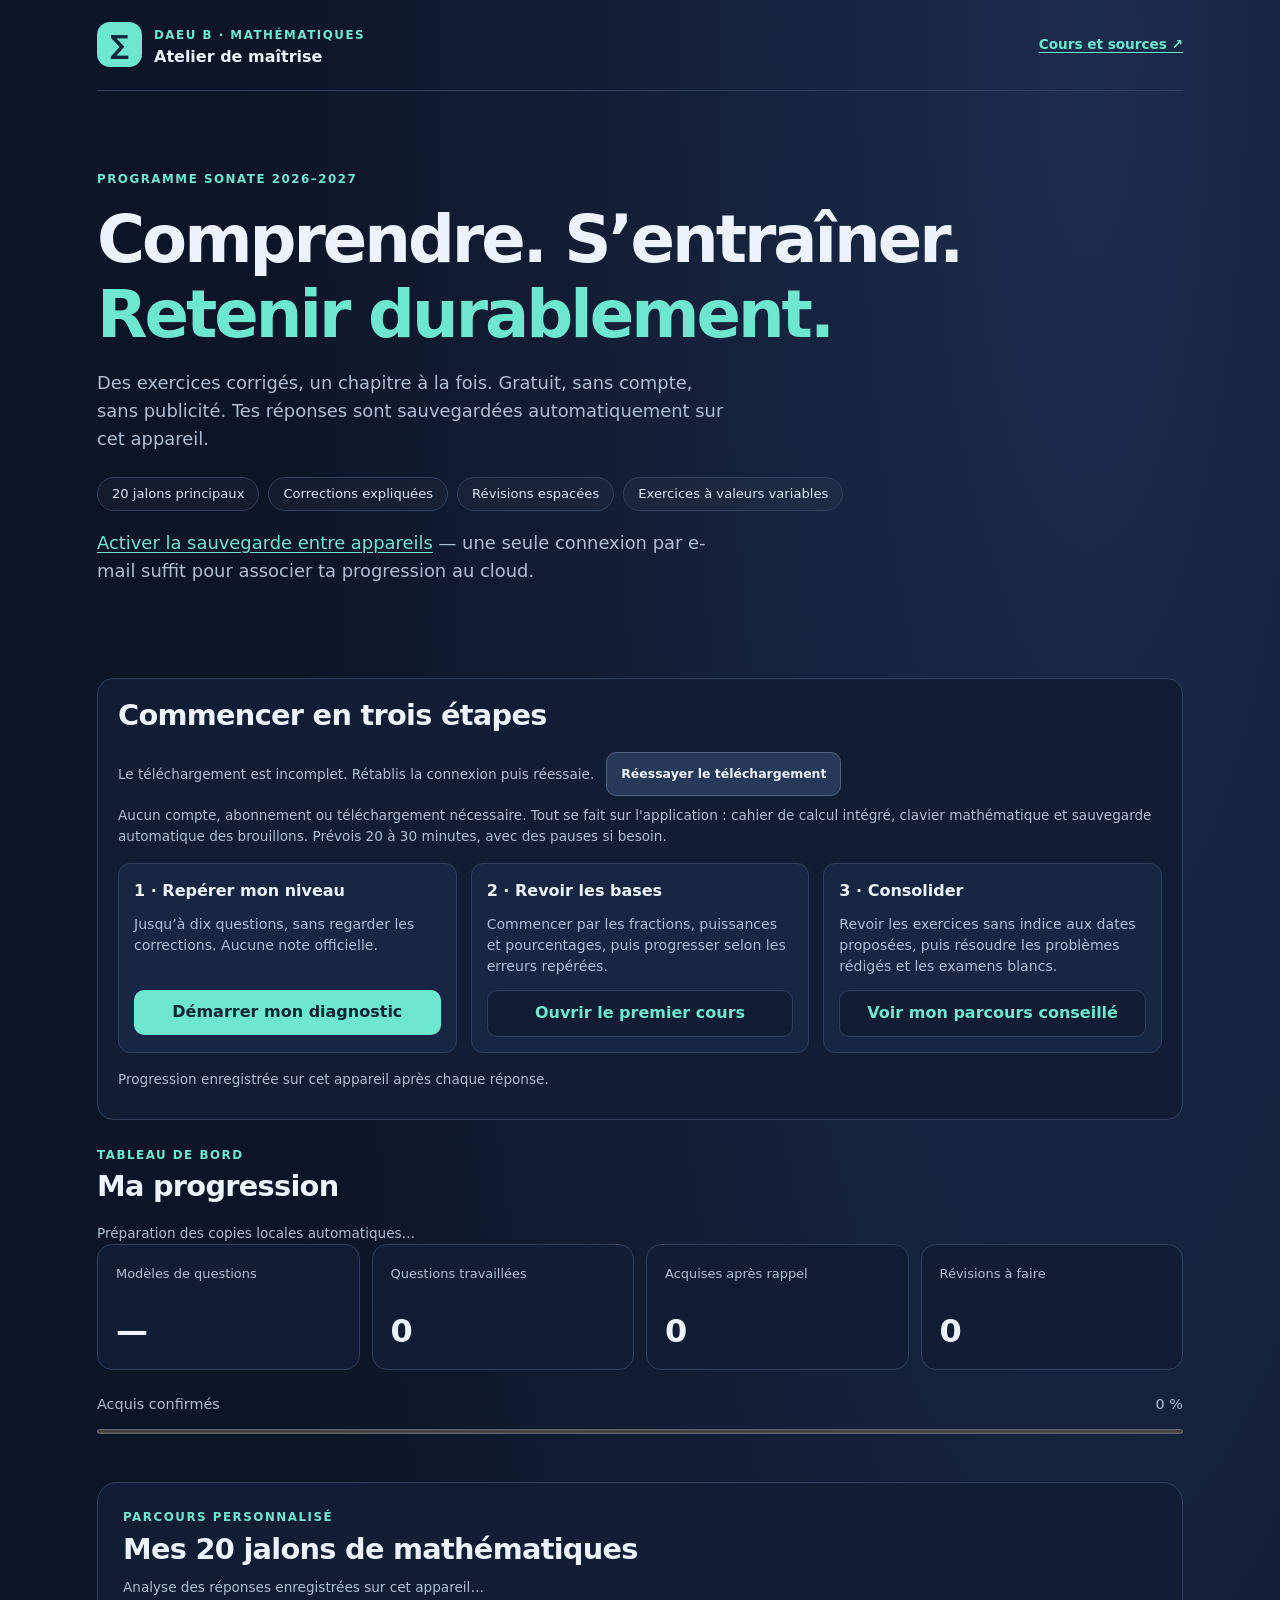
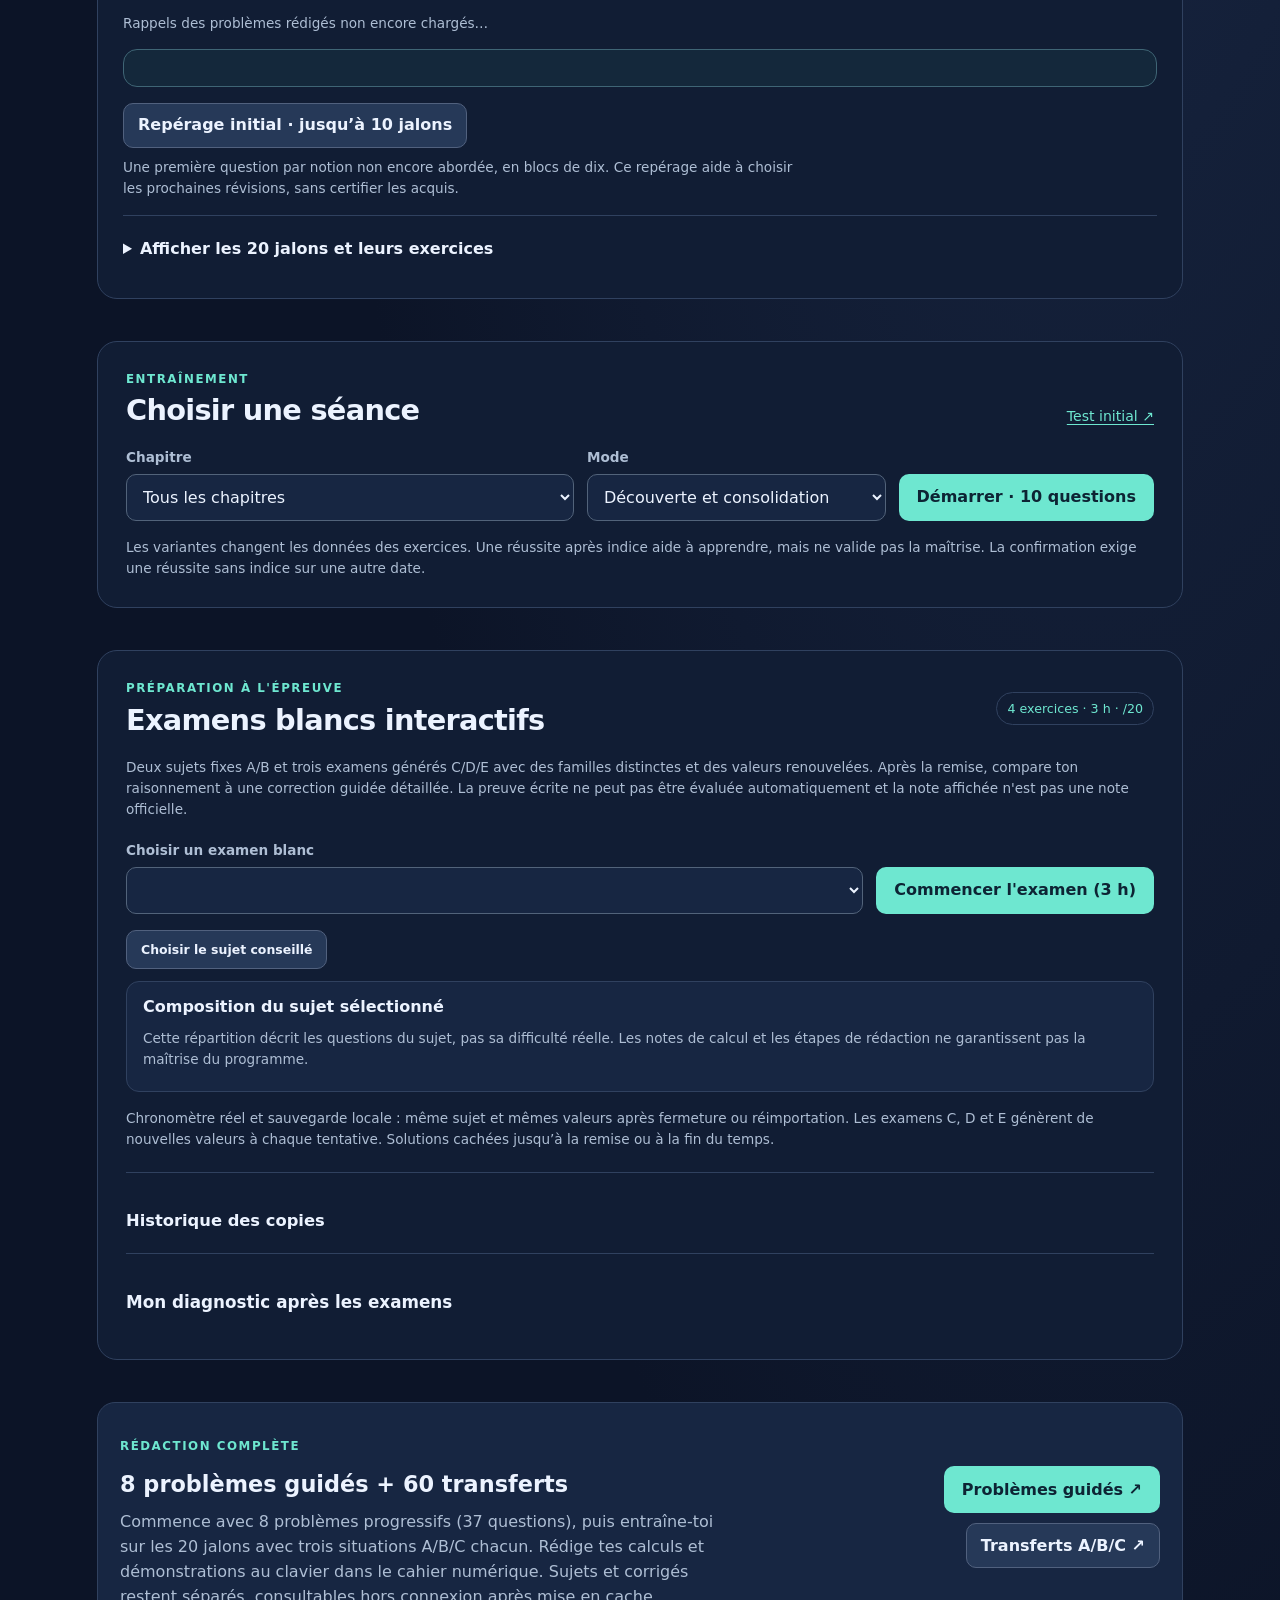
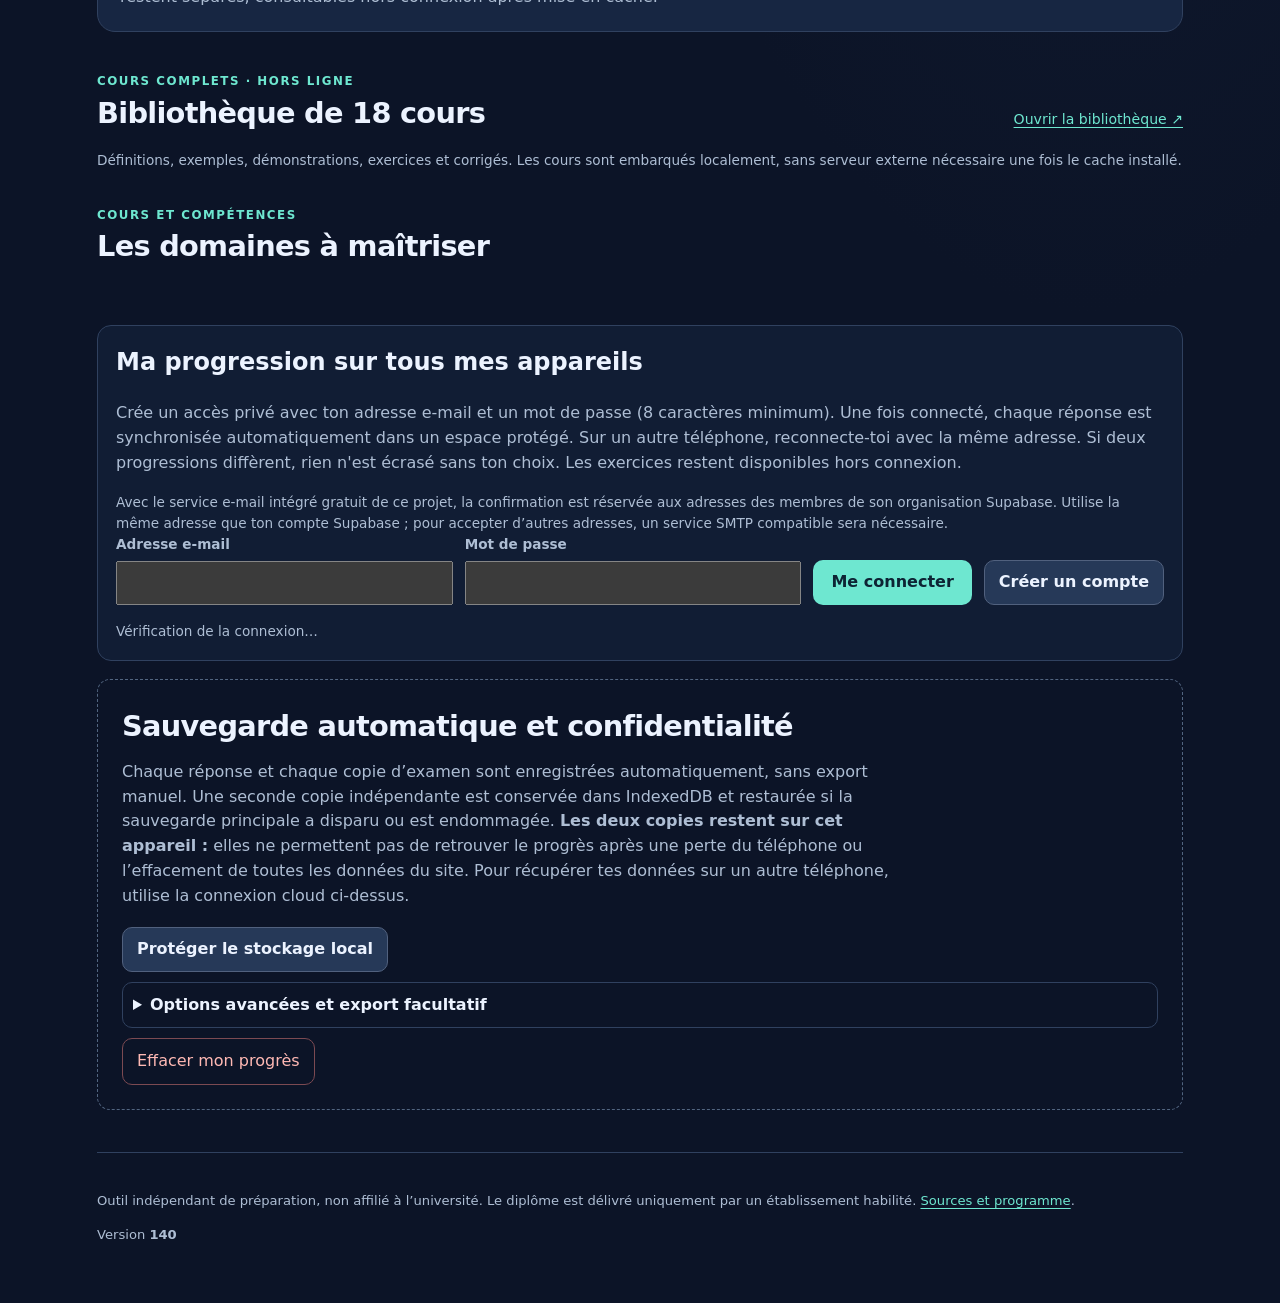
==== commit 90d9e6f9: "v140 : historique des diagnostics et révisions quotidiennes adaptatives" ====
--- a/app/index.html
+++ b/app/index.html
@@ -100,6 +100,15 @@
           </details>
         </section>
         <div id="pathNext" class="path-next" aria-live="polite"></div>
+        <section id="stepReviewDashboard" class="path-next" aria-labelledby="stepReviewTitle" hidden>
+          <h3 id="stepReviewTitle">Mes lacunes et révisions du jour</h3>
+          <p id="stepReviewSummary" class="helper" role="status"></p>
+          <ol id="stepReviewDaily" class="jalon-grid"></ol>
+          <details><summary id="stepReviewHistorySummary">Historique des diagnostics du cahier</summary>
+            <ol id="stepReviewHistory"></ol>
+          </details>
+          <p class="helper">Les diagnostics portent uniquement sur les lignes prises en charge. Ils sont sauvegardés avec le cahier, sans modifier les scores ni certifier la maîtrise. Les rappels du quiz restent prioritaires.</p>
+        </section>
         <div class="path-diagnostic">
           <button type="button" class="subtle" id="diagnosticStart">Repérage initial · jusqu’à 10 jalons</button>
           <p class="helper">Une première question par notion non encore abordée, en blocs de dix. Ce repérage aide à choisir les prochaines révisions, sans certifier les acquis.</p>
@@ -303,7 +312,7 @@
           <button type="button" id="reset" class="danger">Effacer mon progrès</button></div>
       </section>
     </main>
-    <footer><p>Outil indépendant de préparation, non affilié à l’université. Le diplôme est délivré uniquement par un établissement habilité. <a href="https://github.com/dbrckk/Daeu-b/blob/main/PROGRAMME.md">Sources et programme</a>.</p><p class="app-version">Version <strong id="appVersion">139</strong> <button type="button" class="subtle small" id="appUpdate" hidden>Vérifier la mise à jour</button></p><p id="appUpdateStatus" role="status"></p></footer>
+    <footer><p>Outil indépendant de préparation, non affilié à l’université. Le diplôme est délivré uniquement par un établissement habilité. <a href="https://github.com/dbrckk/Daeu-b/blob/main/PROGRAMME.md">Sources et programme</a>.</p><p class="app-version">Version <strong id="appVersion">140</strong> <button type="button" class="subtle small" id="appUpdate" hidden>Vérifier la mise à jour</button></p><p id="appUpdateStatus" role="status"></p></footer>
   </div>
   <script type="module" src="./start.mjs"></script>
 </body>
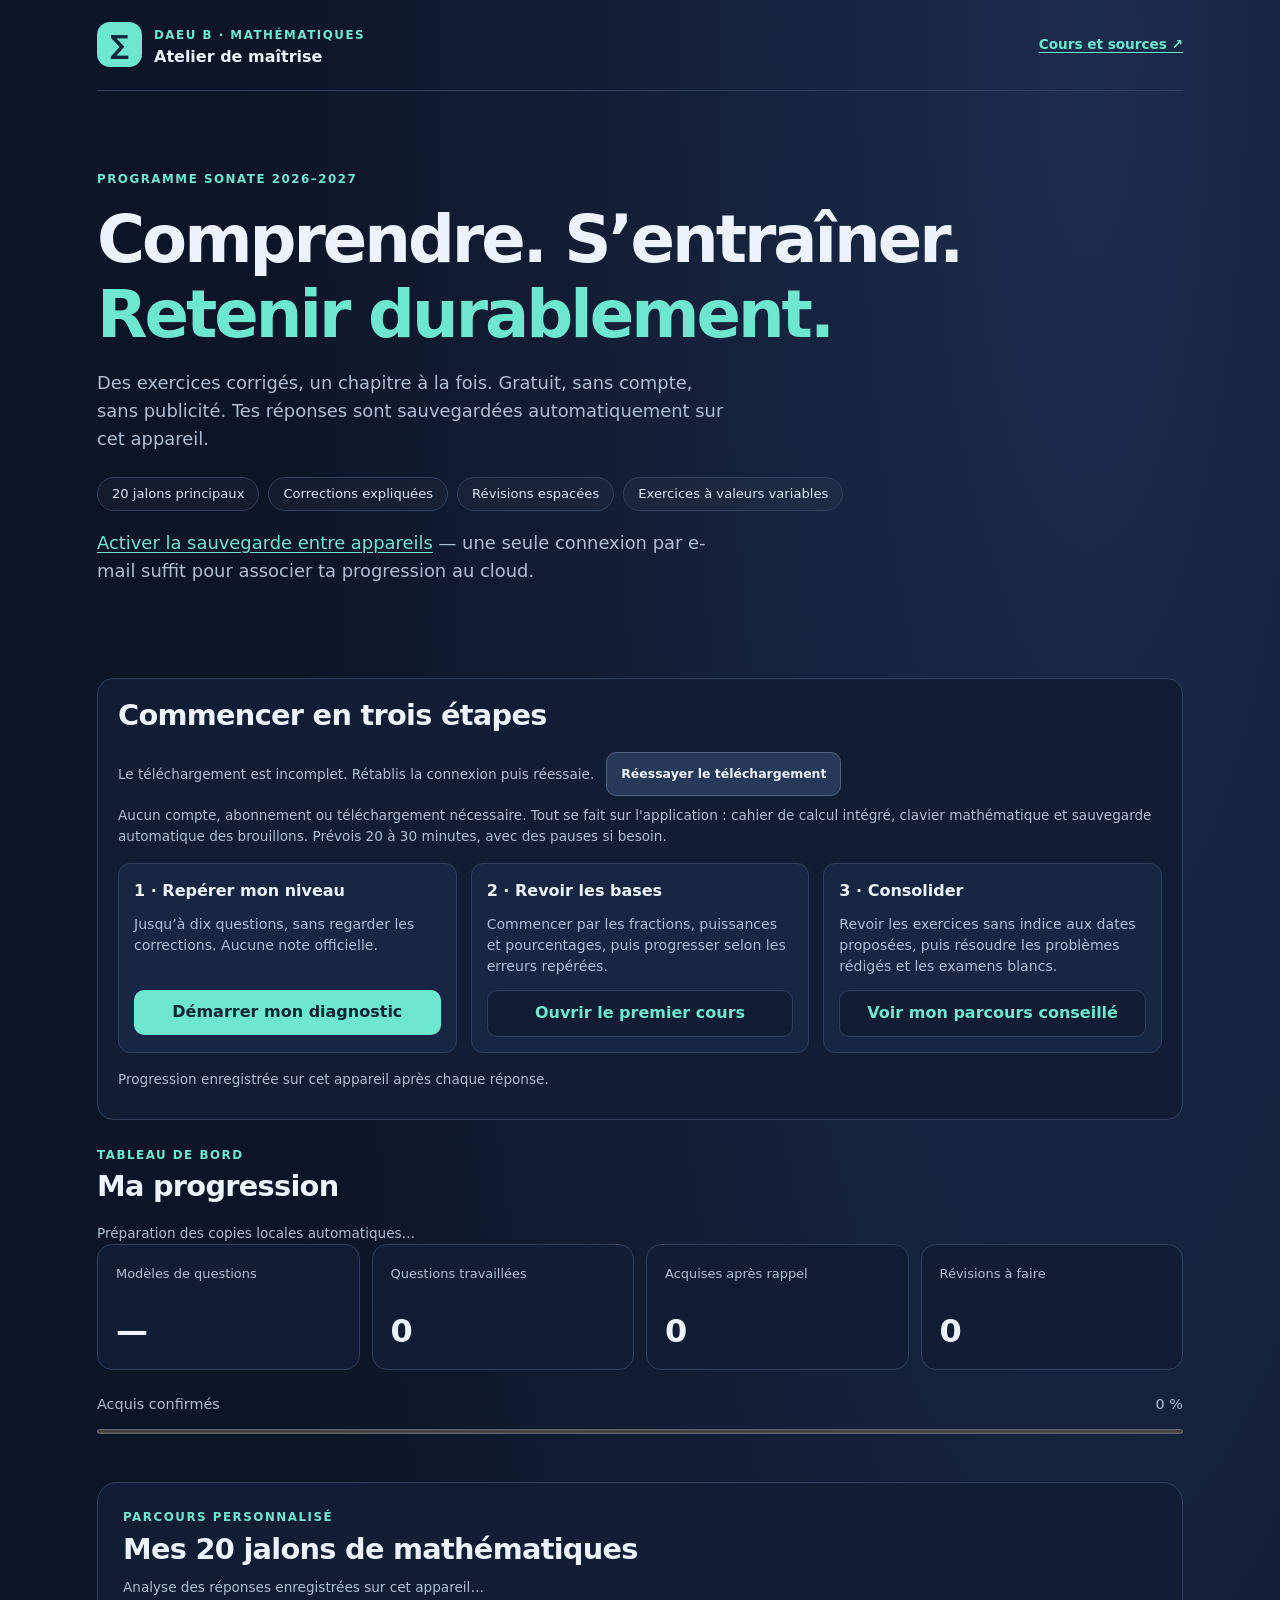
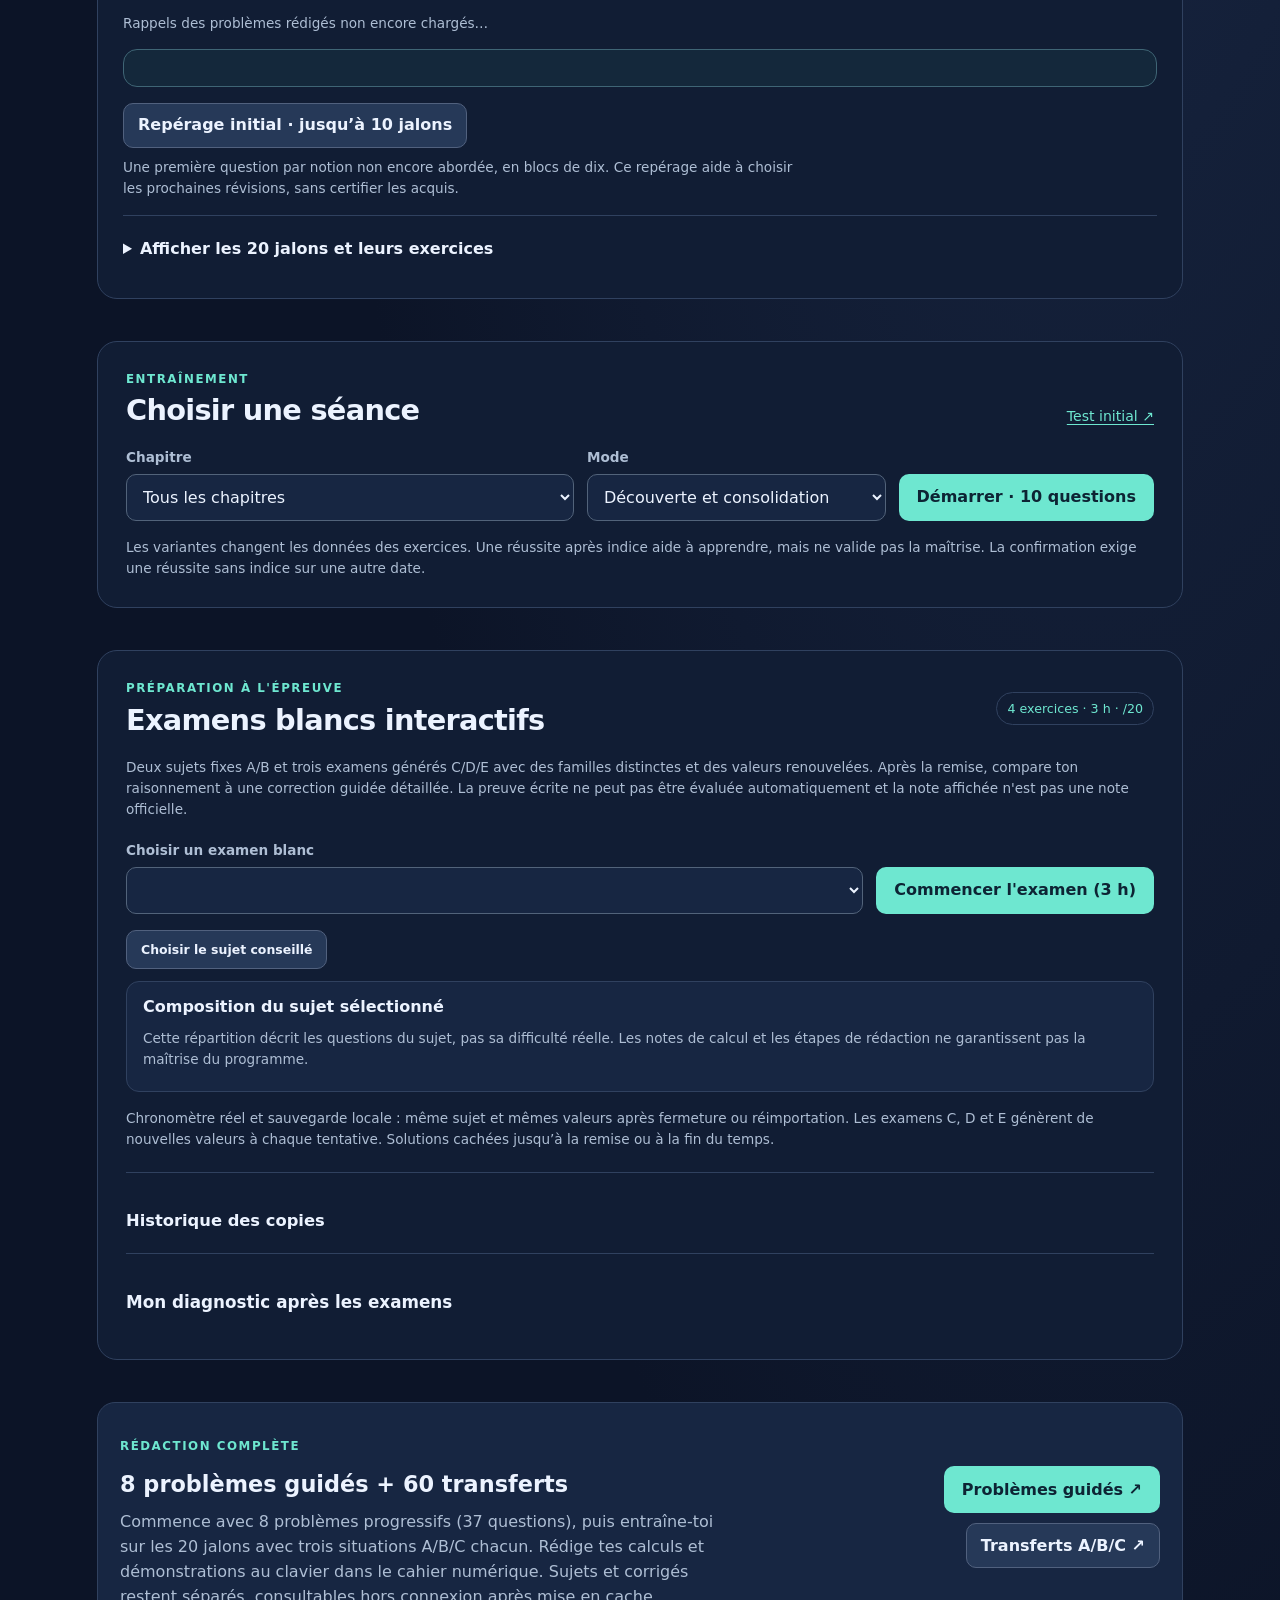
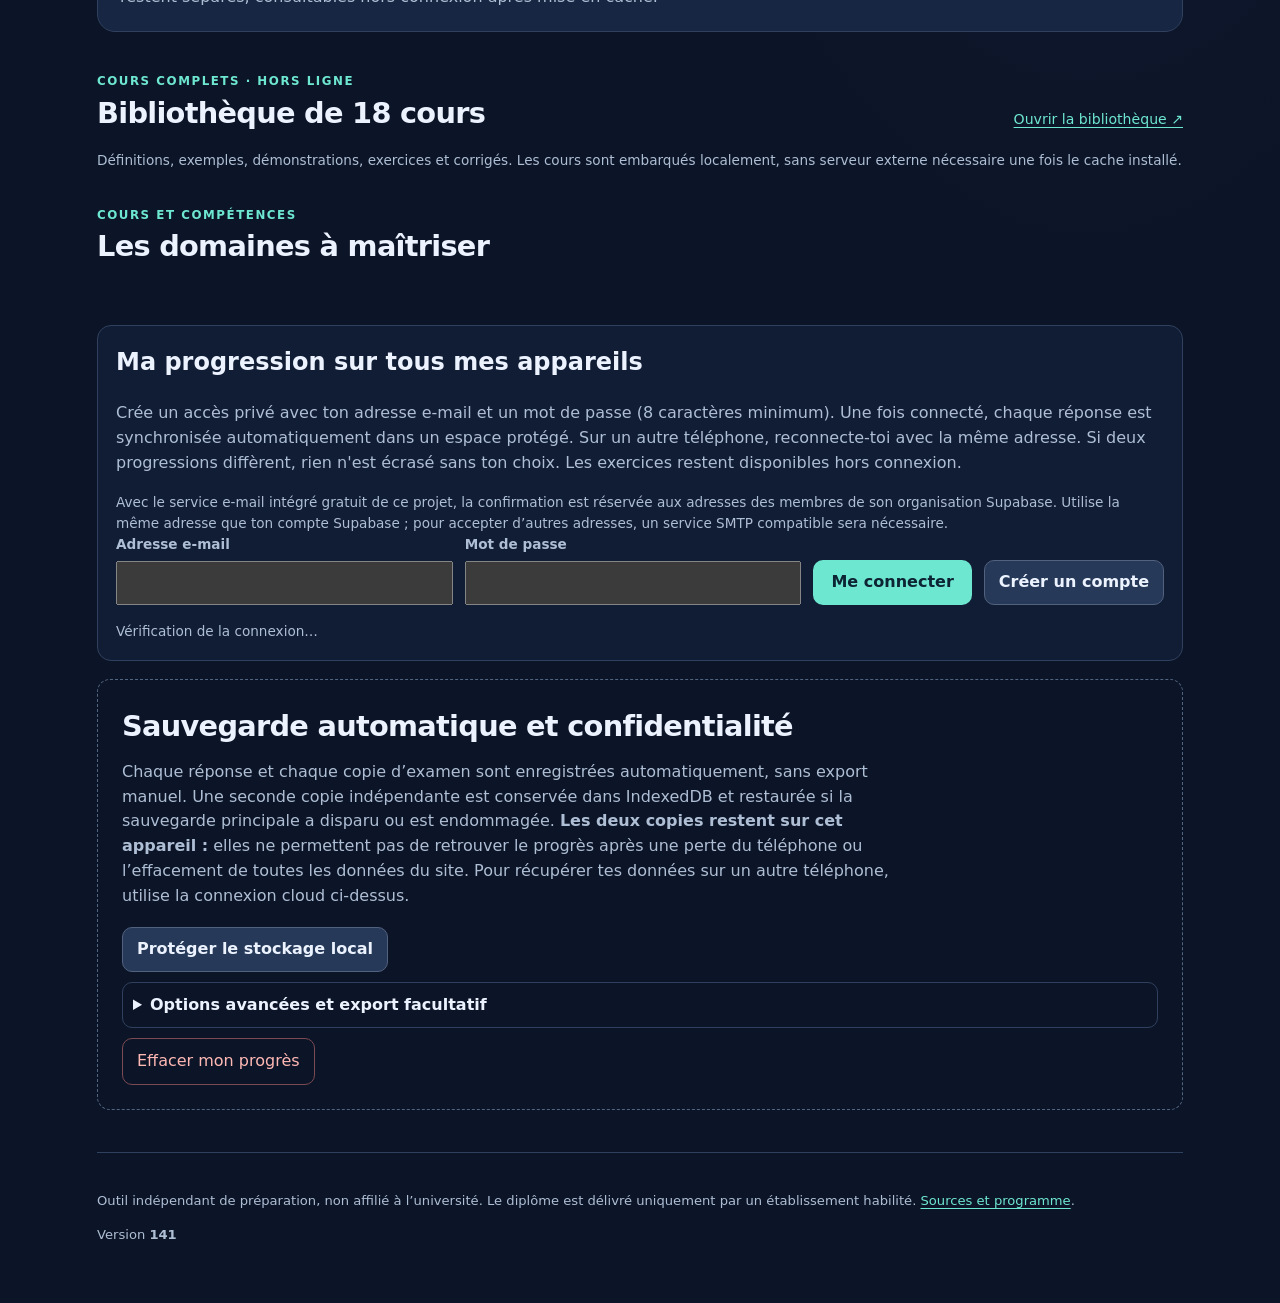
==== commit 2ec73eb9: "v141 : sept familles paramétriques et révisions à difficulté progressive" ====
--- a/app/index.html
+++ b/app/index.html
@@ -312,7 +312,7 @@
           <button type="button" id="reset" class="danger">Effacer mon progrès</button></div>
       </section>
     </main>
-    <footer><p>Outil indépendant de préparation, non affilié à l’université. Le diplôme est délivré uniquement par un établissement habilité. <a href="https://github.com/dbrckk/Daeu-b/blob/main/PROGRAMME.md">Sources et programme</a>.</p><p class="app-version">Version <strong id="appVersion">140</strong> <button type="button" class="subtle small" id="appUpdate" hidden>Vérifier la mise à jour</button></p><p id="appUpdateStatus" role="status"></p></footer>
+    <footer><p>Outil indépendant de préparation, non affilié à l’université. Le diplôme est délivré uniquement par un établissement habilité. <a href="https://github.com/dbrckk/Daeu-b/blob/main/PROGRAMME.md">Sources et programme</a>.</p><p class="app-version">Version <strong id="appVersion">141</strong> <button type="button" class="subtle small" id="appUpdate" hidden>Vérifier la mise à jour</button></p><p id="appUpdateStatus" role="status"></p></footer>
   </div>
   <script type="module" src="./start.mjs"></script>
 </body>
